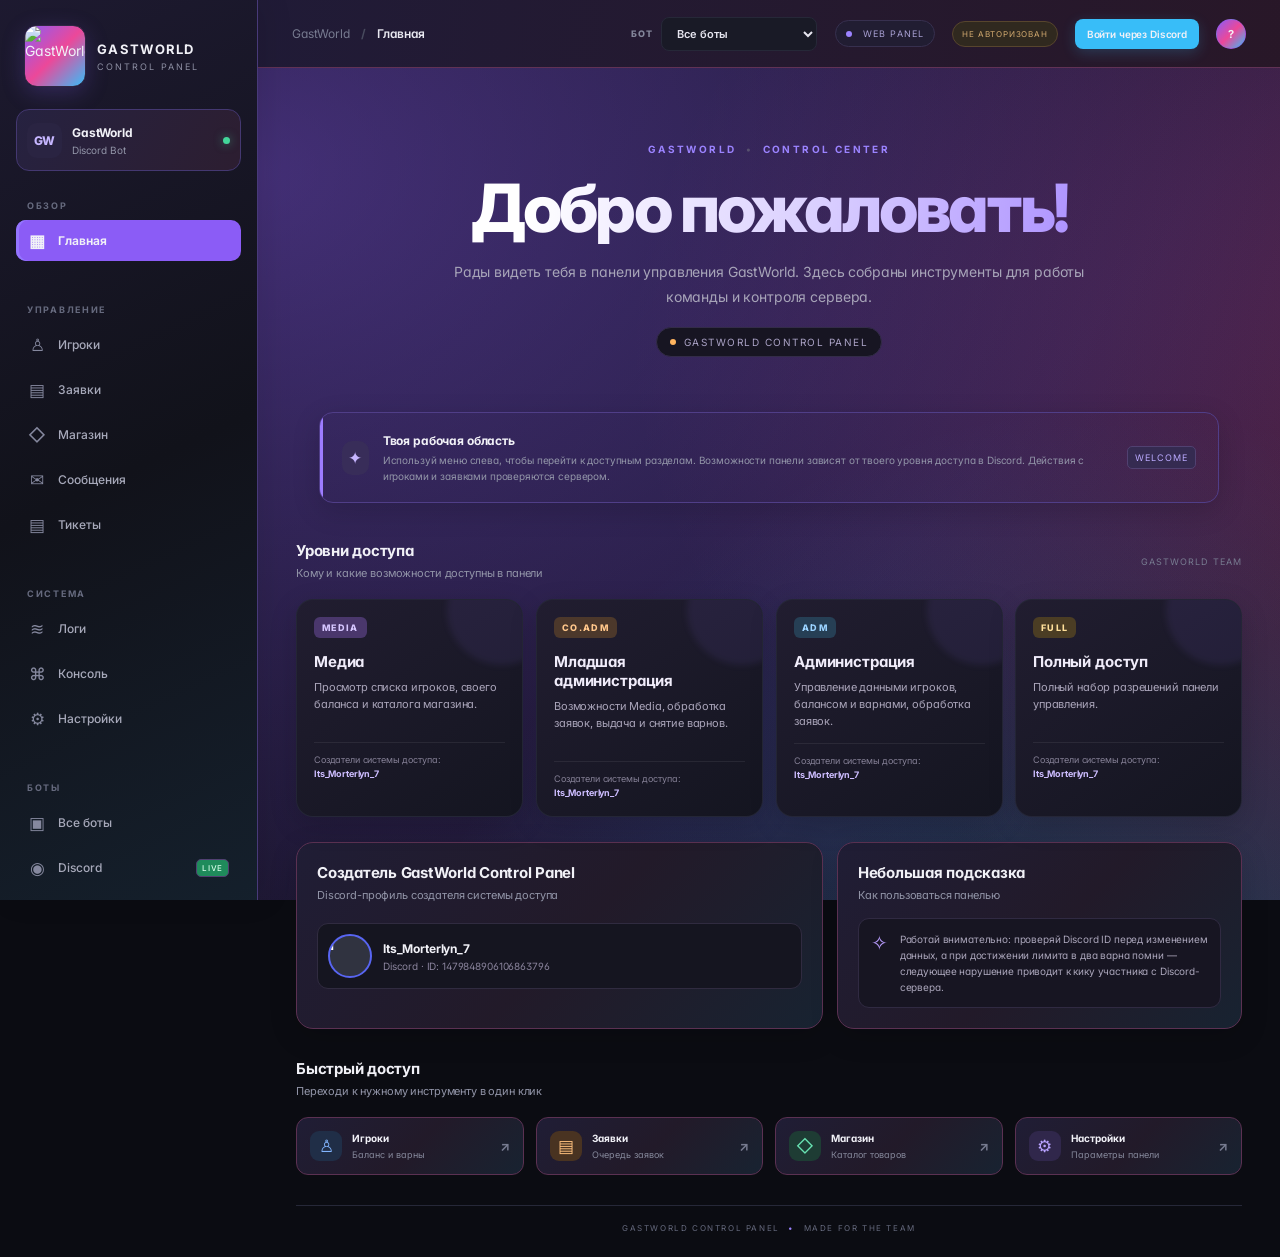
==== dashboard/index.html @ 813b2322 "Refresh Discord provider switcher assets" ====
<!doctype html>
<html lang="ru">
<head>
  <meta charset="utf-8">
  <meta name="viewport" content="width=device-width, initial-scale=1">
  <meta name="theme-color" content="#0d0e14">
  <title>GastWorld Control Panel</title>
  <link rel="icon" type="image/svg+xml" href="/gastworld-logo.svg?v=20261122-gastworld-logo1">
  <link rel="stylesheet" href="style.css?v=20261126-discordbots2">
</head>
<body>
  <div class="app-shell">
    <aside class="sidebar" id="sidebar">
      <a class="brand" href="#" aria-label="GastWorld Control Panel">
        <span class="brand-mark"><img src="/gastworld-logo.svg?v=20261122-gastworld-logo1" alt="GastWorld"></span>
        <span><strong>GASTWORLD</strong><small>CONTROL PANEL</small></span>
      </a>
      <div class="server-card">
        <div class="server-avatar">GW</div>
        <div class="server-info"><strong>GastWorld</strong><span>Discord Bot</span></div>
        <span class="server-dot"></span>
      </div>
      <div class="nav-group" data-nav-group>
        <div class="nav-label">ОБЗОР</div>
        <nav class="nav-list" aria-label="Главная навигация">
          <button class="nav-item active" data-page="dashboard"><span class="nav-icon">▦</span>Главная</button>
        </nav>
      </div>
      <div class="nav-group" data-nav-group>
        <div class="nav-label">УПРАВЛЕНИЕ</div>
        <nav class="nav-list">
          <button class="nav-item" data-page="players"><span class="nav-icon">♙</span>Игроки</button>
          <button class="nav-item" data-page="requests"><span class="nav-icon">▤</span>Заявки</button>
          <button class="nav-item" data-page="shop"><span class="nav-icon">◇</span>Магазин</button>
          <button class="nav-item" data-page="messages"><span class="nav-icon">✉</span>Сообщения</button>
          <button class="nav-item" data-page="tickets"><span class="nav-icon">▤</span>Тикеты</button>
          <button class="nav-item" data-page="access" hidden><span class="nav-icon">♧</span>Доступ</button>
        </nav>
      </div>
      <div class="nav-group" data-nav-group>
        <div class="nav-label">СИСТЕМА</div>
        <nav class="nav-list">
          <button class="nav-item" data-page="logs"><span class="nav-icon">≋</span>Логи</button>
          <button class="nav-item" data-page="console"><span class="nav-icon">⌘</span>Консоль</button>
          <button class="nav-item" data-page="settings"><span class="nav-icon">⚙</span>Настройки</button>
        </nav>
      </div>
      <div class="nav-group" data-nav-group>
        <div class="nav-label">БОТЫ</div>
        <nav class="nav-list" aria-label="Переключение между ботами">
          <button class="nav-item" data-page="bots"><span class="nav-icon">▣</span>Все боты</button>
          <button class="nav-item" data-page="discord"><span class="nav-icon">◉</span>Discord <span class="nav-soon" style="background:#1f8b5b;color:#d8ffea">LIVE</span></button>
          <button class="nav-item" data-page="ticketBot"><span class="nav-icon">🎫</span>Ticket Bot <span class="nav-soon">V2</span></button>
        </nav>
      </div>
      <div class="nav-group" data-nav-group>
        <div class="nav-label">АДМИНИСТРИРОВАНИЕ</div>
        <nav class="nav-list">
          <button class="nav-item" data-page="allowedGuilds" hidden><span class="nav-icon">◎</span>Разрешённые серверы <span class="nav-soon">FULL</span></button>
        </nav>
      </div>
      <div class="nav-group" data-nav-group>
        <div class="nav-label">ИНФОРМАЦИЯ</div>
        <nav class="nav-list" aria-label="Документы проекта">
        <a class="nav-item nav-item-link" href="/terms"><span class="nav-icon">§</span>Условия использования</a>
        <a class="nav-item nav-item-link" href="/privacy"><span class="nav-icon">◈</span>Конфиденциальность</a>
        </nav>
      </div>
      <div class="sidebar-bottom">
        <div class="connection-line"><span class="pulse"></span><span>Проверка подключения…</span></div>
        <div class="user-card" title="Открыть мой профиль"><div class="user-avatar" id="sideAvatar">?</div><div class="user-card-info"><strong id="sideUserName">Гость</strong><small id="sideUserAccess">Вход не выполнен</small></div><span class="more" aria-hidden="true">···</span></div>
      </div>
    </aside>

    <main class="main-area">
      <header class="topbar">
        <button class="icon-button menu-button" id="menuButton" aria-label="Открыть меню">☰</button>
        <div class="breadcrumbs"><span>GastWorld</span><b>/</b><strong id="breadcrumb">Главная</strong></div>
        <label class="bot-quick-switch" id="botQuickSwitcherWrap" hidden><span>БОТ</span><select id="botQuickSwitcher" aria-label="Переключить бота"><option value="bots">Все боты</option><option value="discord">GastWorld Bot</option><option value="ticketBot">Ticket Bot</option></select></label>
        <div class="top-actions"><span class="environment"><i></i> WEB PANEL</span><span id="authBadge" class="auth-badge">НЕ АВТОРИЗОВАН</span><a class="login-button" id="loginButton" href="/auth/login">Войти через Discord</a><button class="icon-button" id="logoutButton" title="Выйти" hidden>↪</button><div class="top-avatar" id="topAvatar">?</div></div>
      </header>

      <section class="page-content" id="pageContent">
        <div id="dashboardBody">
        <div class="page-heading">
          <div><div class="eyebrow">GASTWORLD <span>•</span> CONTROL CENTER</div><h1>Добро пожаловать!</h1><p>Рады видеть тебя в панели управления GastWorld. Здесь собраны инструменты для работы команды и контроля сервера.</p></div>
          <div class="heading-date"><span class="live-dot"></span> GASTWORLD CONTROL PANEL</div>
        </div>
        <div class="notice welcome-notice">
          <div class="notice-icon">✦</div>
          <div><strong>Твоя рабочая область</strong><p>Используй меню слева, чтобы перейти к доступным разделам. Возможности панели зависят от твоего уровня доступа в Discord. Действия с игроками и заявками проверяются сервером.</p></div>
          <span class="notice-tag">WELCOME</span>
        </div>
        <div class="section-title"><div><h2>Уровни доступа</h2><p>Кому и какие возможности доступны в панели</p></div><span class="muted-label">GASTWORLD TEAM</span></div>
        <div class="access-info-grid">
          <article class="access-info-card access-media"><span class="access-level">MEDIA</span><h3>Медиа</h3><p>Просмотр списка игроков, своего баланса и каталога магазина.</p><small>Создатели системы доступа: <b>Its_Morterlyn_7</b></small></article>
          <article class="access-info-card access-coadm"><span class="access-level">CO.ADM</span><h3>Младшая администрация</h3><p>Возможности Media, обработка заявок, выдача и снятие варнов.</p><small>Создатели системы доступа: <b>Its_Morterlyn_7</b></small></article>
          <article class="access-info-card access-adm"><span class="access-level">ADM</span><h3>Администрация</h3><p>Управление данными игроков, балансом и варнами, обработка заявок.</p><small>Создатели системы доступа: <b>Its_Morterlyn_7</b></small></article>
          <article class="access-info-card access-full"><span class="access-level">FULL</span><h3>Полный доступ</h3><p>Полный набор разрешений панели управления.</p><small>Создатели системы доступа: <b>Its_Morterlyn_7</b></small></article>
        </div>
        <div class="content-grid welcome-bottom-grid">
          <section class="panel"><div class="panel-heading"><div><h2>Создатель GastWorld Control Panel</h2><p>Discord-профиль создателя системы доступа</p></div></div><div class="creator-list"><div class="creator-entry" id="creatorProfile"><span class="creator-avatar creator-discord-avatar" id="creatorAvatar" aria-label="Аватар Discord">I</span><div><strong id="creatorName">Its_Morterlyn_7</strong><small id="creatorMeta">Discord · ID: 1479848906106863796</small></div></div></div></section>
          <section class="panel"><div class="panel-heading"><div><h2>Небольшая подсказка</h2><p>Как пользоваться панелью</p></div></div><div class="welcome-tip"><span>✧</span><p>Работай внимательно: проверяй Discord ID перед изменением данных, а при достижении лимита в два варна помни — следующее нарушение приводит к кику участника с Discord-сервера.</p></div></section>
        </div>
        <div class="quick-title section-title"><div><h2>Быстрый доступ</h2><p>Переходи к нужному инструменту в один клик</p></div></div>
        <div class="quick-grid">
          <button class="quick-card" data-go="players"><span class="quick-icon blue">♙</span><span><strong>Игроки</strong><small>Баланс и варны</small></span><b>↗</b></button>
          <button class="quick-card" data-go="requests"><span class="quick-icon orange">▤</span><span><strong>Заявки</strong><small>Очередь заявок</small></span><b>↗</b></button>
          <button class="quick-card" data-go="shop"><span class="quick-icon green">◇</span><span><strong>Магазин</strong><small>Каталог товаров</small></span><b>↗</b></button>
          <button class="quick-card" data-go="settings"><span class="quick-icon purple">⚙</span><span><strong>Настройки</strong><small>Параметры панели</small></span><b>↗</b></button>
        </div>
        <footer>GASTWORLD CONTROL PANEL <span>•</span> MADE FOR THE TEAM</footer>
        </div>
      </section>
    </main>
  </div>
  <div class="mobile-overlay" id="overlay"></div>
  <script src="/ticketbot.js?v=20261126-discordbots2"></script>
  <script src="/app.js?v=20261126-discordbots2"></script>
</body>
</html>
---- dashboard/style.css ----
@import url('https://fonts.googleapis.com/css2?family=Inter:wght@400;500;600;700;800&display=swap');
:root{color-scheme:dark;--bg:#0d0e14;--side:#11121a;--panel:#151722;--panel2:#191b28;--line:#262838;--text:#f1f1f7;--muted:#9295a8;--purple:#9475ff;--purple2:#6d51d8;--green:#43d69a;--orange:#ffb45f;--blue:#6ca9ff}
*{box-sizing:border-box}body{margin:0;background:var(--bg);color:var(--text);font-family:Inter,system-ui,sans-serif;font-size:14px}.app-shell{min-height:100vh}.sidebar{width:258px;position:fixed;inset:0 auto 0 0;background:var(--side);border-right:1px solid var(--line);padding:25px 16px 16px;display:flex;flex-direction:column;z-index:20}.brand{display:flex;align-items:center;gap:11px;color:inherit;text-decoration:none;padding:0 8px 25px}.brand-mark{width:62px;height:62px;flex:0 0 62px;border-radius:13px;overflow:hidden;background:#050509;display:block;box-shadow:0 6px 22px #7655db44;border:1px solid #302744}.brand-mark img{display:block;width:100%;height:100%;object-fit:contain}.brand strong{display:block;font-size:13px;letter-spacing:1.3px}.brand small{display:block;font-size:9px;letter-spacing:2px;color:#8d8fa3;margin-top:4px}.server-card{height:62px;border:1px solid var(--line);background:#171925;border-radius:12px;display:flex;align-items:center;padding:10px;gap:10px;margin-bottom:25px}.server-avatar{width:35px;height:35px;border-radius:10px;background:#2a2442;color:#c6b6ff;display:grid;place-items:center;font-weight:800;font-size:12px}.server-info{display:flex;flex:1;flex-direction:column;gap:4px}.server-info strong{font-size:12px}.server-info span,.user-card small{font-size:10px;color:var(--muted)}.server-dot,.live-dot,.pulse{width:7px;height:7px;border-radius:50%;background:var(--green);box-shadow:0 0 10px #43d69a88}.nav-label{font-size:9px;font-weight:700;letter-spacing:1.5px;color:#666a7e;padding:0 11px 9px;margin-top:4px}.nav-list{display:grid;gap:4px;margin-bottom:22px}.nav-item{height:40px;border:0;background:transparent;color:#a7a9ba;border-radius:9px;text-align:left;padding:0 12px;display:flex;align-items:center;gap:12px;font:500 12px Inter;cursor:pointer;transition:.18s}.nav-item:hover{background:#1b1d2a;color:#fff}.nav-item.active{background:linear-gradient(90deg,#352b59,#252039);color:#c7baff;box-shadow:inset 2px 0 #a68aff}.nav-icon{font-size:17px;width:18px;text-align:center;color:#85889e}.nav-item.active .nav-icon{color:#b7a4ff}.sidebar-bottom{margin-top:auto}.connection-line{border-top:1px solid var(--line);padding:15px 7px;display:flex;align-items:center;gap:9px;color:#888b9e;font-size:10px}.pulse{width:6px;height:6px;background:var(--orange);box-shadow:0 0 9px #ffb45f88}.user-card{border:1px solid var(--line);border-radius:11px;padding:10px;display:flex;align-items:center;gap:9px}.user-avatar,.top-avatar{width:31px;height:31px;border-radius:50%;background:linear-gradient(135deg,#7156c9,#30324c);display:grid;place-items:center;font-weight:700;color:white}.user-card>div:nth-child(2){display:grid;gap:4px;flex:1}.user-card strong{font-size:10px}.more{color:#85889e;font-size:19px}.main-area{margin-left:258px;min-height:100vh}.topbar{height:68px;border-bottom:1px solid var(--line);display:flex;align-items:center;justify-content:space-between;padding:0 34px;background:#10111a;position:sticky;top:0;z-index:10}.breadcrumbs{display:flex;align-items:center;gap:11px;color:#777b90;font-size:11px}.breadcrumbs b{color:#484b5e}.breadcrumbs strong{color:#e9e9f1;font-weight:600}.top-actions{display:flex;align-items:center;gap:17px}.environment{font-size:9px;letter-spacing:1.2px;color:#a8a0d3;border:1px solid #37304f;background:#211d32;border-radius:20px;padding:7px 10px}.environment i{display:inline-block;width:6px;height:6px;background:#9c83ff;border-radius:50%;margin-right:6px}.icon-button{border:0;background:transparent;color:#9b9db0;font-size:18px;cursor:pointer}.top-avatar{width:30px;height:30px;font-size:11px}.menu-button{display:none}.page-content{max-width:1500px;margin:auto;padding:36px 38px 24px}.page-heading{display:flex;justify-content:space-between;align-items:flex-end;margin-bottom:25px}.eyebrow{font-size:9px;letter-spacing:1.8px;color:#9b83ff;font-weight:700;margin-bottom:11px}.eyebrow span{color:#57516e;padding:0 5px}h1{font-size:27px;letter-spacing:-.8px;margin:0 0 8px;font-weight:700}p{margin:0;color:var(--muted);line-height:1.6}.page-heading p{font-size:12px}.heading-date{font-size:10px;color:#a0a2b2;display:flex;align-items:center;gap:8px;padding-bottom:4px}.live-dot{width:6px;height:6px;background:var(--orange);box-shadow:none}.notice{border:1px solid #40365f;background:linear-gradient(100deg,#211c34,#191827);border-radius:12px;padding:16px 18px;display:flex;align-items:center;gap:14px;margin-bottom:30px;position:relative;overflow:hidden}.notice:before{content:"";position:absolute;left:0;top:0;bottom:0;width:3px;background:#9d7cff}.notice-icon{width:34px;height:34px;border-radius:10px;background:#382d59;color:#c6b5ff;display:grid;place-items:center;font-size:17px}.notice strong{font-size:12px}.notice p{font-size:10px;margin-top:4px}.notice-tag{margin-left:auto;color:#bbaaff;background:#352b51;border:1px solid #514171;border-radius:5px;padding:5px 7px;font-size:9px;letter-spacing:1px}.section-title{display:flex;align-items:center;justify-content:space-between;margin-bottom:14px}.section-title h2,.panel-heading h2{font-size:14px;margin:0 0 5px}.section-title p,.panel-heading p{font-size:10px}.muted-label{font-size:9px;color:#777b90;letter-spacing:1px}.stats-grid{display:grid;grid-template-columns:repeat(4,minmax(0,1fr));gap:14px;margin-bottom:25px}.stat-card,.panel,.quick-card{border:1px solid var(--line);background:var(--panel);border-radius:12px}.stat-card{padding:17px 17px 14px;min-height:126px}.stat-top{display:flex;justify-content:space-between;align-items:center;color:#a3a5b6;font-size:10px}.stat-icon,.quick-icon{width:30px;height:30px;border-radius:9px;display:grid;place-items:center;font-size:17px}.purple{background:#30274b;color:#b8a2ff}.blue{background:#202e47;color:#82b5ff}.orange{background:#493321;color:#ffc17e}.green{background:#1e3c34;color:#68e2b2}.stat-value{font-size:27px;font-weight:700;letter-spacing:-1px;margin:9px 0 7px}.stat-foot{display:flex;justify-content:space-between;color:#777b8f;font-size:9px}.status-wait{color:#d3a76f}.content-grid{display:grid;grid-template-columns:1.3fr 1fr;gap:14px}.panel{padding:18px}.panel-heading{display:flex;align-items:flex-start;justify-content:space-between}.text-button{border:0;background:transparent;color:#aa95ff;font:500 10px Inter;cursor:pointer}.empty-state{min-height:190px;display:flex;align-items:center;justify-content:center;flex-direction:column;text-align:center;padding:20px}.empty-icon{width:43px;height:43px;border:1px solid #34364a;background:#1c1e2b;border-radius:13px;display:grid;place-items:center;color:#a994ff;font-size:23px;margin-bottom:12px}.empty-state strong{font-size:11px;margin-bottom:6px}.empty-state p{max-width:260px;font-size:10px}.system-row{display:flex;align-items:center;gap:10px;padding:13px 0;border-bottom:1px solid #252737}.system-row:last-child{border-bottom:0}.system-symbol{width:29px;height:29px;display:grid;place-items:center;background:#222436;color:#aaa0d9;border-radius:8px;font-size:15px}.system-row>div{display:grid;gap:4px;flex:1}.system-row strong{font-size:10px}.system-row small{font-size:9px;color:#85889c}.pill{font-size:8px;padding:5px 7px;border-radius:20px}.pill.pending{background:#302a25;color:#d6b17d}.quick-title{margin-top:27px}.quick-grid{display:grid;grid-template-columns:repeat(4,minmax(0,1fr));gap:12px}.quick-card{display:flex;align-items:center;gap:10px;padding:13px;text-align:left;color:inherit;cursor:pointer;transition:.18s}.quick-card:hover{border-color:#65528f;transform:translateY(-2px)}.quick-icon{flex:0 0 32px}.quick-card span:nth-child(2){display:grid;gap:5px;flex:1}.quick-card strong{font-size:10px}.quick-card small{font-size:9px;color:#85889b}.quick-card>b{color:#777b90;font-size:13px}footer{border-top:1px solid var(--line);margin-top:30px;padding-top:17px;color:#65697d;font-size:8px;letter-spacing:1.3px}footer span{color:#9b83ff;padding:0 5px}.mobile-overlay{display:none}
@media(max-width:1100px){.stats-grid{grid-template-columns:repeat(2,minmax(0,1fr))}.quick-grid{grid-template-columns:repeat(2,minmax(0,1fr))}.page-content{padding:30px 25px}.content-grid{grid-template-columns:1fr}}
@media(max-width:700px){.sidebar{transform:translateX(-100%);transition:transform .22s ease;width:270px}.sidebar.open{transform:translateX(0)}.mobile-overlay.show{display:block;position:fixed;inset:0;background:#0009;z-index:15}.main-area{margin-left:0}.topbar{height:58px;padding:0 16px;gap:12px}.menu-button{display:block}.breadcrumbs{margin-right:auto}.environment{display:none}.page-content{padding:25px 16px}.page-heading{display:block}.heading-date{margin-top:15px}.notice{align-items:flex-start}.notice-tag{display:none}h1{font-size:23px}.stats-grid{gap:9px}.stat-card{padding:13px;min-height:118px}.stat-value{font-size:24px}.stat-foot{font-size:8px;gap:5px}.quick-grid{gap:9px}.quick-card{padding:10px;gap:8px}.quick-card small{font-size:8px}.quick-card>b{display:none}.panel{padding:14px}.top-actions{gap:9px}}

.auth-badge{font-size:8px;letter-spacing:.8px;color:#d1a96f;background:#30291f;border:1px solid #57452d;border-radius:20px;padding:7px 9px;white-space:nowrap}.auth-badge.authenticated{color:#70dfb0;background:#1b342c;border-color:#285542}.login-button{display:inline-flex;align-items:center;justify-content:center;padding:9px 12px;border-radius:8px;background:#6650b5;color:#fff;text-decoration:none;font:600 10px Inter;white-space:nowrap;transition:.18s}.login-button:hover{background:#8068d5}.login-button[hidden],.icon-button[hidden]{display:none}
@media(max-width:700px){.auth-badge{display:none}.login-button{font-size:9px;padding:8px 9px}.top-actions{gap:7px}}

/* Premium cards for Players and Shop */
.coming-page{animation:pageEnter .42s cubic-bezier(.2,.75,.25,1) both}
@keyframes pageEnter{from{opacity:0;transform:translateY(12px)}to{opacity:1;transform:translateY(0)}}
@keyframes cardEnter{from{opacity:0;transform:translateY(9px) scale(.985)}to{opacity:1;transform:translateY(0) scale(1)}}
@keyframes softGlow{0%,100%{box-shadow:0 0 0 rgba(142,103,255,0)}50%{box-shadow:0 0 24px rgba(142,103,255,.13)}}
.panel-search{width:100%;max-width:430px;margin:18px 0 20px;padding:13px 16px;border:1px solid #343047;border-radius:12px;background:#11121d;color:var(--text);outline:none;transition:.2s}
.panel-search:focus{border-color:#9271ff;box-shadow:0 0 0 3px #9271ff20}
.panel-heading{align-items:center;margin-bottom:14px}
.panel-heading h2{font-size:20px;letter-spacing:-.4px}
.panel-heading p{font-size:11px}
.player-grid{display:grid;grid-template-columns:repeat(auto-fit,minmax(285px,1fr));gap:14px}
.player-card,.shop-card{position:relative;overflow:hidden;border:1px solid #302b45;border-radius:16px;background:linear-gradient(145deg,#1b1929,#13141f 72%);padding:17px;animation:cardEnter .38s both;transition:transform .22s,border-color .22s,box-shadow .22s}
.player-card:hover,.shop-card:hover{transform:translateY(-4px);border-color:#8063d5;box-shadow:0 12px 34px #0005,0 0 22px #815bdf18}
.player-card:before,.shop-card:before{content:"";position:absolute;inset:0 auto 0 0;width:2px;background:linear-gradient(180deg,#a68aff,transparent);opacity:.65}
.player-card-top{display:flex;align-items:center;gap:12px}
.player-avatar{width:43px;height:43px;display:grid;place-items:center;border-radius:13px;background:linear-gradient(145deg,#513b8a,#27213c);color:#d4c5ff;font-size:20px;box-shadow:inset 0 0 18px #b39aff18}
.player-identity{display:grid;gap:5px;min-width:0;flex:1}
.player-identity strong{font-size:13px}
.player-identity span,.permission-note{font-size:10px;color:var(--muted)}
.player-state{font-size:9px;color:#6ce1b0;background:#1c3a31;border:1px solid #285342;border-radius:20px;padding:5px 8px}
.player-metrics{display:grid;grid-template-columns:1fr 1fr;gap:9px;margin:17px 0 14px}
.player-metric{border:1px solid #2d2b40;background:#11121d;border-radius:11px;padding:10px 11px;display:grid;gap:7px}
.player-metric>span{font-size:10px;color:#aaa0c9}
.player-metric>strong{font-size:14px}
.balance-metric>strong{color:#c8b6ff}.warn-metric>strong{color:#ff9c9c}
.warn-progress{display:flex;gap:4px}.warn-progress i{height:4px;flex:1;border-radius:8px;background:#343342}.warn-progress i.filled{background:linear-gradient(90deg,#ff647c,#d83d68);box-shadow:0 0 9px #ed547044}
.player-actions{display:flex;gap:8px;align-items:center}
.action-button{flex:1;border-radius:9px;padding:9px 10px;font:600 10px Inter;cursor:pointer;transition:.18s}
.primary-action{border:1px solid #7555ce;background:linear-gradient(110deg,#6845c6,#5035a0);color:white}
.secondary-action{border:1px solid #393448;background:#211e2c;color:#c7bce7}
.action-button:hover:not(:disabled){filter:brightness(1.2);transform:translateY(-1px)}
.action-button:disabled{opacity:.4;cursor:not-allowed;filter:grayscale(.45)}
.permission-note{padding:8px 0}
.shop-result{width:100%}.shop-filters{display:flex;flex-wrap:wrap;gap:8px;margin:18px 0}
.shop-filter{border:1px solid #343047;background:#171622;color:#aaa4bf;border-radius:22px;padding:9px 14px;font:500 10px Inter;cursor:pointer;transition:.2s}
.shop-filter:hover,.shop-filter.active{background:linear-gradient(110deg,#6543c2,#49318f);border-color:#8b6be5;color:#fff;box-shadow:0 5px 18px #6846c733}
.shop-grid{display:grid;grid-template-columns:repeat(auto-fill,minmax(205px,1fr));gap:14px}
.shop-card{min-height:225px;padding:18px;display:flex;flex-direction:column;align-items:flex-start}
.shop-item-icon{width:48px;height:48px;border-radius:14px;display:grid;place-items:center;font-size:25px;margin-bottom:15px;box-shadow:inset 0 0 18px #ffffff0a}
.kit-icon{background:#30264b;color:#c6aaff}.donate-icon{background:#49351d;color:#ffc56d}.case-icon{background:#263b4d;color:#83c7ff}.service-icon{background:#263b32;color:#78dfac}
.shop-category{position:absolute;right:15px;top:17px;font-size:9px;color:#b7a8e8;background:#302742;border:1px solid #47375f;padding:5px 8px;border-radius:20px}
.shop-card h3{font-size:14px;margin:0 0 7px;line-height:1.35}
.shop-description{font-size:10px;min-height:30px}
.shop-price{margin-top:auto;padding-top:17px;font-size:17px;font-weight:700;color:#d4c5ff}
.shop-price>span{color:#a889ff}.shop-price small{font-size:9px;font-weight:500;color:#858096}
#refreshPlayers,#refreshShop{border:1px solid #41365f;border-radius:9px;padding:9px 13px;background:#211b32}
#refreshPlayers:hover,#refreshShop:hover{background:#302449}
@media(max-width:700px){.player-grid{grid-template-columns:1fr}.shop-grid{grid-template-columns:repeat(2,minmax(0,1fr))}.shop-card{padding:13px;min-height:210px}.shop-card h3{font-size:12px}.player-actions{flex-wrap:wrap}}
@media(prefers-reduced-motion:reduce){.coming-page,.player-card,.shop-card{animation:none!important;transition:none!important}}

/* Discord-style active member list */
.discord-member-list{display:flex;flex-direction:column;gap:5px;border:1px solid #282638;background:#11121b;border-radius:14px;padding:7px}
.discord-member-row{min-height:72px;display:flex;align-items:center;gap:13px;padding:10px 13px;border-radius:10px;border:1px solid transparent;transition:background .18s,border-color .18s;animation:cardEnter .3s both}
.discord-member-row:hover{background:#201d2d;border-color:#39304f}
.discord-member-avatar{width:42px;height:42px;flex:0 0 42px;border-radius:50%;display:grid;place-items:center;overflow:hidden;background:linear-gradient(140deg,#8061ce,#35254e);font-size:16px;font-weight:700;color:#fff}
.discord-member-avatar img{width:100%;height:100%;object-fit:cover}
.discord-member-identity{display:flex;flex-direction:column;gap:5px;min-width:0;flex:1}
.discord-member-identity strong{font-size:12px;white-space:nowrap;overflow:hidden;text-overflow:ellipsis}
.discord-member-identity span{font-size:9px;color:#777b90;white-space:nowrap;overflow:hidden;text-overflow:ellipsis}
.discord-member-balance,.discord-member-warns{min-width:92px;display:flex;flex-direction:column;gap:5px}
.discord-member-balance small,.discord-member-warns small{font-size:8px;letter-spacing:1px;color:#77758e}
.discord-member-balance strong{font-size:12px;color:#c5b2ff}
.discord-member-warns strong{font-size:11px;color:#ff9da9}
.discord-warn-bars{display:flex;gap:3px}.discord-warn-bars i{width:16px;height:3px;border-radius:5px;background:#373342}.discord-warn-bars i.on{background:#ef5878;box-shadow:0 0 7px #ef587855}
.discord-member-actions{display:flex;gap:5px;min-width:82px;justify-content:flex-end}
.member-action{height:29px;min-width:31px;padding:0 9px;border-radius:8px;border:1px solid #49386d;background:#29203e;color:#cbbaff;font:600 9px Inter;cursor:pointer;transition:.18s}
.member-action.give-warn{background:#4b327f;border-color:#7653bd;color:#fff}
.member-action.remove-warn{background:#24222e;border-color:#3c394a;color:#c3bdcf}
.member-action:hover:not(:disabled){filter:brightness(1.25);transform:translateY(-1px)}
.member-action:disabled{opacity:.3;cursor:not-allowed}
.players-result{width:100%}
.shop-grid{grid-template-columns:repeat(auto-fill,minmax(220px,1fr))}
.shop-card{min-height:310px;padding:15px}
.shop-art{height:142px;width:100%;position:relative;overflow:hidden;border-radius:12px;margin-bottom:15px;display:grid;place-items:center;background:radial-gradient(circle at 50% 45%,#564080 0%,#28203f 42%,#171522 78%)}
.shop-art:before,.shop-art:after{content:"";position:absolute;border:1px solid #ffffff14;border-radius:50%;width:115px;height:115px;transform:rotate(-25deg) scaleX(1.4)}
.shop-art:after{width:80px;height:80px;transform:rotate(35deg) scaleX(1.6)}
.art-donate{background:radial-gradient(circle at 50% 48%,#80602b 0%,#3d2c27 42%,#171522 82%)}
.art-case{background:radial-gradient(circle at 50% 48%,#35628a 0%,#222c48 45%,#171522 82%)}
.art-service{background:radial-gradient(circle at 50% 48%,#32694e 0%,#233c35 45%,#171522 82%)}
.shop-art-glow{position:absolute;width:90px;height:90px;border-radius:50%;background:#a77cff55;filter:blur(24px);animation:softGlow 3s ease-in-out infinite}
.art-donate .shop-art-glow{background:#ffbf5c66}.art-case .shop-art-glow{background:#5cc8ff66}.art-service .shop-art-glow{background:#65e4a066}
.shop-art-emoji{position:relative;z-index:1;font-size:62px;filter:drop-shadow(0 10px 12px #0009);transform:translateY(-2px);transition:transform .25s}
.shop-card:hover .shop-art-emoji{transform:translateY(-7px) scale(1.1)}
.shop-card h3{font-size:14px;margin:0 0 6px}
.shop-description{min-height:28px;font-size:10px}
.shop-card-footer{margin-top:auto;padding-top:13px;border-top:1px solid #302b40;width:100%}
.shop-price{padding-top:0}
@media(max-width:700px){.discord-member-row{gap:8px;padding:9px 7px}.discord-member-avatar{width:35px;height:35px;flex-basis:35px}.discord-member-balance,.discord-member-warns{min-width:58px}.discord-member-balance strong{font-size:10px}.discord-member-identity strong{font-size:10px}.discord-member-actions{min-width:52px}.member-action{padding:0 6px}.shop-grid{grid-template-columns:repeat(2,minmax(0,1fr))}.shop-art{height:105px}.shop-art-emoji{font-size:48px}}

/* Welcome dashboard and access guide */
.welcome-notice{margin-bottom:28px}
.access-info-grid{display:grid;grid-template-columns:repeat(4,minmax(0,1fr));gap:13px;margin:16px 0 25px}
.access-info-card{position:relative;overflow:hidden;min-height:188px;padding:17px;border-radius:15px;border:1px solid #332d48;background:linear-gradient(145deg,#211d30,#141520);transition:transform .22s,border-color .22s,box-shadow .22s;animation:cardEnter .4s both}
.access-info-card:hover{transform:translateY(-4px);border-color:#8265d4;box-shadow:0 12px 30px #0004,0 0 22px #8864e51a}
.access-info-card:after{content:"";position:absolute;right:-35px;top:-45px;width:110px;height:110px;border-radius:50%;background:#9271ff16;filter:blur(3px)}
.access-level{display:inline-block;font-size:9px;letter-spacing:1.3px;font-weight:800;padding:5px 8px;border-radius:6px;background:#4a376c;color:#d6c6ff}
.access-coadm .access-level{background:#4c382b;color:#ffc78b}.access-adm .access-level{background:#263f55;color:#9bd3ff}.access-full .access-level{background:#4b3d24;color:#ffe09a}
.access-info-card h3{font-size:15px;margin:14px 0 8px;color:#f0ecfa}
.access-info-card p{font-size:11px;line-height:1.55;color:#aaa5ba;min-height:50px;margin:0 0 13px}
.access-info-card small{display:block;border-top:1px solid #ffffff12;padding-top:10px;font-size:9px;line-height:1.5;color:#858096}
.access-info-card small b{color:#cdbdff;font-weight:700}
.welcome-bottom-grid{margin:0 0 25px}
.creator-list{display:grid;gap:12px;padding:5px 0}
.creator-entry{display:flex;align-items:center;gap:11px;padding:10px;border:1px solid #302b40;background:#151520;border-radius:11px}
.creator-avatar{width:37px;height:37px;border-radius:50%;display:grid;place-items:center;background:linear-gradient(140deg,#7754bd,#35264f);color:white;font-weight:800}
.creator-entry div{display:grid;gap:4px}.creator-entry strong{font-size:11px}.creator-entry small{font-size:9px;color:#89839b}
.welcome-tip{display:flex;gap:12px;align-items:flex-start;padding:12px;border-radius:11px;background:#171522;border:1px solid #302a42}
.welcome-tip>span{font-size:20px;color:#b99cff}.welcome-tip p{font-size:10px;line-height:1.6;color:#aaa5ba;margin:0}
@media(max-width:1050px){.access-info-grid{grid-template-columns:repeat(2,minmax(0,1fr))}}
@media(max-width:600px){.access-info-grid{grid-template-columns:1fr}.access-info-card{min-height:0}.access-info-card p{min-height:0}.welcome-bottom-grid{grid-template-columns:1fr}}


/* Centered welcome hero + unified typography */
html,body,button,input,textarea,select{font-family:'Inter',Arial,sans-serif}
#dashboardBody{width:100%;max-width:1160px;margin:0 auto}
#dashboardBody>.page-heading{
  min-height:290px;
  display:flex;
  flex-direction:column;
  align-items:center;
  justify-content:center;
  text-align:center;
  gap:18px;
  margin:0 auto 20px;
  padding:34px 24px 28px;
}
#dashboardBody>.page-heading>div:first-child{max-width:850px}
#dashboardBody>.page-heading .eyebrow{font-size:10px;letter-spacing:2.4px;margin-bottom:18px}
#dashboardBody>.page-heading h1{
  font-family:'Inter',Arial,sans-serif;
  font-size:clamp(42px,5.2vw,68px);
  line-height:1.08;
  letter-spacing:-2.8px;
  font-weight:800;
  margin:0 0 16px;
  background:linear-gradient(100deg,#fff 15%,#d9ceff 58%,#a88bff 100%);
  -webkit-background-clip:text;
  background-clip:text;
  color:transparent;
  text-wrap:balance;
}
#dashboardBody>.page-heading p{
  max-width:680px;
  margin:0 auto;
  font-size:14px;
  line-height:1.75;
  color:#a7a4b8;
  font-weight:400;
}
#dashboardBody>.page-heading .heading-date{
  justify-content:center;
  font-size:10px;
  letter-spacing:1.5px;
  color:#aaa2c5;
  padding:8px 13px;
  border:1px solid #332c48;
  border-radius:30px;
  background:#171522;
}
#dashboardBody>.welcome-notice{
  max-width:900px;
  margin:0 auto 38px;
  padding:18px 22px;
  border-radius:14px;
}
#dashboardBody>.section-title{max-width:100%;margin-bottom:16px}
#dashboardBody .access-info-grid{margin-top:0}
#dashboardBody .quick-title{margin-top:30px}
#dashboardBody footer{text-align:center;letter-spacing:1.6px}
#dashboardBody .section-title h2,
#dashboardBody .panel-heading h2{font-family:'Inter',Arial,sans-serif;font-weight:700;letter-spacing:-.25px}
#dashboardBody .access-info-card h3,
#dashboardBody .creator-entry strong,
#dashboardBody .notice strong{font-family:'Inter',Arial,sans-serif;font-weight:700}
@media(max-width:700px){
  #dashboardBody>.page-heading{min-height:245px;padding:25px 8px 20px;gap:14px}
  #dashboardBody>.page-heading h1{font-size:clamp(36px,10vw,48px);letter-spacing:-1.8px}
  #dashboardBody>.page-heading p{font-size:12px;max-width:440px}
  #dashboardBody>.page-heading .eyebrow{font-size:9px}
  #dashboardBody>.welcome-notice{margin-bottom:28px;padding:15px}
}


/* Neon GastWorld shop */
.shop-catalog{display:block}.shop-hero{position:relative;display:flex;align-items:center;justify-content:space-between;min-height:190px;overflow:hidden;padding:28px 34px;margin-bottom:24px;border:1px solid #563d91;border-radius:20px;background:radial-gradient(ellipse at 78% 50%,#5726a9 0,transparent 38%),linear-gradient(110deg,#21123f,#130f25 58%,#29134b);box-shadow:0 16px 45px #0004}.shop-hero:after{content:"";position:absolute;inset:0;background:linear-gradient(90deg,transparent,#9b63ff0d);pointer-events:none}.shop-hero-copy{position:relative;z-index:1}.shop-kicker{font-size:9px;letter-spacing:2px;color:#c3a8ff;font-weight:800}.shop-hero h2{font-size:clamp(28px,4vw,42px);margin:9px 0 5px;letter-spacing:-1.5px}.shop-hero p{font-size:12px;color:#d0c4e8}.shop-hero-note{display:inline-block;margin-top:16px;color:#d9c8ff;font-size:10px}.shop-hero-art{position:relative;width:190px;height:130px;display:grid;place-items:center}.hero-crown{font-size:88px;filter:drop-shadow(0 0 22px #a66aff);transform:rotate(-9deg)}.hero-orbit{position:absolute;color:#e3caff;font-size:24px;text-shadow:0 0 15px #b18aff}.orbit-one{left:10px;top:14px}.orbit-two{right:12px;bottom:10px}.shop-toolbar{display:flex;align-items:center;justify-content:space-between;gap:14px;margin-bottom:18px;flex-wrap:wrap}.shop-filters{display:flex;gap:7px;flex-wrap:wrap}.shop-filter{border:1px solid #343047;border-radius:999px;background:#171522;color:#a9a1bb;padding:9px 14px;font:600 10px Inter;cursor:pointer;transition:.2s}.shop-filter:hover,.shop-filter.active{color:#fff;border-color:#9465f4;background:linear-gradient(110deg,#6b32ca,#43227f);box-shadow:0 5px 18px #7d42e933}.shop-search{width:min(100%,240px);border:1px solid #343047;border-radius:10px;background:#11121d;color:#fff;padding:11px 13px;outline:none;font:11px Inter}.shop-search:focus{border-color:#9465f4;box-shadow:0 0 0 3px #9465f422}.shop-grid{display:grid;grid-template-columns:repeat(auto-fill,minmax(170px,1fr));gap:14px}.shop-product-card{position:relative;overflow:hidden;display:flex;flex-direction:column;align-items:center;text-align:center;padding:15px 13px 13px;border:1px solid #39304f;border-radius:16px;background:linear-gradient(155deg,#1b1930,#11121e 75%);animation:cardEnter .35s both;transition:transform .2s,border-color .2s,box-shadow .2s}.shop-product-card:hover{transform:translateY(-5px);border-color:#9867f5;box-shadow:0 12px 30px #0006,0 0 22px #8e52ff22}.shop-product-visual{position:relative;width:100%;height:105px;display:grid;place-items:center;overflow:hidden;border-radius:11px;background:radial-gradient(ellipse at center,#42306d 0,transparent 70%),linear-gradient(135deg,#201b38,#151522)}.shop-product-visual.type-kit{background:radial-gradient(ellipse at center,#233b78 0,transparent 70%),#151827}.shop-product-visual.type-донат{background:radial-gradient(ellipse at center,#55336f 0,transparent 70%),#191526}.shop-product-visual.type-кейс{background:radial-gradient(ellipse at center,#66431e 0,transparent 70%),#1c1820}.shop-product-visual.type-услуга{background:radial-gradient(ellipse at center,#24514b 0,transparent 70%),#151d21}.shop-product-glow{position:absolute;width:90px;height:90px;border-radius:50%;background:#a36aff33;filter:blur(20px)}.shop-product-icon{position:relative;font-size:57px;filter:drop-shadow(0 8px 12px #0009);transition:transform .2s}.shop-product-card:hover .shop-product-icon{transform:scale(1.13) rotate(-5deg)}.shop-category{display:inline-flex;margin:11px 0 7px;padding:4px 9px;border-radius:999px;background:#32254d;color:#cdb9ff;font-size:9px;font-weight:700}.shop-product-card h3{min-height:34px;margin:0 0 8px;font-size:12px;line-height:1.4;overflow-wrap:anywhere}.shop-price{margin:0 0 12px;font-size:17px;font-weight:800;letter-spacing:.2px}.shop-price>span{color:#c18aff}.shop-price small{font-size:9px;color:#aaa2bd;font-weight:500}.shop-buy-button{width:100%;border:1px solid #a66aff;border-radius:9px;padding:10px 12px;background:linear-gradient(100deg,#8b35ee,#6822c7);color:#fff;font:700 11px Inter;cursor:pointer;box-shadow:0 5px 15px #792de944;transition:.18s}.shop-buy-button:hover{filter:brightness(1.16);transform:translateY(-1px)}.shop-empty{grid-column:1/-1;padding:35px;text-align:center;color:#aaa2bd;border:1px dashed #49405f;border-radius:14px}.shop-modal{position:fixed;inset:0;z-index:100;display:grid;place-items:center;padding:20px;background:#080710d9;backdrop-filter:blur(8px)}.shop-modal-card{position:relative;width:min(100%,380px);display:flex;flex-direction:column;align-items:center;text-align:center;padding:28px;border:1px solid #7252ad;border-radius:20px;background:linear-gradient(145deg,#211a35,#11121d);box-shadow:0 20px 70px #0009}.shop-modal-close{position:absolute;right:13px;top:10px;border:0;background:transparent;color:#aaa;font-size:25px;cursor:pointer}.shop-modal-icon{font-size:58px;margin:5px 0}.shop-modal-card h2{margin:5px 0;font-size:21px}.shop-modal-price{font-size:19px;color:#d5b7ff;font-weight:800}.shop-modal-note{font-size:11px;margin:12px 0 20px}.shop-modal-card .shop-buy-button{max-width:180px}.shop-loading{padding:45px;text-align:center;color:#aaa}.shop-loading:before{content:"✦";display:block;margin-bottom:10px;color:#b58aff;font-size:25px;animation:softGlow 1.3s infinite}
@media(max-width:650px){.shop-hero{min-height:155px;padding:22px}.shop-hero-art{width:95px;height:100px}.hero-crown{font-size:55px}.shop-toolbar{align-items:stretch}.shop-search{width:100%;max-width:none}.shop-grid{grid-template-columns:repeat(2,minmax(0,1fr));gap:9px}.shop-product-card{padding:10px 9px}.shop-product-visual{height:82px}.shop-product-icon{font-size:43px}.shop-product-card h3{font-size:10px}.shop-price{font-size:14px}.shop-filter{padding:8px 10px;font-size:9px}}


/* In-site moderation dialog */
.warn-modal{position:fixed;inset:0;z-index:200;display:grid;place-items:center;padding:18px;background:#070610d9;backdrop-filter:blur(9px);animation:pageEnter .18s ease-out}
.warn-modal-card{position:relative;width:min(100%,440px);padding:27px;border:1px solid #654c91;border-radius:18px;background:linear-gradient(145deg,#211b32,#11121d 78%);box-shadow:0 24px 80px #000b}
.warn-modal-close{position:absolute;right:14px;top:10px;border:0;background:transparent;color:#aaa;font-size:25px;cursor:pointer}
.warn-modal-eyebrow{font-size:9px;font-weight:800;letter-spacing:2px;color:#b99aff}
.warn-modal-card h2{margin:12px 0 7px;font-size:21px;color:#f5f0ff}
.warn-modal-description{font-size:11px;line-height:1.6;color:#a9a2ba;margin:0 0 19px}
.warn-modal-label{display:grid;gap:8px;font-size:11px;font-weight:700;color:#d9d0ed}
.warn-modal-reason{width:100%;box-sizing:border-box;resize:vertical;min-height:105px;padding:12px;border:1px solid #403752;border-radius:10px;background:#10101a;color:#f4efff;font:12px Inter;outline:none}
.warn-modal-reason:focus{border-color:#9871ed;box-shadow:0 0 0 3px #9871ed22}
.warn-modal-footer{display:flex;justify-content:flex-end;gap:9px;margin-top:18px}
.warn-modal-cancel,.warn-modal-submit{border:1px solid #403750;border-radius:9px;padding:10px 15px;background:#211d2b;color:#c9c0d9;font:700 11px Inter;cursor:pointer}
.warn-modal-submit{border-color:#7654c2;background:linear-gradient(110deg,#7046c8,#4e3292);color:white}
.warn-modal-submit.danger{border-color:#a94d6b;background:linear-gradient(110deg,#a83f60,#722b4a)}
.warn-modal-submit:disabled{opacity:.55;cursor:wait}
.warn-modal-error{margin:12px 0 0;color:#ff9eae;font-size:11px}
.panel-toast{position:fixed;z-index:220;right:22px;bottom:22px;padding:13px 17px;border:1px solid #397b61;border-radius:11px;background:#142b24;color:#a8f0d0;font:600 12px Inter;box-shadow:0 12px 35px #0007;animation:pageEnter .2s ease-out}


/* GastWorld applications center */
.requests-view{width:100%}.requests-workspace{display:grid;gap:18px}
.requests-hero{position:relative;display:flex;align-items:center;justify-content:space-between;min-height:150px;overflow:hidden;padding:26px 30px;border:1px solid #514078;border-radius:18px;background:radial-gradient(ellipse at 82% 45%,#6336a844,transparent 38%),linear-gradient(115deg,#211632,#151321 68%,#25183a);box-shadow:0 14px 38px #0004}
.requests-hero:after{content:"";position:absolute;width:230px;height:230px;right:40px;top:-130px;border:1px solid #b89aff22;border-radius:50%;box-shadow:0 0 0 24px #b89aff08,0 0 0 50px #b89aff06}
.requests-hero-copy{position:relative;z-index:1}.requests-kicker{font-size:9px;letter-spacing:2px;color:#c5a9ff;font-weight:800}
.requests-hero h2{margin:10px 0 5px;font-size:clamp(24px,3vw,34px);letter-spacing:-1px;color:#f8f4ff}
.requests-hero p{margin:0;color:#aaa1bc;font-size:12px}.requests-hero-symbol{position:relative;z-index:1;display:grid;place-items:center;width:82px;height:82px;border:1px solid #9c77d855;border-radius:22px;background:linear-gradient(145deg,#6845a855,#251b3d);color:#d7c1ff;font-size:38px;transform:rotate(7deg);box-shadow:0 0 34px #9258ff22}
.requests-stats{display:grid;grid-template-columns:repeat(3,minmax(0,1fr));gap:12px}
.requests-stat{display:grid;gap:5px;padding:15px 17px;border:1px solid #302b40;border-radius:13px;background:linear-gradient(145deg,#1b1928,#13131e)}
.requests-stat span{font-size:9px;letter-spacing:1.2px;color:#938ba6;font-weight:800}.requests-stat strong{font-size:25px;color:#f0eaff}.requests-stat small{font-size:10px;color:#8f899e}
.requests-toolbar{display:flex;align-items:center;justify-content:space-between;gap:14px;flex-wrap:wrap;padding:4px 1px}
.requests-toolbar>div:first-child{display:grid;gap:5px}.requests-toolbar>div:first-child strong{font-size:15px;color:#eee8fa}.requests-toolbar>div:first-child span{font-size:10px;color:#8e879e}
.requests-search{width:min(100%,260px);box-sizing:border-box;padding:11px 13px;border:1px solid #39334b;border-radius:10px;background:#11111b;color:#f5efff;outline:none;font:11px Inter}
.requests-search:focus{border-color:#9469d7;box-shadow:0 0 0 3px #9469d722}
.request-list{display:grid;grid-template-columns:repeat(2,minmax(0,1fr));gap:14px}
.request-card{min-width:0;display:flex;flex-direction:column;gap:15px;padding:17px;border:1px solid #393249;border-radius:15px;background:linear-gradient(150deg,#1c1929,#12131e 78%);box-shadow:0 8px 24px #0002;animation:cardEnter .3s both;transition:transform .2s,border-color .2s,box-shadow .2s}
.request-card:hover{transform:translateY(-3px);border-color:#795ca7;box-shadow:0 13px 30px #0005,0 0 20px #8755d511}
.request-card-top{display:flex;align-items:center;justify-content:space-between;gap:8px}
.request-type{display:inline-flex;align-items:center;gap:6px;padding:6px 10px;border-radius:999px;font-size:9px;font-weight:800}
.request-type.join{color:#c8b1ff;background:#392958;border:1px solid #62458a}.request-type.points{color:#a9e8d2;background:#1d3b36;border:1px solid #35675b}.request-type.other{color:#c9c0dc;background:#302c3d}
.request-number{font-size:10px;color:#756d84;font-weight:700;letter-spacing:1px}
.request-user{display:flex;align-items:center;gap:11px}.request-user-avatar{width:37px;height:37px;display:grid;place-items:center;border:1px solid #574273;border-radius:12px;background:linear-gradient(145deg,#49316c,#242036);color:#d8c4ff;font-size:17px}
.request-user>div{display:grid;gap:4px;min-width:0}.request-user strong{font-size:11px;color:#eee8f8}.request-user small{font-size:9px;color:#8e879f;overflow-wrap:anywhere}
.request-payload{display:grid;grid-template-columns:repeat(2,minmax(0,1fr));gap:8px}
.request-field{min-width:0;padding:10px;border:1px solid #302b3d;border-radius:9px;background:#11111a}
.request-field small{display:block;margin-bottom:5px;font-size:9px;color:#8f879f;text-transform:capitalize}.request-field strong{display:block;color:#dcd5e9;font-size:10px;line-height:1.5;overflow-wrap:anywhere;white-space:pre-wrap}
.request-message{grid-column:1/-1;margin:0;padding:12px;border-radius:9px;background:#11111a;color:#b9b1c8;font-size:11px;line-height:1.6;overflow-wrap:anywhere}
.request-meta{display:flex;justify-content:space-between;gap:8px;flex-wrap:wrap;padding-top:12px;border-top:1px solid #302b3d;color:#817a91;font-size:9px}
.requests-empty{grid-column:1/-1;display:grid;justify-items:center;gap:9px;padding:42px 18px;border:1px dashed #48405b;border-radius:15px;background:#151420;text-align:center}
.requests-empty>span{color:#b99aff;font-size:26px}.requests-empty strong{color:#e9e1f6;font-size:13px}.requests-empty p{margin:0;color:#8f879f;font-size:10px}
.requests-loading{padding:45px;text-align:center;color:#a89bbd}.requests-loading:before{content:"✦";display:block;margin-bottom:10px;color:#b99aff;font-size:24px;animation:softGlow 1.3s infinite}
#refreshRequests:disabled{opacity:.6;cursor:wait}
@media(max-width:760px){.request-list{grid-template-columns:1fr}.requests-stats{grid-template-columns:1fr}.requests-hero{padding:21px}.requests-hero-symbol{width:60px;height:60px;font-size:29px}.requests-toolbar{align-items:stretch}.requests-search{width:100%;max-width:none}}
@media(max-width:420px){.request-card{padding:13px}.request-payload{grid-template-columns:1fr}.requests-hero-symbol{display:none}}


.request-card-actions{display:flex;justify-content:flex-end;align-items:center;flex-wrap:wrap;gap:8px;padding-top:8px}
.request-approve-button,.request-reject-button{display:inline-flex;align-items:center;justify-content:center;gap:6px;min-height:36px;box-sizing:border-box;border-radius:9px;padding:9px 14px;font:700 11px Inter, sans-serif;letter-spacing:.1px;cursor:pointer;transition:background .18s,border-color .18s,transform .18s,box-shadow .18s}
.request-approve-button{border:1px solid #438d6d;background:linear-gradient(135deg,#286b53,#1d4d3e);color:#d5ffea}
.request-approve-button:hover{transform:translateY(-1px);filter:brightness(1.12);box-shadow:0 5px 15px #2b9b6b2b}
.request-reject-button{border:1px solid #a84b60;background:linear-gradient(135deg,#8f344a,#682638);color:#ffe8ed}
.request-reject-button:hover{transform:translateY(-1px);background:linear-gradient(135deg,#a94059,#7c293e);border-color:#d66a80;box-shadow:0 5px 15px #c43c5a35}
.request-approve-button:disabled,.request-reject-button:disabled{opacity:.55;cursor:wait;transform:none;box-shadow:none}
#rejectActionModal .action-modal-confirm{border-color:#a84b60;background:linear-gradient(110deg,#96394f,#70283d);color:#ffe8ed}
#rejectActionModal .action-modal-confirm:hover{border-color:#d66a80;background:linear-gradient(110deg,#aa4059,#812d43);box-shadow:0 5px 16px #c43c5a35}

/* Branded confirmation dialog for application approval */
.action-modal{position:fixed;inset:0;z-index:230;display:grid;place-items:center;padding:18px;background:#070610df;backdrop-filter:blur(10px);animation:pageEnter .18s ease-out}
.action-modal-card{position:relative;width:min(100%,430px);box-sizing:border-box;padding:30px;border:1px solid #70549d;border-radius:20px;background:radial-gradient(ellipse at 50% 0%,#7045a52b,transparent 55%),linear-gradient(145deg,#211a35,#11121d 78%);box-shadow:0 25px 90px #000c;text-align:center}
.action-modal-close{position:absolute;right:14px;top:10px;border:0;background:transparent;color:#aaa;font-size:25px;cursor:pointer}
.action-modal-icon{display:grid;place-items:center;width:54px;height:54px;margin:0 auto 14px;border:1px solid #936bc966;border-radius:17px;background:#6845a833;color:#ddc9ff;font-size:27px;box-shadow:0 0 35px #9258ff22}
.action-modal-eyebrow{font-size:9px;font-weight:800;letter-spacing:1.8px;color:#c2a4ff}
.action-modal-card h2{margin:11px 0 7px;color:#f5f0ff;font-size:22px}
.action-modal-description{margin:0;color:#aaa2bb;font-size:11px;overflow-wrap:anywhere}
.action-modal-note{margin:18px 0 0;padding:13px;border:1px solid #3d354e;border-radius:11px;background:#11111b;color:#c7bfd5;font-size:11px;line-height:1.65;text-align:left}
.action-modal-note.error{border-color:#8e4659;color:#ffb0bd;background:#291720}
.action-modal-footer{display:flex;justify-content:center;gap:10px;margin-top:20px}
.action-modal-cancel,.action-modal-confirm{min-width:115px;padding:11px 16px;border:1px solid #403750;border-radius:10px;background:#211d2b;color:#d2cadd;font:700 11px Inter;cursor:pointer}
.action-modal-confirm{border-color:#4d9878;background:linear-gradient(110deg,#286b53,#1d4d3e);color:#e0fff0}
.action-modal-confirm:disabled,.action-modal-cancel:disabled{opacity:.55;cursor:wait}
@media(max-width:420px){.action-modal-card{padding:24px 18px}}


/* Red destructive action in the reject-application confirmation dialog */
#rejectActionModal .action-modal-confirm{
  border:1px solid #c6536b !important;
  background:linear-gradient(135deg,#a93650,#74263d) !important;
  color:#fff0f3 !important;
  box-shadow:0 4px 14px #c43c5a26;
}
#rejectActionModal .action-modal-confirm:hover{
  border-color:#ed8295 !important;
  background:linear-gradient(135deg,#c04460,#8d2d47) !important;
  box-shadow:0 6px 18px #c43c5a40;
}
#rejectActionModal .action-modal-confirm:disabled{
  opacity:.55 !important;
}


/* Legal pages — matching GastWorld Control Panel */
.nav-item-link{text-decoration:none}
.nav-item-link:focus-visible{outline:2px solid #a58aff;outline-offset:2px}
.legal-page{min-height:100vh;background:radial-gradient(ellipse at 78% 0%,#30244d55,transparent 34%),var(--bg);color:var(--text);font-family:Inter,system-ui,sans-serif;padding:34px 22px 60px}
.legal-wrap{width:min(980px,100%);margin:0 auto}
.legal-top{display:flex;align-items:center;justify-content:space-between;gap:16px;margin-bottom:34px}
.legal-brand{display:flex;align-items:center;gap:11px;color:var(--text);text-decoration:none;font-size:12px;font-weight:800;letter-spacing:1.2px}
.legal-brand-mark{width:38px;height:38px;border-radius:12px;display:grid;place-items:center;background:linear-gradient(145deg,#a58aff,#6245c5);box-shadow:0 8px 24px #7655db44;font-size:19px}
.legal-back{color:#c8baff;text-decoration:none;border:1px solid #40365f;background:#211c34;padding:10px 14px;border-radius:10px;font-size:11px;font-weight:600;transition:.18s}
.legal-back:hover{background:#30264a;border-color:#725ab4;transform:translateY(-1px)}
.legal-hero{position:relative;overflow:hidden;border:1px solid #40365f;border-radius:22px;background:linear-gradient(120deg,#211c34,#171824 72%);padding:34px 36px;margin-bottom:22px;box-shadow:0 18px 55px #0003}
.legal-hero:after{content:"";position:absolute;width:240px;height:240px;border-radius:50%;right:-65px;top:-115px;background:radial-gradient(circle,#a58aff35,transparent 68%);pointer-events:none}
.legal-kicker{display:inline-flex;align-items:center;gap:8px;color:#bbaaff;font-size:9px;font-weight:800;letter-spacing:1.8px;margin-bottom:15px}
.legal-kicker:before{content:"";width:6px;height:6px;border-radius:50%;background:#9b83ff;box-shadow:0 0 12px #9b83ff}
.legal-hero h1{font-size:clamp(27px,4vw,39px);letter-spacing:-1.2px;margin:0 0 10px;line-height:1.12}
.legal-hero p{max-width:660px;color:#a7a5bb;font-size:12px;line-height:1.8}
.legal-meta{display:flex;align-items:center;gap:9px;margin-top:20px;color:#85879c;font-size:10px}
.legal-meta span{border:1px solid #373047;background:#211d2d;padding:6px 9px;border-radius:7px;color:#c0b3e8}
.legal-tabs{display:flex;gap:9px;margin:0 0 20px;flex-wrap:wrap}
.legal-tab{display:inline-flex;align-items:center;gap:9px;text-decoration:none;color:#a9a8bb;background:#151722;border:1px solid #292b3d;border-radius:11px;padding:12px 15px;font-size:11px;font-weight:600;transition:.18s}
.legal-tab:hover{border-color:#65528f;color:#fff;transform:translateY(-1px)}
.legal-tab.active{background:linear-gradient(100deg,#352b59,#252039);border-color:#514171;color:#d5caff;box-shadow:inset 0 0 0 1px #9d7cff18}
.legal-document{border:1px solid var(--line);border-radius:18px;background:linear-gradient(145deg,#171925,#13151e);padding:30px 34px;box-shadow:0 14px 40px #0002}
.legal-intro{border:1px solid #37304f;background:#201c30;border-radius:12px;padding:17px 19px;color:#c3bdd8;font-size:12px;line-height:1.8;margin-bottom:24px}
.legal-section{padding:20px 0;border-bottom:1px solid #292b3b;scroll-margin-top:20px}
.legal-section:first-of-type{padding-top:0}
.legal-section:last-child{border-bottom:0;padding-bottom:0}
.legal-section h2{display:flex;align-items:center;gap:11px;color:#e9e5f8;font-size:15px;letter-spacing:-.2px;margin:0 0 9px}
.legal-section h2 span{width:27px;height:27px;flex:0 0 27px;display:grid;place-items:center;border-radius:8px;background:#30274b;color:#bbaaff;font-size:10px}
.legal-section p,.legal-section li{color:#9fa1b3;font-size:12px;line-height:1.85}
.legal-section ul{padding-left:20px;margin:10px 0 0}
.legal-section li{padding:3px 0}
.legal-footer{display:flex;align-items:center;justify-content:space-between;gap:14px;margin-top:18px;padding:17px 3px;color:#77798d;font-size:9px;letter-spacing:1px}
.legal-footer a{color:#bbaaff;text-decoration:none;letter-spacing:0;font-size:10px}
.legal-footer a:hover{text-decoration:underline}
@media(max-width:640px){.legal-page{padding:20px 14px 38px}.legal-top{margin-bottom:22px}.legal-hero{padding:25px 21px;border-radius:17px}.legal-document{padding:22px 18px}.legal-tabs{display:grid;grid-template-columns:1fr 1fr}.legal-tab{justify-content:center;padding:11px 8px;font-size:10px}.legal-footer{align-items:flex-start;flex-direction:column}}


/* Shared dashboard sidebar on legal document pages */
.legal-page{padding:0}
.legal-main-area{min-height:100vh;padding:34px 22px 60px}
.legal-wrap{width:min(980px,100%);margin:0 auto}
.legal-menu-button{display:none}
.legal-sidebar .nav-item-link{text-decoration:none}
@media(max-width:700px){
  .legal-main-area{margin-left:0;padding:20px 14px 38px}
  .legal-menu-button{display:inline-flex;align-items:center;justify-content:center}
  .legal-top{justify-content:flex-start}
  .legal-top .legal-brand{margin-right:auto}
}

/* Prevent browser link underlines in the legal-page sidebar */
.legal-sidebar a.nav-item,
.legal-sidebar a.nav-item:link,
.legal-sidebar a.nav-item:visited,
.legal-sidebar a.nav-item:hover,
.legal-sidebar a.nav-item:active,
.legal-sidebar a.nav-item:focus {
  text-decoration: none !important;
}
.legal-sidebar a.nav-item * {
  text-decoration: none !important;
}


/* Messages composer layout */
.messages-workspace{width:100%}.messages-compose{display:grid;grid-template-columns:minmax(0,1.15fr) minmax(260px,.85fr);gap:18px;align-items:start}
.messages-form,.messages-preview-wrap{min-width:0;padding:18px;border:1px solid #332d48;border-radius:15px;background:#171622}
.messages-form{display:grid;gap:14px}.messages-label{display:grid;gap:7px;color:#dcd5e9;font-size:11px;font-weight:700}.messages-label>span{font-size:9px;font-weight:400;color:#8f879f}
.messages-control{width:100%;min-width:0;border:1px solid #39334d;border-radius:9px;background:#10111a;color:#f1edf8;padding:11px 12px;font:11px Inter,Arial,sans-serif;outline:none;resize:vertical}
.messages-control:focus{border-color:#8b6bd6}.messages-section-caption{padding-top:7px;border-top:1px solid #302b40;color:#c9b8ff;font-size:9px;font-weight:800;letter-spacing:1.4px}
.messages-color-row{display:flex;align-items:center;gap:10px}.messages-color-row input{width:38px;height:30px}.messages-form-footer{display:flex;align-items:center;justify-content:space-between;gap:12px;flex-wrap:wrap;padding-top:8px;border-top:1px solid #302b40}
.messages-status{font-size:10px;color:#9b91ae}.messages-status.success{color:#67dca8}.messages-status.error{color:#ff8798}
.messages-send-button{border:1px solid #9b72ed;border-radius:9px;padding:11px 15px;background:#762bd5;color:#fff;font-weight:700;cursor:pointer}.messages-send-button:disabled{opacity:.6}
.messages-preview-heading{margin:2px 0 13px;color:#8f879f;font-size:9px;font-weight:800;letter-spacing:1.4px}
.discord-preview{display:flex;gap:10px;padding:13px;border-radius:10px;background:#313338;color:#dbdee1;min-height:90px}.discord-preview-avatar{width:34px;height:34px;display:grid;place-items:center;border-radius:50%;background:#6245a5;font-weight:800;color:#fff}
.discord-preview-body{min-width:0;flex:1;font-size:12px}.discord-preview-content{margin:6px 0;font-size:11px;white-space:pre-wrap;overflow-wrap:anywhere}
.discord-embed-preview{margin-top:9px;padding:11px 12px;border-left:4px solid #8b6bd6;border-radius:4px;background:#2b2d31;white-space:pre-wrap;overflow-wrap:anywhere}
.discord-embed-title{font-weight:700;font-size:12px}.discord-embed-description{margin-top:7px;font-size:11px;line-height:1.5}
@media(max-width:850px){.messages-compose{grid-template-columns:1fr}}


/* ===== GASTWORLD MESSAGES — premium composer refresh ===== */
#messagesResult{margin-top:22px}
#messagesResult .messages-compose{
  display:grid!important;grid-template-columns:minmax(0,1.08fr) minmax(320px,.92fr)!important;
  gap:22px!important;align-items:stretch!important
}
#messagesResult .messages-form,
#messagesResult .messages-preview-wrap{
  box-sizing:border-box;min-width:0;padding:25px!important;border:1px solid #302b43!important;
  border-radius:19px!important;background:linear-gradient(155deg,#1b1a29 0%,#151622 62%,#13141e 100%)!important;
  box-shadow:0 18px 48px #0003,inset 0 1px #ffffff08!important
}
#messagesResult .messages-form{display:flex!important;flex-direction:column!important;gap:17px!important}
#messagesResult .messages-label{display:flex!important;flex-direction:column!important;gap:8px!important;color:#e9e4f5!important;font-size:12px!important;font-weight:650!important;letter-spacing:.1px}
#messagesResult .messages-label>span{color:#85839b!important;font-size:10px!important;font-weight:450!important}
#messagesResult .messages-control{
  display:block;box-sizing:border-box;width:100%!important;min-height:44px;padding:12px 14px!important;
  border:1px solid #39354d!important;border-radius:11px!important;background:#10111b!important;
  color:#f3efff!important;font:500 12px/1.55 Inter,system-ui,sans-serif!important;
  outline:none!important;box-shadow:inset 0 2px 5px #0003!important;transition:border-color .18s,box-shadow .18s,background .18s
}
#messagesResult textarea.messages-control{min-height:112px;resize:vertical}
#messagesResult #messageContent{min-height:130px}
#messagesResult .messages-control::placeholder{color:#66657c!important}
#messagesResult .messages-control:focus{border-color:#9b7aff!important;background:#131321!important;box-shadow:0 0 0 3px #9874ff22,0 0 24px #7955d311!important}
#messagesResult select.messages-control{appearance:none;padding-right:42px!important;cursor:pointer;background-image:linear-gradient(45deg,transparent 50%,#b9a8ef 50%),linear-gradient(135deg,#b9a8ef 50%,transparent 50%)!important;background-position:calc(100% - 18px) 19px,calc(100% - 13px) 19px!important;background-size:5px 5px,5px 5px!important;background-repeat:no-repeat!important}
#messagesResult .messages-section-caption{
  display:flex;align-items:center;justify-content:space-between;margin-top:5px;padding:16px 0 0!important;
  border-top:1px solid #302b40!important;color:#c9b8ff!important;font-size:10px!important;font-weight:800!important;letter-spacing:1.5px!important
}
#messagesResult .messages-section-caption:after{content:"НАСТРОЙКА ВНЕШНЕГО ВИДА";color:#77728d;font-size:8px;letter-spacing:1px;font-weight:600}
#messagesResult .messages-color-row{display:flex!important;align-items:center!important;gap:12px!important}
#messagesResult .messages-color-row input{width:48px!important;height:38px!important;padding:3px!important;border:1px solid #49405f!important;border-radius:10px!important;background:#10111b!important;cursor:pointer}
#messagesResult .messages-color-row code{padding:7px 10px;border:1px solid #39334d;border-radius:8px;background:#11121c;color:#cfc4ed;font-size:11px}
#messagesResult .messages-form-footer{display:flex!important;align-items:center!important;justify-content:space-between!important;gap:14px!important;flex-wrap:wrap!important;margin-top:5px;padding-top:18px!important;border-top:1px solid #302b40!important}
#messagesResult .messages-status{max-width:260px;color:#9691a8!important;font-size:10px!important;line-height:1.6!important}
#messagesResult .messages-status.success{color:#62e0a9!important}
#messagesResult .messages-status.error{color:#ff899c!important}
#messagesResult .messages-send-button{
  display:inline-flex;align-items:center;justify-content:center;gap:9px;min-height:45px;padding:0 19px!important;
  border:1px solid #a78aff!important;border-radius:11px!important;background:linear-gradient(110deg,#9869f5,#7139d4 58%,#5b32b5)!important;
  color:#fff!important;font:750 11px Inter,system-ui,sans-serif!important;letter-spacing:.15px;
  box-shadow:0 8px 22px #7139d455,inset 0 1px #ffffff35!important;cursor:pointer;transition:transform .18s,filter .18s,box-shadow .18s
}
#messagesResult .messages-send-button:before{content:"➤";font-size:12px}
#messagesResult .messages-send-button:hover:not(:disabled){transform:translateY(-2px);filter:brightness(1.1);box-shadow:0 12px 28px #7139d477!important}
#messagesResult .messages-send-button:active:not(:disabled){transform:translateY(0)}
#messagesResult .messages-send-button:disabled{opacity:.6;cursor:wait}
#messagesResult .messages-preview-wrap{position:relative;overflow:hidden;background:radial-gradient(ellipse at 90% 0%,#7652c51b,transparent 45%),linear-gradient(155deg,#1b1a29,#141520)!important}
#messagesResult .messages-preview-heading{display:flex;align-items:center;gap:9px;margin:0 0 19px!important;color:#b9a9e8!important;font-size:10px!important;font-weight:800!important;letter-spacing:1.6px!important}
#messagesResult .messages-preview-heading:before{content:"";width:7px;height:7px;border-radius:50%;background:#9c7bff;box-shadow:0 0 12px #9c7bff}
#messagesResult .discord-preview{box-sizing:border-box;display:flex!important;align-items:flex-start!important;gap:12px!important;min-height:130px!important;padding:17px!important;border:1px solid #45414c!important;border-radius:12px!important;background:#313338!important;color:#dbdee1!important;box-shadow:0 10px 28px #0003!important}
#messagesResult .discord-preview-avatar{width:40px!important;height:40px!important;flex:0 0 40px;display:grid;place-items:center;border:2px solid #ffffff18;border-radius:50%!important;background:linear-gradient(145deg,#9875f4,#4b3284)!important;color:#fff!important;font-size:16px;font-weight:850;box-shadow:0 4px 12px #0004}
#messagesResult .discord-preview-avatar img{display:block;width:100%;height:100%;border-radius:50%;object-fit:cover}
#messagesResult .discord-preview-body{min-width:0;flex:1;color:#dbdee1!important;font:400 13px/1.55 Inter,system-ui,sans-serif!important}
#messagesResult .discord-preview-body>strong{color:#fff!important;font-size:13px!important;font-weight:750!important}
#messagesResult .discord-preview-body>strong small{margin-left:6px;padding:3px 5px;border-radius:4px;background:#5865f2!important;color:white!important;font-size:8px!important;font-weight:800;letter-spacing:.4px}
#messagesResult .discord-preview-content{margin:9px 0!important;color:#dbdee1!important;font-size:12px!important;line-height:1.6!important;white-space:pre-wrap;overflow-wrap:anywhere}
#messagesResult .discord-embed-preview{margin-top:13px!important;padding:15px 16px!important;border:1px solid #ffffff0b!important;border-left:4px solid #8b6bd6!important;border-radius:5px 10px 10px 5px!important;background:#2b2d31!important;white-space:pre-wrap;overflow-wrap:anywhere;box-shadow:0 5px 15px #0002}
#messagesResult .discord-embed-title{color:#fff!important;font-size:13px!important;font-weight:750!important;line-height:1.5}
#messagesResult .discord-embed-description{margin-top:8px!important;color:#dbdee1!important;font-size:12px!important;line-height:1.65!important}
#messagesResult .messages-preview-note{margin:14px 2px 0!important;color:#77788d!important;font-size:10px!important;line-height:1.6!important}
#messagesResult .messages-preview-note:before{content:"ⓘ ";color:#a88aff}
#messagesResult .empty-state{border:1px solid #302b43;border-radius:15px;background:#171622;color:#aaa3bd;padding:28px}
@media(max-width:900px){#messagesResult .messages-compose{grid-template-columns:1fr!important}}
@media(max-width:600px){#messagesResult .messages-form,#messagesResult .messages-preview-wrap{padding:17px!important}#messagesResult .messages-form-footer{align-items:stretch!important}#messagesResult .messages-send-button{width:100%}}


/* Sender and destination details in the message preview */
#messagesResult .messages-preview-meta{display:flex;align-items:center;gap:12px;flex-wrap:wrap;margin:-5px 0 15px;padding:12px 14px;border:1px solid #39334d;border-radius:11px;background:#11121dcc}
#messagesResult .messages-meta-item{display:flex;flex-direction:column;gap:5px;min-width:0}
#messagesResult .messages-meta-item small{color:#827b9b;font-size:8px;font-weight:800;letter-spacing:1.2px}
#messagesResult .messages-meta-item strong{color:#e9e3f8;font-size:11px;font-weight:750;overflow-wrap:anywhere}
#messagesResult .messages-meta-item em{margin-left:5px;padding:3px 5px;border-radius:4px;background:#5865f2;color:white;font-size:8px;font-style:normal}
#messagesResult .messages-meta-arrow{color:#8d79c5;font-size:15px}
#messagesResult .discord-embed-preview{transition:background-color .16s,border-color .16s,box-shadow .16s}


/* Image attachment picker and attribution footer */
#messagesResult .messages-file-input{padding:9px 11px!important;cursor:pointer;color:#bdb4d4!important}
#messagesResult .messages-file-input::file-selector-button{margin-right:12px;padding:8px 12px;border:1px solid #6d55a7;border-radius:8px;background:#28213c;color:#e7dcff;font:650 10px Inter,system-ui,sans-serif;cursor:pointer}
#messagesResult .messages-image-preview{display:flex;align-items:center;gap:12px;padding:10px;border:1px solid #39334d;border-radius:11px;background:#11121b}
#messagesResult .messages-image-preview[hidden],#messagesResult .discord-image-preview[hidden]{display:none!important}
#messagesResult .messages-image-preview img{width:76px;height:64px;object-fit:cover;border-radius:8px}
#messagesResult .messages-image-preview button{padding:8px 11px;border:1px solid #654b83;border-radius:8px;background:#211b30;color:#d9c9fa;font-size:10px;cursor:pointer}
#messagesResult .discord-image-preview{margin:0 0 12px 52px;max-width:min(460px,calc(100% - 52px))}
#messagesResult .discord-image-preview img{display:block;max-width:100%;max-height:260px;object-fit:contain;border-radius:9px;border:1px solid #ffffff12}
#messagesResult .discord-attribution-preview{margin:0 0 0 52px;padding:10px 12px;border-left:2px solid #8b6bd6;border-radius:0 7px 7px 0;background:#11121b;color:#aaa3bd;font-size:10px;line-height:1.6}


/* Match Discord Embed: selected color is ONLY the left accent stripe */
#messagesResult .discord-embed-preview{
  border:0!important;
  border-left:4px solid var(--embed-preview-color,#8b6bd6)!important;
  border-radius:5px 10px 10px 5px!important;
  background:#2b2d31!important;
  box-shadow:none!important;
}


/* Incoming Discord player messages */
#messagesResult .messages-incoming{margin-top:20px;padding:22px;border:1px solid #302a43;border-radius:18px;background:linear-gradient(145deg,#171622,#12131c)}
#messagesResult .messages-incoming-head{display:flex;align-items:center;justify-content:space-between;gap:14px;margin-bottom:16px}
#messagesResult .messages-incoming-head h3{margin:0;color:#f2edff;font-size:16px;font-weight:750}
#messagesResult .messages-incoming-head p{margin:5px 0 0;color:#8e88a5;font-size:11px}
#messagesResult .messages-incoming-feed{display:flex;flex-direction:column;gap:10px;max-height:620px;overflow:auto;padding-right:4px}
#messagesResult .incoming-message{padding:14px 16px;border:1px solid #302c40;border-radius:12px;background:#171822}
#messagesResult .incoming-message-head{display:flex;align-items:center;justify-content:space-between;gap:12px}
#messagesResult .incoming-message-head strong{color:#cbb6ff;font-size:12px;font-weight:750}
#messagesResult .incoming-message-head time{color:#77738b;font-size:10px;white-space:nowrap}
#messagesResult .incoming-message-content{margin:9px 0 0;color:#e5e1ef;font-size:12px;line-height:1.65;white-space:pre-wrap;overflow-wrap:anywhere}
#messagesResult .incoming-message-attachment{display:inline-block;margin:9px 8px 0 0;color:#b99aff;font-size:11px;text-decoration:none}
#messagesResult .incoming-message-image{display:block;max-width:min(360px,100%);max-height:260px;object-fit:contain;margin-top:10px;border-radius:9px;border:1px solid #343044}
#messagesResult .incoming-message-embed{margin-top:10px;padding:10px 12px;border-left:3px solid #8b6bd6;border-radius:6px;background:#20212a;color:#c9c4d5;font-size:11px}
#messagesResult .incoming-message-embed p{margin:5px 0 0;white-space:pre-wrap}


/* Discord-like incoming message cards, avatars and reply/forward context */
#messagesResult .incoming-message{display:flex;align-items:flex-start;gap:12px;padding:15px 16px;border:1px solid #2b2d3d;border-radius:13px;background:linear-gradient(135deg,#1c1d29,#171822);transition:border-color .18s,background .18s}
#messagesResult .incoming-message:hover{border-color:#51416f;background:linear-gradient(135deg,#222131,#191a25)}
#messagesResult .incoming-message-avatar{width:40px;height:40px;flex:0 0 40px;display:flex;align-items:center;justify-content:center;overflow:hidden;border-radius:50%;background:linear-gradient(145deg,#9b79ff,#5532a8);color:white;font-size:15px;font-weight:800;box-shadow:0 3px 12px #0004}
#messagesResult .incoming-message-avatar img{width:100%;height:100%;object-fit:cover}
#messagesResult .incoming-message-main{min-width:0;flex:1}
#messagesResult .incoming-message-head{display:flex;align-items:center;justify-content:space-between;gap:12px;margin:0}
#messagesResult .incoming-message-identity{display:flex;align-items:center;flex-wrap:wrap;gap:8px;min-width:0}
#messagesResult .incoming-message-head strong{color:#f0eaff;font-size:12px;font-weight:750}
#messagesResult .incoming-message-channel{padding:3px 7px;border-radius:5px;background:#29243a;color:#bda3ff;font-size:9px;font-weight:700}
#messagesResult .incoming-message-head time{color:#77758b;font-size:10px;white-space:nowrap}
#messagesResult .incoming-message-context{display:flex;align-items:center;gap:5px;min-width:0;margin:0 0 9px 0;padding:7px 10px;border-left:2px solid #8b6bd6;border-radius:0 7px 7px 0;background:#22202d;color:#aaa4bd;font-size:10px;overflow:hidden}
#messagesResult .incoming-context-icon{flex:0 0 auto;color:#b99aff;font-size:14px;font-weight:800}
#messagesResult .incoming-message-context strong{color:#d6c8f4;font-weight:700;white-space:nowrap}
#messagesResult .incoming-context-excerpt{min-width:0;color:#89849b;overflow:hidden;text-overflow:ellipsis;white-space:nowrap}
#messagesResult .incoming-message-forward{border-left-color:#49a8a0;background:#1d292b}
#messagesResult .incoming-message-forward .incoming-context-icon{color:#70c8bc}
#messagesResult .incoming-message-content{margin:8px 0 0;color:#e5e1ef;font-size:12px;line-height:1.65;white-space:pre-wrap;overflow-wrap:anywhere}


/* GastWorld log center */
.logs-toolbar{display:flex;align-items:center;justify-content:space-between;gap:16px;flex-wrap:wrap;margin:20px 0 14px}
.logs-tabs{display:flex;gap:7px;padding:5px;border:1px solid #2b2d3d;border-radius:12px;background:#11121b}
.logs-tab{border:0;border-radius:8px;padding:10px 14px;background:transparent;color:#9893aa;font:inherit;font-size:12px;font-weight:700;cursor:pointer;transition:.18s}
.logs-tab:hover{color:#e9e2ff;background:#242033}
.logs-tab.active{color:#fff;background:linear-gradient(135deg,#8055e8,#5b35b6);box-shadow:0 4px 14px #6036b944}
.logs-filters{display:flex;gap:9px;align-items:center;flex:1;justify-content:flex-end;min-width:240px}
.logs-filters .panel-search{margin:0;max-width:310px;min-width:160px}
.logs-select{min-height:42px;padding:0 34px 0 12px;border:1px solid #343247;border-radius:10px;background:#171823;color:#e9e4f5;font:inherit;font-size:11px;outline:none}
.logs-select:focus,.logs-filters .panel-search:focus{border-color:#9872f2;box-shadow:0 0 0 3px #9872f222}
.logs-summary{margin:8px 2px 12px;color:#858097;font-size:10px}
.logs-list{display:flex;flex-direction:column;gap:8px;max-height:calc(100vh - 310px);min-height:220px;overflow:auto;padding:2px 5px 4px 1px}
.log-entry{display:flex;align-items:flex-start;gap:11px;padding:12px 14px;border:1px solid #2b2d3c;border-radius:11px;background:linear-gradient(120deg,#1a1b27,#161720);transition:border-color .16s,background .16s}
.log-entry:hover{border-color:#51416e;background:#1e1d2b}
.log-level{flex:0 0 76px;text-align:center;padding:5px 7px;border-radius:6px;background:#252b3a;color:#9eb5e9;font-size:9px;font-weight:800;letter-spacing:.5px}
.log-error{border-left:3px solid #ed5d70}.log-error .log-level{background:#3a2029;color:#ff8290}
.log-warning{border-left:3px solid #dca84d}.log-warning .log-level{background:#382e20;color:#f0c16f}
.log-audit{border-left:3px solid #8b6bd6}.log-audit .log-level{background:#302443;color:#c2a6ff}
.log-entry-body{flex:1;min-width:0}
.log-entry-head{display:flex;align-items:center;justify-content:space-between;gap:12px;margin-bottom:6px;color:#77758b;font-size:9px}
.log-entry-head time{color:#aaa2bd;font-variant-numeric:tabular-nums}
.log-entry-message{margin:0;color:#ded9e9;font:11px/1.6 ui-monospace,SFMono-Regular,Consolas,monospace;white-space:pre-wrap;overflow-wrap:anywhere}
@media(max-width:720px){.logs-toolbar{align-items:stretch}.logs-tabs{width:100%}.logs-tab{flex:1;padding:9px 7px}.logs-filters{min-width:0;justify-content:stretch}.logs-filters .panel-search{max-width:none;flex:1}.logs-select{max-width:145px}.log-entry{gap:7px;padding:10px}.log-level{flex-basis:62px;font-size:8px}.log-entry-head{align-items:flex-start;flex-direction:column;gap:3px}}

/* Log folder browser and file viewer */
.logs-browser-toolbar{display:flex;align-items:center;justify-content:space-between;gap:14px;flex-wrap:wrap;margin:20px 0 12px}
.logs-folder-path{display:flex;align-items:center;gap:9px;padding:10px 13px;border:1px solid #302d43;border-radius:10px;background:#171823;color:#aaa3bb;font-size:11px}
.logs-folder-path strong{color:#d7c8ff}.logs-folder-path .muted{color:#625d72}.folder-icon{color:#a987ff;font-size:15px}
.logs-browser-toolbar .panel-search{margin:0;max-width:290px}
.logs-file-grid{display:grid;grid-template-columns:repeat(auto-fill,minmax(260px,1fr));gap:10px;max-height:calc(100vh - 300px);overflow:auto;padding:2px 4px 6px 1px}
.log-file-card{display:flex;align-items:center;gap:12px;min-width:0;padding:15px;border:1px solid #2b2d3d;border-radius:12px;background:linear-gradient(135deg,#1b1c29,#151620);color:#eee9f8;text-align:left;cursor:pointer;transition:.18s}
.log-file-card:hover{transform:translateY(-2px);border-color:#8b68d5;background:linear-gradient(135deg,#242035,#191a27);box-shadow:0 8px 24px #0003}
.log-file-icon{display:grid;place-items:center;flex:0 0 40px;height:40px;border:1px solid #49376d;border-radius:10px;background:#302344;color:#b99aff;font-size:20px}
.log-file-details{display:flex;flex-direction:column;gap:5px;min-width:0;flex:1}
.log-file-details strong{overflow:hidden;text-overflow:ellipsis;white-space:nowrap;font-size:12px}
.log-file-details small{color:#858097;font-size:9px}
.log-file-arrow{color:#9b80d8;font-size:23px}
.log-viewer{display:flex;flex-direction:column;gap:12px;min-height:260px}
.log-viewer-top{display:flex;align-items:center;gap:14px;flex-wrap:wrap;padding:12px;border:1px solid #302d43;border-radius:12px;background:#171823}
.log-back-button{padding:9px 12px;border:1px solid #41365a;border-radius:9px;background:#272136;color:#cbb8ff;font:inherit;font-size:10px;font-weight:700;cursor:pointer}
.log-back-button:hover{background:#382b51}
.log-viewer-title{display:flex;flex-direction:column;gap:4px;min-width:0}
.log-viewer-title strong{color:#eee9f8;font-size:12px;overflow-wrap:anywhere}
.log-viewer-title small,.log-viewer-count{color:#858097;font-size:9px}
.log-viewer-tools{display:flex;align-items:center;justify-content:space-between;gap:12px;flex-wrap:wrap}
.log-viewer-tools .panel-search{margin:0;max-width:330px}
.log-file-content{max-height:calc(100vh - 360px);min-height:240px;overflow:auto;margin:0;padding:10px 0;border:1px solid #2b2d3d;border-radius:11px;background:#101119;color:#ddd8e9;font:11px/1.65 ui-monospace,SFMono-Regular,Consolas,monospace}
.log-file-line{display:flex;gap:14px;padding:0 12px;min-height:20px}
.log-file-line:hover{background:#ffffff08}
.log-line-number{flex:0 0 44px;color:#615d70;text-align:right;user-select:none}
.log-line-text{white-space:pre-wrap;overflow-wrap:anywhere;min-width:0}
@media(max-width:720px){.logs-browser-toolbar .panel-search{max-width:none;width:100%}.logs-file-grid{grid-template-columns:1fr}.log-viewer-tools .panel-search{max-width:none;width:100%}.log-file-content{max-height:65vh}}

/* Message file attachments */
.messages-attachments-preview{display:grid;grid-template-columns:repeat(auto-fit,minmax(190px,1fr));gap:8px;margin-top:10px}
.messages-attachment-item{display:flex;align-items:center;gap:9px;min-width:0;padding:10px;border:1px solid #343247;border-radius:10px;background:#1a1b27}
.messages-attachment-icon{display:grid;place-items:center;flex:0 0 34px;height:34px;border-radius:9px;background:#302344;color:#b99aff;font-size:17px}
.messages-attachment-info{display:flex;flex-direction:column;gap:3px;min-width:0;flex:1}
.messages-attachment-info strong{overflow:hidden;text-overflow:ellipsis;white-space:nowrap;color:#e9e4f5;font-size:10px}
.messages-attachment-info small{color:#8e899f;font-size:9px}
.messages-attachment-remove{border:0;background:transparent;color:#a9a1b9;font-size:19px;cursor:pointer}
.messages-attachment-remove:hover{color:#ff8290}

/* Make the opened log viewer use the full width of the logs area */
.logs-file-grid.log-viewer-mode{display:block;width:100%;max-width:none;max-height:none;overflow:visible;padding:0}
.logs-file-grid.log-viewer-mode>.log-viewer{display:flex;width:100%;max-width:none;min-width:0}
.logs-file-grid.log-viewer-mode .log-file-content{display:block;width:100%;box-sizing:border-box;min-height:420px;max-height:calc(100vh - 300px)}

/* GastWorld console control center */
.console-workspace{display:flex;flex-direction:column;gap:16px;margin-top:18px}
.console-workspace-inner{display:flex;flex-direction:column;gap:16px;min-width:0}
.console-status-grid{display:grid;grid-template-columns:repeat(4,minmax(0,1fr));gap:10px}
.console-status-card{display:flex;flex-direction:column;gap:9px;min-width:0;padding:15px 16px;border:1px solid #302d43;border-radius:12px;background:linear-gradient(135deg,#1b1c29,#151620)}
.console-status-card small{color:#817b96;font-size:9px;font-weight:800;letter-spacing:.8px}
.console-status-card strong{overflow-wrap:anywhere;color:#eee9f8;font-size:13px}
.console-status-card strong.online{color:#65d69a}.console-status-card strong.offline{color:#ff7e8a}
.console-controls{padding:16px;border:1px solid #302d43;border-radius:13px;background:#171823}
.console-section-heading{display:flex;align-items:center;justify-content:space-between;gap:12px;margin-bottom:12px}
.console-section-heading h3{margin:0;color:#eee9f8;font-size:14px}
.console-section-heading span{color:#8e88a5;font-size:10px}
.console-action-card{display:flex;align-items:center;justify-content:space-between;gap:16px;padding:13px 0;border-top:1px solid #2a2938}
.console-action-copy{display:flex;flex-direction:column;gap:5px;min-width:0}
.console-action-copy strong{color:#e7e0f4;font-size:11px}
.console-action-copy small{color:#89839c;font-size:10px;line-height:1.5}
.console-action-button,.console-tool-button{flex:0 0 auto;padding:9px 12px;border:1px solid #4b3a70;border-radius:8px;background:#2b2240;color:#d5c5ff;font:inherit;font-size:10px;font-weight:750;cursor:pointer;transition:.18s}
.console-action-button:hover,.console-tool-button:hover{border-color:#9a78e8;background:#392b55}
.console-action-button:disabled{opacity:.4;cursor:not-allowed}
.console-terminal{overflow:hidden;border:1px solid #343044;border-radius:13px;background:#0c0d12;box-shadow:0 12px 35px #0003}
.console-terminal-top{display:flex;align-items:center;justify-content:space-between;gap:12px;padding:12px 14px;border-bottom:1px solid #292735;background:#171720}
.console-terminal-title,.console-terminal-tools{display:flex;align-items:center;gap:9px}
.console-terminal-title i{width:8px;height:8px;border-radius:50%;background:#e05d70;box-shadow:0 0 10px #e05d7066}
.console-terminal-title i.online{background:#4dcc88;box-shadow:0 0 10px #4dcc8866}
.console-terminal-title strong{color:#e8e3f1;font-size:11px}
.console-terminal-output{display:block;box-sizing:border-box;width:100%;height:390px;max-height:60vh;overflow:auto;margin:0;padding:14px 16px;background:#0b0c11;color:#c9c5d3;font:11px/1.75 ui-monospace,SFMono-Regular,Consolas,monospace;white-space:pre-wrap;overflow-wrap:anywhere}
.console-terminal-line{display:inline}
.console-terminal-foot{padding:9px 14px;border-top:1px solid #252431;color:#777187;font-size:9px}
.console-error{padding:14px;border:1px solid #693541;border-radius:10px;background:#2a1820;color:#ff9aa5;font-size:11px}
@media(max-width:820px){.console-status-grid{grid-template-columns:repeat(2,minmax(0,1fr))}}
@media(max-width:560px){.console-status-grid{grid-template-columns:1fr 1fr}.console-action-card{align-items:flex-start;flex-direction:column}.console-action-button{width:100%}.console-terminal-output{height:320px}.console-terminal-top{align-items:flex-start;flex-direction:column}.console-terminal-tools{width:100%;justify-content:flex-end}}

/* Interactive host terminal */
.console-terminal-output{height:480px;max-height:65vh;overflow-y:auto;display:flex;flex-direction:column;gap:3px;color:#c9c5d3}
.console-output-system{color:#b89aff;font-weight:800}
.console-output-muted{color:#777487}
.console-output-command{color:#f0eaff;margin-top:7px}
.console-output-success{color:#8cddb0;white-space:pre-wrap;overflow-wrap:anywhere}
.console-output-error{color:#ff8996;white-space:pre-wrap;overflow-wrap:anywhere}
.console-command-form{display:flex;align-items:center;gap:10px;padding:12px 14px;border-top:1px solid #292735;background:#11121a}
.console-command-prompt{flex:0 0 auto;color:#9c83d6;font:700 11px ui-monospace,SFMono-Regular,Consolas,monospace}
.console-command-input{flex:1;min-width:0;padding:10px 12px;border:1px solid #393448;border-radius:8px;outline:none;background:#0b0c11;color:#eee9f8;font:12px ui-monospace,SFMono-Regular,Consolas,monospace}
.console-command-input:focus{border-color:#8968ca;box-shadow:0 0 0 2px #8968ca22}
.console-command-input:disabled{opacity:.45}
.console-restart-row{display:flex;align-items:center;justify-content:space-between;gap:12px;padding:11px 14px;border-top:1px solid #292735;background:#15151f}
.console-restart-row small{color:#8e88a5;font-size:10px;line-height:1.5}
.console-restart-button{padding:9px 13px;border:1px solid #7b3947;border-radius:8px;background:#351b25;color:#ffabb6;font:inherit;font-size:10px;font-weight:800;cursor:pointer}
.console-restart-button:hover{background:#49222f;border-color:#bd566b}
.console-restart-button:disabled{opacity:.45;cursor:not-allowed}
@media(max-width:560px){.console-command-form{flex-wrap:wrap}.console-command-prompt{width:100%}.console-command-form .console-action-button{width:auto}.console-restart-row{align-items:flex-start;flex-direction:column}.console-restart-button{width:100%}}


/* Красная кнопка подтверждения перезапуска бота */
#consoleRestartModal .action-modal-confirm{border:1px solid #c6536b;background:linear-gradient(135deg,#a93650,#74263d);color:#fff0f3;box-shadow:0 4px 14px #c43c5a26}
#consoleRestartModal .action-modal-confirm:hover{border-color:#ed8295;background:linear-gradient(135deg,#c04460,#8d2d47);box-shadow:0 6px 18px #c43c5a40}
#consoleRestartModal .action-modal-confirm:disabled{opacity:.55;cursor:wait}


.console-output-live{color:#aeb7c9;white-space:pre-wrap;overflow-wrap:anywhere}


/* Console mode switch: Linux shell vs GastWorld application input */
.console-mode-tabs{display:flex;align-items:center;gap:7px;padding:8px;border:1px solid #302d43;border-bottom:0;border-radius:12px 12px 0 0;background:#141520}
.console-mode-tab{padding:10px 16px;border:1px solid transparent;border-radius:8px;background:transparent;color:#9690a8;font:inherit;font-size:11px;font-weight:800;cursor:pointer;transition:.18s}
.console-mode-tab:hover{color:#eee9f8;background:#211e30}
.console-mode-tab.active{border-color:#55417f;background:#2b2240;color:#e4d7ff;box-shadow:inset 0 0 0 1px #392d55}
.console-mode-pane{display:flex;flex-direction:column;gap:12px;min-width:0;padding:12px;border:1px solid #302d43;border-top:0;background:#151620}
.console-mode-pane[hidden]{display:none!important}
.console-mode-pane .console-terminal-output{min-height:320px}
.console-app-output{border-color:#3b3155}
@media(max-width:640px){.console-mode-tabs{gap:4px}.console-mode-tab{flex:1;padding:10px 7px;font-size:10px}.console-mode-pane{padding:8px}.console-mode-pane .console-terminal-output{min-height:260px}}


/* GastWorld settings center */
.settings-workspace{display:flex;flex-direction:column;gap:14px;margin-top:18px;min-width:0}
.settings-intro{padding:17px 18px;border:1px solid #3a3151;border-radius:12px;background:linear-gradient(120deg,#211d30,#171823)}
.settings-intro strong{display:block;color:#eee8fb;font-size:13px}
.settings-intro p{margin:7px 0 0;color:#9992aa;font-size:10px;line-height:1.65}
.settings-status-grid{display:grid;grid-template-columns:repeat(4,minmax(0,1fr));gap:10px}
.settings-status-card{display:flex;flex-direction:column;gap:9px;min-width:0;padding:14px;border:1px solid #302d43;border-radius:11px;background:linear-gradient(140deg,#1b1c29,#151620)}
.settings-status-head{display:flex;align-items:center;justify-content:space-between;gap:7px}
.settings-status-head strong{min-width:0;color:#e9e3f4;font-size:11px}
.settings-status-card>small{color:#827c91;font-size:9px;line-height:1.5}
.settings-status-pill{flex:0 0 auto;padding:4px 7px;border-radius:6px;font-size:8px;font-weight:800}
.settings-status-pill.is-ready{background:#1c382d;color:#79d8a6}
.settings-status-pill.is-missing{background:#3a2c20;color:#e9bd75}
.settings-panel{padding:16px;border:1px solid #302d43;border-radius:12px;background:#171823;min-width:0}
.settings-panel-heading{display:flex;align-items:center;justify-content:space-between;gap:12px;margin-bottom:13px}
.settings-panel-heading h3{margin:0;color:#eee9f8;font-size:13px}
.settings-muted{color:#827c91;font-size:9px}
.settings-info-grid{display:grid;grid-template-columns:repeat(3,minmax(0,1fr));gap:9px}
.settings-info-item{display:flex;flex-direction:column;gap:6px;padding:11px;border:1px solid #2c2b3a;border-radius:9px;background:#14151e;min-width:0}
.settings-info-item small{color:#827c91;font-size:9px}
.settings-info-item strong{color:#e6e0ef;font-size:10px;overflow-wrap:anywhere}
.settings-role-list,.settings-channel-list{display:flex;flex-direction:column;gap:7px;max-height:390px;overflow:auto}
.settings-role-row{display:flex;align-items:center;justify-content:space-between;gap:12px;padding:10px 12px;border:1px solid #2c2b3a;border-radius:9px;background:#14151e}
.settings-role-copy{display:flex;flex-direction:column;gap:4px;min-width:0}
.settings-role-copy strong{color:#e9e3f4;font-size:10px;overflow-wrap:anywhere}
.settings-role-copy small{color:#777286;font-size:8px}
.settings-access-level{flex:0 0 auto;padding:5px 8px;border-radius:6px;background:#282638;color:#aaa3bb;font-size:9px;font-weight:800}
.settings-access-level.level-full{background:#482a37;color:#ff9caf}
.settings-access-level.level-adm{background:#3c2d4d;color:#c5a1ff}
.settings-access-level.level-co_adm{background:#25394b;color:#8fc8f5}
.settings-access-level.level-media{background:#243b32;color:#8bd7ad}
.settings-channel-row{display:flex;align-items:center;gap:9px;padding:8px 10px;border-bottom:1px solid #282735;color:#cfc9dc}
.settings-channel-row:last-child{border-bottom:0}
.settings-channel-hash{color:#9275ce;font-weight:800}
.settings-channel-row strong{flex:1;min-width:0;font-size:10px;overflow-wrap:anywhere}
.settings-channel-row small{color:#777286;font:9px ui-monospace,SFMono-Regular,Consolas,monospace}
.settings-empty{padding:14px;color:#89839a;font-size:10px}
.settings-security-note{padding:12px 14px;border:1px solid #3b344c;border-radius:10px;background:#191824;color:#aaa2bb;font-size:9px;line-height:1.65}
@media(max-width:900px){.settings-status-grid{grid-template-columns:repeat(2,minmax(0,1fr))}}
@media(max-width:560px){.settings-status-grid{grid-template-columns:1fr 1fr}.settings-info-grid{grid-template-columns:1fr}.settings-panel{padding:12px}.settings-role-row{align-items:flex-start;flex-direction:column}.settings-channel-row{align-items:flex-start;flex-wrap:wrap}.settings-channel-row small{width:100%;padding-left:18px}}


/* Personal and live settings */
.settings-edit-grid{display:grid;grid-template-columns:repeat(2,minmax(0,1fr));gap:13px}
.settings-field{display:flex;flex-direction:column;gap:7px;min-width:0;color:#aaa3b8;font-size:10px}
.settings-field-label{color:#e4deed;font-size:10px;font-weight:750}
.settings-field>small{color:#827c91;font-size:9px;line-height:1.5}
.settings-select,.settings-textarea{width:100%;box-sizing:border-box;padding:10px 11px;border:1px solid #393448;border-radius:8px;outline:none;background:#11121b;color:#eee9f8;font:inherit;font-size:11px}
.settings-select:focus,.settings-textarea:focus{border-color:#8d6bd1;box-shadow:0 0 0 2px #8d6bd122}
.settings-textarea{resize:vertical;min-height:76px}
.settings-switch-label{display:flex;align-items:center;gap:9px;min-height:38px;color:#d8d2e4;font-size:10px}
.settings-switch-label input{width:16px;height:16px;accent-color:#9a78e8}
.settings-save-status{display:block;margin-top:12px;color:#8e88a5;font-size:9px;line-height:1.5}
.settings-admin-actions{display:flex;align-items:center;gap:12px;flex-wrap:wrap;margin-top:14px}
.wg-global-announcement{margin:0 24px 12px;padding:11px 15px;border:1px solid #58417e;border-radius:9px;background:#261e39;color:#e7dcff;font-size:11px;line-height:1.55;white-space:pre-wrap;overflow-wrap:anywhere}
.wg-global-announcement[hidden]{display:none}
:root[data-accent="purple"]{--wg-accent:#9874df;--wg-accent-soft:#302442}
:root[data-accent="blue"]{--wg-accent:#64a9ed;--wg-accent-soft:#1d3044}
:root[data-accent="green"]{--wg-accent:#63c995;--wg-accent-soft:#1d3b30}
:root[data-accent="red"]{--wg-accent:#e77b8b;--wg-accent-soft:#42252e}
.nav-item.active,.quick-card:hover,.console-mode-tab.active{border-color:var(--wg-accent,#9874df)}
.nav-item.active{box-shadow:inset 3px 0 var(--wg-accent,#9874df)}
.settings-status-pill.is-ready{color:var(--wg-accent,#79d8a6)}
body.wg-compact .panel{padding-top:12px;padding-bottom:12px}
body.wg-compact .settings-role-row,body.wg-compact .settings-channel-row{padding-top:6px;padding-bottom:6px}
body.wg-compact .nav-item{padding-top:8px;padding-bottom:8px}
:root[data-theme="light"] body{background:#eef0f6;color:#252334}
:root[data-theme="light"] .main-area{background:#eef0f6}
:root[data-theme="light"] .topbar,:root[data-theme="light"] .panel,:root[data-theme="light"] .settings-panel,:root[data-theme="light"] .settings-status-card{background:#fff;border-color:#d9dbe6;color:#292638}
:root[data-theme="light"] .sidebar{background:#f8f8fc;border-color:#d9dbe6}
:root[data-theme="light"] .brand strong,:root[data-theme="light"] .server-info strong,:root[data-theme="light"] .nav-item,:root[data-theme="light"] .panel-heading h2,:root[data-theme="light"] .settings-panel-heading h3,:root[data-theme="light"] .settings-status-head strong,:root[data-theme="light"] .settings-field-label{color:#292638}
:root[data-theme="light"] .nav-label,:root[data-theme="light"] .settings-muted,:root[data-theme="light"] .settings-status-card>small,:root[data-theme="light"] .settings-field>small{color:#777488}
:root[data-theme="light"] .settings-intro{background:#f1edfa;border-color:#d8cdec}
:root[data-theme="light"] .settings-intro strong,:root[data-theme="light"] .settings-intro p{color:#39314b}
:root[data-theme="light"] .settings-info-item,:root[data-theme="light"] .settings-role-row{background:#f7f7fb;border-color:#e0e1e9}
:root[data-theme="light"] .settings-info-item strong,:root[data-theme="light"] .settings-role-copy strong{color:#292638}
:root[data-theme="light"] .settings-select,:root[data-theme="light"] .settings-textarea{background:#fff;color:#292638;border-color:#d5d6e1}
:root[data-theme="light"] .settings-switch-label{color:#39364a}
:root[data-theme="light"] .wg-global-announcement{background:#f1edfa;color:#45375e;border-color:#cbb9e9}
@media(max-width:640px){.settings-edit-grid{grid-template-columns:1fr}.wg-global-announcement{margin-left:12px;margin-right:12px}}


/* Editable Discord role access mapping */
.settings-role-editor{max-height:560px}
.settings-role-edit-row{display:grid;grid-template-columns:minmax(0,1fr) minmax(150px,220px);align-items:center}
.settings-role-select{max-width:220px}
@media(max-width:560px){.settings-role-edit-row{grid-template-columns:1fr}.settings-role-select{max-width:none;width:100%}}


/* Settings refresh — premium control center */
.settings-workspace{gap:18px;margin-top:20px}
.settings-hero{position:relative;isolation:isolate;display:flex;align-items:center;gap:18px;overflow:hidden;padding:24px 26px;border:1px solid #51406f;border-radius:18px;background:radial-gradient(ellipse at 88% 12%,#6646a944,transparent 42%),linear-gradient(118deg,#28203c 0%,#1b1b2b 54%,#171823 100%);box-shadow:0 14px 38px #08071055}
.settings-hero:after{content:"";position:absolute;z-index:-1;width:190px;height:190px;right:4%;top:-112px;border:1px solid #a88be733;border-radius:50%;box-shadow:0 0 0 22px #a88be70a,0 0 0 46px #a88be707}
.settings-hero-icon{display:grid;place-items:center;flex:0 0 58px;width:58px;height:58px;border:1px solid #a98ce766;border-radius:17px;background:linear-gradient(145deg,#a47be944,#61428b44);color:#e5d4ff;font-size:27px;box-shadow:inset 0 1px #ffffff20,0 8px 24px #0003}
.settings-hero-copy{min-width:0}
.settings-hero-copy>span{display:block;margin-bottom:5px;color:#b59adf;font-size:9px;font-weight:850;letter-spacing:2px}
.settings-hero-copy>strong{display:block;color:#fff;font-size:22px;letter-spacing:-.5px}
.settings-hero-copy p{margin:6px 0 0;color:#b8b0c8;font-size:11px;line-height:1.6}
.settings-panel{position:relative;overflow:hidden;padding:20px;border:1px solid #39344d;border-radius:15px;background:linear-gradient(145deg,#1d1d2b,#171823 72%);box-shadow:0 9px 26px #07070d22;transition:border-color .2s,transform .2s}
.settings-panel:hover{border-color:#594a75}
.settings-panel-heading{margin-bottom:17px;padding-bottom:13px;border-bottom:1px solid #ffffff0c}
.settings-panel-heading h3{font-size:14px;letter-spacing:-.2px}
.settings-muted{font-size:10px}
.settings-edit-grid{gap:16px}
.settings-field{gap:9px;font-size:11px}
.settings-field-label{font-size:11px}
.settings-field>small{font-size:10px}
.settings-select,.settings-textarea{min-height:42px;padding:11px 13px;border-color:#403951;border-radius:10px;background:#11121c;font-size:12px;transition:border-color .18s,box-shadow .18s}
.settings-select:hover,.settings-textarea:hover{border-color:#655184}
.settings-switch-label{min-height:42px;padding:0 12px;border:1px solid #393448;border-radius:10px;background:#14141f;font-size:11px}
.settings-save-status{font-size:10px}
.settings-admin-actions{margin-top:17px}
.settings-intro{padding:19px 20px;border-radius:14px;background:linear-gradient(110deg,#28213a,#1c1c2a)}
.settings-intro strong{font-size:13px}
.settings-intro p{font-size:10px}
.settings-status-grid{gap:12px}
.settings-status-card{padding:15px;border-radius:12px;box-shadow:inset 0 1px #ffffff08}
.settings-status-head strong{font-size:11px}
.settings-status-card>small{font-size:10px}
.settings-info-grid{gap:11px}
.settings-info-item{padding:14px;border-radius:11px}
.settings-info-item small{font-size:10px}
.settings-info-item strong{font-size:11px}
.settings-role-row{padding:12px 14px;border-radius:11px;transition:background .18s,border-color .18s}
.settings-role-row:hover{background:#1c1b29;border-color:#514267}
.settings-role-copy strong{font-size:11px}
.settings-role-copy small{font-size:9px}
.settings-security-note{font-size:10px}
:root[data-theme="light"] .settings-hero{background:linear-gradient(120deg,#eee7fb,#f8f7fc);border-color:#d8c9ef;box-shadow:0 10px 28px #5e4b8010}
:root[data-theme="light"] .settings-hero-copy>strong{color:#29243a}
:root[data-theme="light"] .settings-hero-copy p{color:#6d657d}
:root[data-theme="light"] .settings-hero-copy>span{color:#7756a8}
:root[data-theme="light"] .settings-panel{background:linear-gradient(145deg,#fff,#f8f8fc);box-shadow:0 8px 22px #27213a0a}
:root[data-theme="light"] .settings-panel-heading{border-color:#e8e5ef}
:root[data-theme="light"] .settings-switch-label{background:#fafaff;border-color:#dedce8;color:#39364a}
:root[data-theme="light"] .settings-role-row:hover{background:#f0edf7;border-color:#d8c9ef}

/* Admin-only Discord member directory */
.access-workspace{display:flex;flex-direction:column;gap:15px;margin-top:16px;min-width:0}
.access-toolbar{display:grid;grid-template-columns:minmax(0,1.6fr) minmax(220px,.8fr);gap:12px;padding:15px;border:1px solid #343047;border-radius:13px;background:linear-gradient(130deg,#1d1c2b,#171823)}
.access-search-wrap{position:relative;display:flex;align-items:center;min-width:0}
.access-search-wrap>span{position:absolute;left:13px;color:#9b83c5;font-size:20px;pointer-events:none}
.access-search{width:100%;min-width:0;padding-left:39px!important}
.access-filter-wrap{display:flex;flex-direction:column;gap:6px;color:#aaa3b8;font-size:10px}
.access-role-filter{min-width:0}
.access-summary{display:grid;grid-template-columns:repeat(2,minmax(0,1fr));gap:11px}
.access-summary-card{display:flex;flex-direction:column;gap:4px;padding:14px 16px;border:1px solid #37324a;border-radius:12px;background:linear-gradient(135deg,#211d31,#191a26)}
.access-summary-card strong{color:#eee7fb;font-size:22px;letter-spacing:-.5px}
.access-summary-card span{color:#8f899f;font-size:10px}
.access-result-head{display:flex;align-items:center;justify-content:space-between;gap:12px;padding:0 2px}
.access-result-head strong{color:#eee9f8;font-size:13px}
.access-result-count{color:#a997ca;font-size:10px;font-weight:750}
.access-member-list{display:flex;flex-direction:column;gap:8px;max-height:calc(100vh - 350px);min-height:180px;overflow:auto;padding-right:3px}
.access-member-card{display:grid;grid-template-columns:minmax(220px,.75fr) minmax(0,1.25fr);align-items:center;gap:15px;padding:12px 14px;border:1px solid #302d40;border-radius:12px;background:linear-gradient(115deg,#1b1c28,#171821);transition:border-color .16s,background .16s}
.access-member-card:hover{border-color:#594875;background:linear-gradient(115deg,#211d30,#191a26)}
.access-member-identity{display:flex;align-items:center;gap:11px;min-width:0}
.access-member-avatar{display:grid;place-items:center;flex:0 0 40px;width:40px;height:40px;overflow:hidden;border:1px solid #6e568c66;border-radius:50%;background:#302543;color:#e6d7ff;font-size:14px;font-weight:800}
.access-member-avatar img{width:100%;height:100%;object-fit:cover}
.access-member-names{display:flex;flex-wrap:wrap;align-items:center;gap:4px 7px;min-width:0}
.access-member-names strong{width:100%;overflow:hidden;color:#eee9f8;font-size:11px;text-overflow:ellipsis;white-space:nowrap}
.access-member-names>span{overflow:hidden;color:#817b90;font:9px ui-monospace,SFMono-Regular,Consolas,monospace;text-overflow:ellipsis;white-space:nowrap}
.access-bot-tag{padding:2px 5px;border-radius:4px;background:#2c3045;color:#aeb8ff;font-size:8px;font-style:normal;font-weight:850;letter-spacing:.5px}
.access-member-roles{display:flex;flex-wrap:wrap;gap:6px;min-width:0}
.access-role-chip{display:inline-flex;align-items:center;max-width:100%;padding:5px 8px;overflow:hidden;border:1px solid color-mix(in srgb,var(--role-color,#6f5a8e) 48%,transparent);border-radius:7px;background:color-mix(in srgb,var(--role-color,#6f5a8e) 13%,#171823);color:var(--role-color,#c3b1df);font-size:9px;font-weight:700;text-overflow:ellipsis;white-space:nowrap}
.access-no-roles{color:#777286;font-size:9px;font-style:italic}
:root[data-theme="light"] .access-toolbar,:root[data-theme="light"] .access-summary-card,:root[data-theme="light"] .access-member-card{background:#fff;border-color:#e0ddea}
:root[data-theme="light"] .access-result-head strong,:root[data-theme="light"] .access-member-names strong{color:#292638}
:root[data-theme="light"] .access-member-avatar{background:#eee8f8;color:#654a8c}
:root[data-theme="light"] .access-role-chip{background:color-mix(in srgb,var(--role-color,#6f5a8e) 10%,#fff)}
:root[data-theme="light"] .access-summary-card strong{color:#302940}
@media(max-width:760px){.access-toolbar{grid-template-columns:1fr}.access-member-card{grid-template-columns:1fr;gap:9px}.access-member-list{max-height:none}.settings-hero{padding:18px}.settings-hero-copy>strong{font-size:19px}}
@media(max-width:480px){.access-summary{grid-template-columns:1fr 1fr}.settings-hero-icon{flex-basis:46px;width:46px;height:46px;border-radius:13px}.settings-hero-copy p{font-size:10px}}


/* Role assignment — polished member actions and confirmation dialog */
.access-member-card{grid-template-columns:minmax(210px,.72fr) minmax(0,1.35fr) auto}
.access-member-actions{display:flex;justify-content:flex-end;align-items:center}
.access-assign-role-button{display:inline-flex;align-items:center;justify-content:center;gap:6px;min-height:34px;padding:0 12px;border:1px solid #7655a7;border-radius:9px;background:linear-gradient(135deg,#7250a3,#4d3474);box-shadow:0 5px 14px #0002,inset 0 1px #ffffff22;color:#fff;font-size:10px;font-weight:800;white-space:nowrap;cursor:pointer;transition:transform .16s,box-shadow .16s,filter .16s}
.access-assign-role-button:hover:not(:disabled){transform:translateY(-1px);box-shadow:0 8px 18px #08050f66;filter:brightness(1.12)}
.access-assign-role-button:disabled{opacity:.38;cursor:not-allowed;filter:saturate(.5)}
.access-role-modal-backdrop{position:fixed;z-index:1200;inset:0;display:grid;place-items:center;padding:20px;background:#080711c9;backdrop-filter:blur(9px);animation:accessFadeIn .16s ease-out}
.access-role-modal{position:relative;width:min(100%,460px);padding:27px;border:1px solid #55436f;border-radius:20px;background:radial-gradient(ellipse at 92% 0%,#704ca633,transparent 42%),linear-gradient(150deg,#242033,#171821 72%);box-shadow:0 28px 90px #0009, inset 0 1px #ffffff0d;animation:accessModalIn .2s ease-out}
.access-role-modal-close{position:absolute;right:15px;top:13px;width:32px;height:32px;border:1px solid #ffffff16;border-radius:9px;background:#ffffff08;color:#b9b0c8;font-size:22px;cursor:pointer}
.access-role-modal-close:hover{background:#ffffff14;color:#fff}
.access-role-modal-emblem{display:grid;place-items:center;width:48px;height:48px;margin-bottom:17px;border:1px solid #a786dd66;border-radius:15px;background:linear-gradient(145deg,#8a62c544,#49336666);box-shadow:0 8px 24px #0003;color:#e5d5ff;font-size:22px}
.access-role-modal-eyebrow{margin-bottom:7px;color:#b69bdf;font-size:9px;font-weight:850;letter-spacing:1.6px}
.access-role-modal h2{margin:0;color:#f7f2ff;font-size:22px;letter-spacing:-.5px}
.access-role-modal-description{margin:8px 0 22px;color:#aaa2b8;font-size:11px;line-height:1.65}
.access-role-modal-field{display:flex;flex-direction:column;gap:8px}
.access-role-modal-field>span{color:#a79db7;font-size:9px;font-weight:850;letter-spacing:1px}
.access-role-modal-select{width:100%;min-height:46px;padding:0 13px;border:1px solid #4b405f;border-radius:11px;outline:none;background:#11121c;color:#f1ebfa;font-size:12px;transition:border-color .18s,box-shadow .18s}
.access-role-modal-select:focus{border-color:#9b76ce;box-shadow:0 0 0 3px #8b63bd22}
.access-role-modal-preview{display:flex;align-items:center;gap:9px;min-height:39px;margin-top:10px;padding:9px 11px;border:1px solid #ffffff0e;border-radius:10px;background:#ffffff05;color:#aaa2b8;font-size:10px;line-height:1.5}
.access-role-modal-preview i{flex:0 0 9px;width:9px;height:9px;border-radius:50%;background:#79628f;box-shadow:0 0 0 4px #ffffff0a}
.access-role-modal-notice{margin-top:14px;padding:11px 12px;border:1px solid #66518a55;border-radius:10px;background:#7754a51a;color:#bcb0d0;font-size:10px;line-height:1.55}
.access-role-modal-notice.is-error{border-color:#a94b5c77;background:#9d34451c;color:#ffb5bd}
.access-role-modal-footer{display:flex;justify-content:flex-end;gap:9px;margin-top:21px}
.access-role-modal-cancel,.access-role-modal-confirm{min-height:39px;padding:0 15px;border-radius:10px;font-size:10px;font-weight:800;cursor:pointer;transition:filter .15s,transform .15s}
.access-role-modal-cancel{border:1px solid #ffffff1c;background:#ffffff08;color:#c8c0d3}
.access-role-modal-confirm{border:1px solid #8965b9;background:linear-gradient(135deg,#8a62c2,#5c3d8b);box-shadow:0 6px 16px #0003;color:#fff}
.access-role-modal-confirm:hover:not(:disabled){transform:translateY(-1px);filter:brightness(1.12)}
.access-role-modal-confirm:disabled{opacity:.45;cursor:not-allowed}
@keyframes accessFadeIn{from{opacity:0}to{opacity:1}}
@keyframes accessModalIn{from{opacity:0;transform:translateY(9px) scale(.985)}to{opacity:1;transform:translateY(0) scale(1)}}
:root[data-theme="light"] .access-role-modal{border-color:#d8c9ef;background:radial-gradient(ellipse at 92% 0%,#9a78cb1c,transparent 42%),linear-gradient(150deg,#fff,#f5f2fa);box-shadow:0 24px 80px #2c214333}
:root[data-theme="light"] .access-role-modal h2{color:#292338}
:root[data-theme="light"] .access-role-modal-description{color:#716a7e}
:root[data-theme="light"] .access-role-modal-select{border-color:#ded5ec;background:#fff;color:#30283b}
:root[data-theme="light"] .access-role-modal-preview{border-color:#e8e2ef;background:#faf9fc;color:#777083}
:root[data-theme="light"] .access-role-modal-notice{background:#f1ebf9;border-color:#ded1ef;color:#6f5a8b}
:root[data-theme="light"] .access-role-modal-cancel{border-color:#ded9e7;background:#fff;color:#554e63}
:root[data-theme="light"] .access-assign-role-button{box-shadow:0 4px 12px #4a2b6c1c}
@media(max-width:900px){.access-member-card{grid-template-columns:minmax(0,1fr) minmax(0,1.2fr)}.access-member-actions{grid-column:1/-1;justify-content:flex-end}}
@media(max-width:760px){.access-member-card{grid-template-columns:1fr}.access-member-actions{grid-column:auto;justify-content:flex-start}.access-assign-role-button{width:100%}.access-role-modal{padding:23px 19px}}


/* Three-color personal palette with animated theme flow */
:root{--wg-palette-1:#8b5cf6;--wg-palette-2:#ec4899;--wg-palette-3:#38bdf8;--wg-palette-ink:#fff}
@keyframes wgPaletteFlow{0%{background-position:0% 50%}50%{background-position:100% 50%}100%{background-position:0% 50%}}
.nav-item.active,.console-mode-tab.active,.quick-card:hover{
  background-image:linear-gradient(110deg,var(--wg-palette-1),var(--wg-palette-2),var(--wg-palette-3),var(--wg-palette-1));
  background-size:300% 300%;animation:wgPaletteFlow 10s ease infinite;color:var(--wg-palette-ink);
}
.nav-item.active .nav-icon{color:var(--wg-palette-ink)}
.settings-hero,.access-assign-role-button,.primary-action{
  background-image:linear-gradient(115deg,var(--wg-palette-1),var(--wg-palette-2),var(--wg-palette-3),var(--wg-palette-1));
  background-size:300% 300%;animation:wgPaletteFlow 12s ease infinite;color:var(--wg-palette-ink);
}
.settings-hero-copy>strong,.settings-hero-copy p,.settings-hero-copy>span,.settings-hero-icon{color:var(--wg-palette-ink)}
.wg-palette-editor{display:grid;grid-template-columns:repeat(3,minmax(0,1fr));gap:9px}
.wg-palette-swatch{display:flex;align-items:center;gap:8px;min-width:0;padding:8px;border:1px solid var(--line);border-radius:10px;background:var(--panel2);color:var(--text);font-size:10px}
.wg-palette-swatch input{width:34px;height:30px;flex:0 0 34px;padding:2px;border:1px solid #ffffff35;border-radius:7px;background:transparent;cursor:pointer}
.wg-palette-preview{grid-column:1/-1;min-height:48px;display:flex;align-items:center;justify-content:center;border-radius:10px;border:1px solid #ffffff22;background:linear-gradient(110deg,var(--preview-a,#8b5cf6),var(--preview-b,#ec4899),var(--preview-c,#38bdf8));background-size:250% 250%;animation:wgPaletteFlow 8s ease infinite;color:var(--wg-palette-ink);font-size:9px;font-weight:850;letter-spacing:1.6px}
.nav-group[hidden]{display:none!important}
@media(max-width:560px){.wg-palette-editor{grid-template-columns:1fr}.wg-palette-preview{grid-column:auto}}
@media(prefers-reduced-motion:reduce){.nav-item.active,.console-mode-tab.active,.quick-card:hover,.settings-hero,.access-assign-role-button,.primary-action,.wg-palette-preview{animation:none;background-position:50% 50%}}


/* Ensure browser hidden attribute wins over component display rules */
.nav-item[hidden],
.nav-group[hidden]{
  display:none!important;
}


/* Personal palette: Discord-like solid button colors + softly tinted surfaces */
:root{
  --wg-palette-soft-1:color-mix(in srgb,var(--wg-palette-1) 13%,var(--panel));
  --wg-palette-soft-2:color-mix(in srgb,var(--wg-palette-2) 13%,var(--panel));
  --wg-palette-soft-3:color-mix(in srgb,var(--wg-palette-3) 13%,var(--panel));
}
.settings-hero{
  background:
    radial-gradient(ellipse at 88% 12%,color-mix(in srgb,var(--wg-palette-3) 42%,transparent),transparent 42%),
    linear-gradient(115deg,color-mix(in srgb,var(--wg-palette-1) 34%,#11121a),color-mix(in srgb,var(--wg-palette-2) 30%,#11121a),color-mix(in srgb,var(--wg-palette-3) 32%,#11121a));
  background-size:220% 220%;animation:wgPaletteFlow 14s ease infinite;
}
.panel,.stat-card,.settings-panel,.console-controls,.console-status-card,.logs-tabs,.messages-composer,.shop-toolbar{
  border-color:color-mix(in srgb,var(--wg-palette-1) 24%,var(--line));
}
.panel,.stat-card,.settings-panel,.console-controls{
  background-image:linear-gradient(135deg,var(--wg-palette-soft-1),transparent 62%);
}
.player-card,.shop-card,.quick-card,.log-file-card{
  border-color:color-mix(in srgb,var(--wg-palette-2) 24%,var(--line));
  background-image:linear-gradient(135deg,var(--wg-palette-soft-2),var(--panel) 72%);
}
.nav-item.active,.console-mode-tab.active,.quick-card:hover{
  background:var(--wg-palette-1);
  background-image:none;background-size:auto;animation:none;
  border-color:var(--wg-palette-1);color:var(--wg-palette-ink-1);
}
.nav-item.active .nav-icon{color:var(--wg-palette-ink-1)}
/* Buttons use individual palette swatches instead of one moving gradient */
.primary-action,.access-assign-role-button,.console-action-button,#refreshPlayers,#refreshShop{
  background:var(--wg-palette-1);background-image:none;border-color:var(--wg-palette-1);
  color:var(--wg-palette-ink-1);box-shadow:0 4px 14px color-mix(in srgb,var(--wg-palette-1) 24%,transparent);
}
.secondary-action,.console-tool-button,.logs-tab.active,.log-back-button{
  background:var(--wg-palette-2);background-image:none;border-color:var(--wg-palette-2);
  color:var(--wg-palette-ink-2);box-shadow:0 4px 14px color-mix(in srgb,var(--wg-palette-2) 20%,transparent);
}
.shop-filter.active,.member-action.give-warn,.login-button{
  background:var(--wg-palette-3);background-image:none;border-color:var(--wg-palette-3);
  color:var(--wg-palette-ink-3);box-shadow:0 4px 14px color-mix(in srgb,var(--wg-palette-3) 20%,transparent);
}
.text-button,.settings-status-pill.is-ready,.shop-price>span{color:var(--wg-palette-2)}
.action-button:hover:not(:disabled),.access-assign-role-button:hover:not(:disabled),
.console-action-button:hover,.console-tool-button:hover,.shop-filter:hover{
  filter:brightness(1.12);transform:translateY(-1px);
}
:root[data-theme="light"] .panel,:root[data-theme="light"] .stat-card,:root[data-theme="light"] .settings-panel,:root[data-theme="light"] .console-controls{
  background-image:linear-gradient(135deg,color-mix(in srgb,var(--wg-palette-1) 7%,white),white 70%);
}
@media(prefers-reduced-motion:reduce){.settings-hero{animation:none}}


/* Full-app personal palette: page canvas, sidebar, topbar and all content surfaces */
body{
  background-color:var(--wg-bg-tint,#0d0e14)!important;
  background-image:
    radial-gradient(ellipse at 12% 8%,var(--wg-surface-glow-1),transparent 42%),
    radial-gradient(ellipse at 86% 24%,var(--wg-surface-glow-2),transparent 39%),
    radial-gradient(ellipse at 55% 100%,var(--wg-surface-glow-3),transparent 46%),
    linear-gradient(125deg,#0d0e14 0%,var(--wg-bg-tint,#0d0e14) 48%,#0d0e14 100%)!important;
  background-size:160% 160%;animation:wgPaletteFlow 24s ease infinite;
}
.app-shell,.main-area{
  background:transparent!important;
}
.main-area{
  background-image:
    radial-gradient(ellipse at 10% 0%,var(--wg-surface-glow-1),transparent 45%),
    radial-gradient(ellipse at 92% 35%,var(--wg-surface-glow-2),transparent 43%),
    radial-gradient(ellipse at 55% 100%,var(--wg-surface-glow-3),transparent 48%)!important;
  background-size:180% 180%;animation:wgPaletteFlow 28s ease infinite;
}
.sidebar{
  background:
    linear-gradient(155deg,color-mix(in srgb,var(--wg-palette-1) 10%,#11121a),var(--wg-side-tint,#11121a) 52%,color-mix(in srgb,var(--wg-palette-3) 8%,#11121a))!important;
  border-right-color:color-mix(in srgb,var(--wg-palette-1) 34%,var(--line))!important;
}
.topbar{
  background:linear-gradient(100deg,color-mix(in srgb,var(--wg-palette-1) 13%,#10111a),color-mix(in srgb,var(--wg-palette-2) 11%,#10111a),color-mix(in srgb,var(--wg-palette-3) 12%,#10111a))!important;
  background-size:200% 200%!important;animation:wgPaletteFlow 20s ease infinite;
  border-bottom-color:color-mix(in srgb,var(--wg-palette-2) 30%,var(--line))!important;
}
.server-card,.user-card{
  background:linear-gradient(120deg,color-mix(in srgb,var(--wg-palette-1) 13%,#171925),color-mix(in srgb,var(--wg-palette-2) 10%,#171925))!important;
  border-color:color-mix(in srgb,var(--wg-palette-1) 30%,var(--line))!important;
}
.notice{
  background:
    radial-gradient(ellipse at 92% 0%,var(--wg-surface-glow-3),transparent 45%),
    linear-gradient(110deg,color-mix(in srgb,var(--wg-palette-1) 20%,#191827),color-mix(in srgb,var(--wg-palette-2) 15%,#191827),color-mix(in srgb,var(--wg-palette-3) 12%,#191827))!important;
  border-color:color-mix(in srgb,var(--wg-palette-1) 42%,var(--line))!important;
}
.stat-card,.panel,.quick-card,.settings-panel,.settings-workspace>section{
  background:
    linear-gradient(135deg,color-mix(in srgb,var(--wg-palette-1) 9%,var(--panel)),color-mix(in srgb,var(--wg-palette-2) 6%,var(--panel)) 52%,color-mix(in srgb,var(--wg-palette-3) 7%,var(--panel)))!important;
  border-color:color-mix(in srgb,var(--wg-palette-2) 27%,var(--line))!important;
}
.quick-card:hover,.nav-item.active{
  background:var(--wg-palette-1)!important;
  color:var(--wg-palette-ink-1)!important;
  border-color:var(--wg-palette-1)!important;
}
.nav-item.active .nav-icon{color:var(--wg-palette-ink-1)!important}
.eyebrow,.section-title h2,.stat-value{ text-shadow:0 0 22px var(--wg-surface-glow-2)}
.brand-mark,.user-avatar,.top-avatar{
  background:linear-gradient(135deg,var(--wg-palette-1),var(--wg-palette-2),var(--wg-palette-3))!important;
  color:var(--wg-palette-ink-1)!important;
}
@media(prefers-reduced-motion:reduce){body,.main-area,.topbar{animation:none!important}}


/* Palette background layer: stays behind the whole app, independent of card backgrounds */
html,body{min-height:100%;background:#0b0c12!important}
body{position:relative;isolation:isolate;background:transparent!important}
body::before{
  content:"";
  position:fixed;
  inset:0;
  z-index:0;
  pointer-events:none;
  background:
    radial-gradient(ellipse at 12% 12%,color-mix(in srgb,var(--wg-palette-1,#8b5cf6) 42%,transparent),transparent 48%),
    radial-gradient(ellipse at 88% 24%,color-mix(in srgb,var(--wg-palette-2,#ec4899) 36%,transparent),transparent 46%),
    radial-gradient(ellipse at 54% 92%,color-mix(in srgb,var(--wg-palette-3,#38bdf8) 34%,transparent),transparent 49%),
    linear-gradient(130deg,#0b0c12 0%,color-mix(in srgb,var(--wg-palette-1,#8b5cf6) 13%,#0b0c12) 42%,color-mix(in srgb,var(--wg-palette-2,#ec4899) 11%,#0b0c12) 72%,#0b0c12 100%);
  background-size:160% 160%;
  animation:wgFullCanvasFlow 22s ease-in-out infinite alternate;
}
.app-shell{position:relative;z-index:1;background:transparent!important}
.main-area,.page-content{background-color:transparent!important}
@keyframes wgFullCanvasFlow{
  0%{background-position:0% 0%}
  50%{background-position:100% 45%}
  100%{background-position:25% 100%}
}
:root[data-theme="light"] body::before{
  background:
    radial-gradient(ellipse at 12% 12%,color-mix(in srgb,var(--wg-palette-1,#8b5cf6) 24%,transparent),transparent 48%),
    radial-gradient(ellipse at 88% 24%,color-mix(in srgb,var(--wg-palette-2,#ec4899) 21%,transparent),transparent 46%),
    radial-gradient(ellipse at 54% 92%,color-mix(in srgb,var(--wg-palette-3,#38bdf8) 20%,transparent),transparent 49%),
    linear-gradient(130deg,#f7f7fb 0%,color-mix(in srgb,var(--wg-palette-1,#8b5cf6) 8%,#f7f7fb) 48%,#f7f7fb 100%);
}
@media(prefers-reduced-motion:reduce){body::before{animation:none}}


/* Sidebar identity card and own Discord profile */
.user-card{min-width:0;cursor:pointer;transition:border-color .18s,background .18s,transform .18s}
.user-card:hover{border-color:color-mix(in srgb,var(--wg-palette-1,#8b5cf6) 55%,var(--line));background:color-mix(in srgb,var(--wg-palette-1,#8b5cf6) 10%,var(--panel));transform:translateY(-1px)}
.user-card:focus-visible{outline:2px solid var(--wg-palette-1,#8b5cf6);outline-offset:3px}
.user-card-info{min-width:0;flex:1;display:grid;gap:4px}
.user-card-info strong,.user-card-info small{display:block;min-width:0;max-width:100%;overflow:hidden;text-overflow:ellipsis;white-space:nowrap}
.user-card-info strong{font-size:10px;line-height:1.35}
.user-card-info small{font-size:10px;line-height:1.3}
.user-card .more{flex:0 0 auto;margin-left:auto;letter-spacing:1px}
.user-avatar{flex:0 0 31px;overflow:hidden}
.connection-line .pulse.is-online{background:var(--green);box-shadow:0 0 9px #43d69a88}
.connection-line .pulse.is-offline{background:#ff647c;box-shadow:0 0 9px #ff647c88}
.wg-profile-overlay{position:fixed;inset:0;z-index:1000;display:grid;place-items:center;padding:20px;background:#05060bd9;backdrop-filter:blur(12px);animation:wgProfileFade .18s ease}
.wg-profile-dialog{width:min(100%,440px);padding:22px;border:1px solid color-mix(in srgb,var(--wg-palette-1,#8b5cf6) 40%,var(--line));border-radius:22px;background:linear-gradient(145deg,color-mix(in srgb,var(--wg-palette-1,#8b5cf6) 12%,var(--panel)),color-mix(in srgb,var(--wg-palette-2,#ec4899) 8%,var(--panel)) 55%,var(--panel));box-shadow:0 28px 100px #0009;color:var(--text)}
.wg-profile-head{display:flex;align-items:center;gap:14px;padding-bottom:20px;border-bottom:1px solid var(--line)}
.wg-profile-avatar{width:66px;height:66px;flex:0 0 66px;border-radius:50%;display:grid;place-items:center;overflow:hidden;background:linear-gradient(135deg,var(--wg-palette-1,#8b5cf6),var(--wg-palette-2,#ec4899),var(--wg-palette-3,#38bdf8));font-size:25px;font-weight:800;color:var(--wg-palette-ink-1,#fff)}
.wg-profile-avatar img{width:100%;height:100%;object-fit:cover}
.wg-profile-identity{min-width:0;flex:1;display:grid;gap:5px}
.wg-profile-identity strong{font-size:17px;overflow-wrap:anywhere}
.wg-profile-identity span{font-size:12px;color:var(--muted)}
.wg-profile-close{width:34px;height:34px;border:0;border-radius:10px;background:var(--panel2);color:var(--text);font-size:23px;cursor:pointer}
.wg-profile-details{display:grid;gap:9px;padding:18px 0}
.wg-profile-detail{display:flex;justify-content:space-between;align-items:center;gap:16px;padding:11px 12px;border:1px solid var(--line);border-radius:12px;background:color-mix(in srgb,var(--panel2) 75%,transparent)}
.wg-profile-detail span,.wg-profile-roles>span{font-size:11px;color:var(--muted)}
.wg-profile-detail strong{font-size:11px;text-align:right;overflow-wrap:anywhere}
.wg-profile-detail strong.copyable{cursor:pointer}
.wg-profile-roles{display:grid;gap:10px}
.wg-profile-role-list{display:flex;flex-wrap:wrap;gap:7px}
.wg-profile-role-list span{padding:7px 10px;border:1px solid color-mix(in srgb,var(--wg-palette-1,#8b5cf6) 28%,var(--line));border-radius:999px;background:color-mix(in srgb,var(--wg-palette-1,#8b5cf6) 12%,var(--panel));font-size:10px}
.wg-profile-footer{display:flex;align-items:center;justify-content:space-between;gap:12px;margin-top:20px}
.wg-profile-footer>span{font-size:10px;color:var(--muted)}
.wg-profile-done{border:0;border-radius:10px;padding:10px 17px;background:var(--wg-palette-1,#8b5cf6);color:var(--wg-palette-ink-1,#fff);font-weight:700;cursor:pointer}
@keyframes wgProfileFade{from{opacity:0;transform:translateY(5px)}to{opacity:1;transform:translateY(0)}}
@media(max-width:520px){.wg-profile-dialog{padding:17px;border-radius:18px}.wg-profile-footer{align-items:flex-start;flex-direction:column}.wg-profile-done{width:100%}}


/* Real Discord avatar in both identity locations */
.user-avatar img,.top-avatar img{display:block;width:100%;height:100%;object-fit:cover;border-radius:inherit}
.user-avatar,.top-avatar{overflow:hidden;flex:0 0 31px}
.top-avatar{cursor:pointer;transition:transform .18s,box-shadow .18s}
.top-avatar:hover{transform:scale(1.08);box-shadow:0 0 0 3px color-mix(in srgb,var(--wg-palette-1,#8b5cf6) 45%,transparent)}
.top-avatar:focus-visible{outline:2px solid var(--wg-palette-1,#8b5cf6);outline-offset:3px}
.top-avatar img{border-radius:50%}
.user-avatar img{border-radius:50%}
.user-avatar.avatar-fallback,.top-avatar.avatar-fallback{font-size:12px}

/* Real Discord avatar thumbnails in both profile entry points */
.user-avatar img,.top-avatar img{display:block;width:100%;height:100%;border-radius:inherit;object-fit:cover}
.top-avatar{overflow:hidden;cursor:pointer;flex:0 0 30px;padding:0;border:1px solid color-mix(in srgb,var(--wg-palette-1,#8b5cf6) 45%,transparent);transition:transform .18s,border-color .18s,box-shadow .18s}
.top-avatar:hover{transform:scale(1.08);border-color:var(--wg-palette-1,#8b5cf6);box-shadow:0 0 0 3px color-mix(in srgb,var(--wg-palette-1,#8b5cf6) 18%,transparent)}
.top-avatar:focus-visible{outline:2px solid var(--wg-palette-1,#8b5cf6);outline-offset:3px}

.shop-modal-balance{margin:12px 0;padding:12px 14px;border:1px solid color-mix(in srgb,var(--wg-palette-1,#8b5cf6) 35%,var(--line));border-radius:12px;background:color-mix(in srgb,var(--wg-palette-1,#8b5cf6) 10%,var(--panel));font-weight:800;font-size:13px;text-align:center}
.shop-modal-status{min-height:18px;margin:8px 0;color:var(--muted);font-size:12px;text-align:center}
.shop-modal-cancel{width:100%;margin-top:8px;padding:11px 16px;border:1px solid var(--line);border-radius:11px;background:var(--panel2);color:var(--text);font-weight:700;cursor:pointer}
.shop-buy-button:disabled,.shop-modal-cancel:disabled{opacity:.55;cursor:not-allowed}

/* Shop purchase modal: keep the category chip clear of the close control */
.shop-modal-card{padding:30px 28px 28px}
.shop-modal-close{z-index:4;right:14px;top:12px;width:34px;height:34px;display:grid;place-items:center;border:1px solid #ffffff20;border-radius:10px;background:#11121dcc;color:#fff;font-size:26px;line-height:1}
.shop-modal .shop-category{position:absolute;z-index:2;top:28px;right:58px;max-width:calc(100% - 112px);white-space:nowrap;overflow:hidden;text-overflow:ellipsis}
.shop-modal-icon{margin-top:18px}
.shop-nick-label{display:flex;flex-direction:column;gap:8px;width:100%;margin:8px 0 12px;text-align:left;color:#e9e3f4;font-size:12px;font-weight:800}
.shop-nick-input{width:100%;box-sizing:border-box;padding:13px 14px;border:1px solid #7252ad;border-radius:11px;background:#10111c;color:#fff;font:600 14px inherit;outline:none;transition:border-color .18s,box-shadow .18s}
.shop-nick-input::placeholder{color:#858397}
.shop-nick-input:focus{border-color:#b78aff;box-shadow:0 0 0 3px #8b5cf633}
.shop-modal-note{margin:8px 0 14px}
@media(max-width:480px){.shop-modal{padding:12px}.shop-modal-card{padding:28px 18px 20px}.shop-modal .shop-category{top:22px;right:54px}}


/* Legal document visibility safeguard */
.legal-wrap>article.legal-document{
  display:block!important;visibility:visible!important;opacity:1!important;
  position:relative!important;width:100%;height:auto!important;min-height:240px;
  overflow:visible!important;color:var(--text,#f3f2fa)!important;
}
.legal-document>.legal-intro,.legal-document>.legal-section{
  display:block!important;visibility:visible!important;opacity:1!important;
  height:auto!important;overflow:visible!important;
}
.legal-document>.legal-section h2{display:flex!important}


/* GastWorld product-design refinement: restrained surfaces, consistent rhythm and accessible states */
:root{
  --wg-radius-sm:9px;
  --wg-radius-md:13px;
  --wg-radius-lg:17px;
  --wg-shadow:0 8px 28px rgba(0,0,0,.16);
  --wg-border:color-mix(in srgb,var(--line) 86%,transparent);
}
html{scroll-behavior:smooth}
body{font-feature-settings:"ss01" on,"cv11" on;letter-spacing:-.01em}
button,input,select,textarea{font:inherit}
button,a,input,select,textarea{-webkit-tap-highlight-color:transparent}
:where(button,a,input,select,textarea,[tabindex]):focus-visible{
  outline:2px solid var(--purple);
  outline-offset:3px;
}
.sidebar{
  border-right:1px solid var(--wg-border);
  box-shadow:8px 0 28px rgba(0,0,0,.08);
}
.brand{padding-bottom:22px}
.server-card,.user-card{border-color:var(--wg-border);border-radius:var(--wg-radius-md)}
.nav-group{margin-bottom:17px}
.nav-label{font-size:9px;letter-spacing:1.7px}
.nav-item{min-height:41px;border-radius:10px;transition:background .16s ease,color .16s ease,transform .16s ease}
.nav-item:hover{transform:translateX(2px)}
.nav-item.active{box-shadow:inset 3px 0 var(--purple);font-weight:650}
.main-area{min-width:0}
.topbar{
  backdrop-filter:blur(16px);
  background:color-mix(in srgb,var(--side) 90%,transparent);
  border-bottom:1px solid var(--wg-border);
}
.breadcrumbs{font-size:12px}
.page-content{padding-top:34px}
.page-heading{margin-bottom:28px;gap:20px}
.page-heading h1{font-size:clamp(25px,2.2vw,32px);letter-spacing:-1.15px;line-height:1.16}
.page-heading p{max-width:720px;font-size:13px;line-height:1.7}
.eyebrow{font-size:10px;letter-spacing:1.9px}
.notice,.panel,.stat-card,.access-info-card,.shop-card,.player-card,.settings-card,.request-card{
  box-shadow:var(--wg-shadow);
  border-color:var(--wg-border);
}
.notice{border-radius:var(--wg-radius-lg);background:color-mix(in srgb,var(--panel) 92%,var(--purple) 8%)}
.section-title{margin-top:28px}
.section-title h2,.panel-heading h2{font-size:15px;letter-spacing:-.25px}
.section-title p,.panel-heading p{font-size:11px}
.panel{border-radius:var(--wg-radius-lg);background:var(--panel);padding:20px}
.stat-card{border-radius:var(--wg-radius-lg);background:var(--panel);transition:transform .18s ease,border-color .18s ease}
.stat-card:hover{transform:translateY(-2px);border-color:color-mix(in srgb,var(--purple) 42%,var(--line))}
.shop-card,.player-card,.access-info-card{border-radius:var(--wg-radius-lg)}
.shop-card{background:var(--panel)}
.shop-card:hover,.player-card:hover,.access-info-card:hover{transform:translateY(-2px);box-shadow:0 12px 28px rgba(0,0,0,.2)}
:where(.primary-button,.btn-primary,.shop-buy-button,.action-button){
  border-radius:10px;
  font-weight:650;
  transition:filter .16s ease,transform .16s ease,box-shadow .16s ease;
}
:where(.primary-button,.btn-primary,.shop-buy-button,.action-button):hover:not(:disabled){
  filter:brightness(1.08);
  transform:translateY(-1px);
}
:where(button:disabled,.disabled){cursor:not-allowed!important;filter:saturate(.55);opacity:.58}
:where(input,select,textarea){border-radius:10px}
:where(.table-wrap,.data-table-wrap){border:1px solid var(--wg-border);border-radius:var(--wg-radius-md);overflow:auto}
:where(table){border-collapse:separate;border-spacing:0}
::selection{background:color-mix(in srgb,var(--purple) 38%,transparent);color:var(--text)}
@media(max-width:900px){
  .page-content{padding:24px 20px}
  .topbar{padding-inline:20px}
}
@media(max-width:600px){
  .page-content{padding:20px 14px}
  .page-heading{align-items:flex-start;flex-direction:column}
  .page-heading h1{font-size:25px}
  .panel{padding:15px}
}
@media(prefers-reduced-motion:reduce){
  *,*::before,*::after{scroll-behavior:auto!important;animation-duration:.01ms!important;animation-iteration-count:1!important;transition-duration:.01ms!important}
}


/* Keep the complete sidebar reachable on short and narrow screens */
.sidebar{
  overflow-y:auto;
  overflow-x:hidden;
  overscroll-behavior:contain;
  scrollbar-width:thin;
  scrollbar-color:color-mix(in srgb,var(--wg-palette-1,#8b5cf6) 55%,transparent) transparent;
}
.sidebar::-webkit-scrollbar{width:5px}
.sidebar::-webkit-scrollbar-track{background:transparent}
.sidebar::-webkit-scrollbar-thumb{
  background:color-mix(in srgb,var(--wg-palette-1,#8b5cf6) 48%,transparent);
  border-radius:8px;
}
.sidebar>*{flex-shrink:0}
.sidebar-bottom{margin-top:auto;padding-top:10px}
@media(max-width:700px){
  .sidebar{
    height:100dvh;
    max-height:100dvh;
    padding-bottom:max(16px,env(safe-area-inset-bottom));
    -webkit-overflow-scrolling:touch;
  }
}


/* Support ticket management */
.tickets-list{display:grid;gap:12px;margin-top:18px}
.ticket-card{padding:17px;border:1px solid var(--line);border-radius:13px;background:var(--panel);display:grid;gap:10px}
.ticket-card-head{display:flex;align-items:center;justify-content:space-between;gap:12px}
.ticket-card-head strong{font-size:13px}
.ticket-status,.ticket-status.open,.ticket-status.closed,.ticket-status.resolved{font-size:9px;padding:5px 9px;border-radius:20px;background:var(--surface-2,var(--panel));color:var(--text);border:1px solid var(--line);white-space:nowrap}
.ticket-toolbar{display:flex;align-items:center;justify-content:space-between;gap:16px;margin-top:16px;padding:15px 17px;border:1px solid var(--line);border-radius:12px;background:var(--surface-1,var(--panel))}
.ticket-toolbar strong{font-size:12px;color:var(--text)}
.ticket-toolbar p{margin:5px 0 0;color:var(--muted);font-size:10px;line-height:1.5}
.ticket-acceptance-state[data-state="closed"]{text-decoration:underline;text-decoration-color:var(--muted);text-underline-offset:4px}
.ticket-meta{font-size:10px;color:var(--muted)}
.ticket-description{font-size:11px;white-space:pre-wrap;overflow-wrap:anywhere}
.ticket-actions{display:flex;align-items:center;gap:8px;flex-wrap:wrap}
.ticket-open-link,.ticket-action-button{border:1px solid var(--line);border-radius:8px;padding:8px 11px;font:600 10px Inter,system-ui,sans-serif;text-decoration:none;color:var(--text);background:var(--panel);cursor:pointer}
.ticket-action-button:hover,.ticket-open-link:hover{border-color:var(--text)}
.ticket-action-button:focus-visible,.ticket-open-link:focus-visible{outline:2px solid var(--text);outline-offset:2px}
@media(max-width:600px){.ticket-toolbar{align-items:stretch;flex-direction:column}.ticket-toolbar .ticket-action-button{width:100%}}
.ticket-action-button:disabled{opacity:.55;cursor:wait}


/* Media roster registration */
.panel-heading-actions{display:flex;align-items:center;gap:10px;flex-wrap:wrap}
.sheets-staff-manager{border:1px solid #3b3157;background:linear-gradient(145deg,#1b1929,#141520);border-radius:14px;padding:16px;margin:12px 0 18px}
.sheets-staff-head{display:flex;justify-content:space-between;align-items:center;gap:12px;margin-bottom:12px}
.sheets-staff-head strong{font-size:13px}
.sheets-staff-head p{font-size:10px;margin-top:4px}
.sheets-staff-list{display:grid;gap:10px}
.sheets-staff-card{border:1px solid #343047;background:#11121d;border-radius:12px;padding:13px;display:grid;gap:12px}
.sheets-staff-identity{display:grid;gap:4px}
.sheets-staff-identity strong{font-size:12px}
.sheets-staff-identity small{font-size:9px;color:var(--muted)}
.sheets-staff-fields{display:grid;grid-template-columns:repeat(2,minmax(0,1fr));gap:8px}
.sheets-staff-fields .panel-search{max-width:none;width:100%;margin:0;padding:10px 12px;font-size:11px}
.sheets-staff-card .member-action{justify-self:start;border:1px solid #58458b;background:#302449;color:#d4c5ff;border-radius:8px;padding:9px 13px;font:600 10px Inter;cursor:pointer}
.sheets-staff-card .member-action:disabled{opacity:.55;cursor:wait}
.sheets-staff-error{color:#ff929d;font-size:10px}
.sheets-staff-result{max-height:560px;overflow:auto}
@media(max-width:700px){.panel-heading-actions{width:100%;justify-content:flex-start}.sheets-staff-head{align-items:flex-start;flex-direction:column}.sheets-staff-fields{grid-template-columns:1fr}}

/* Discord bot workspace — release preview */
.nav-soon{margin-left:auto;font-size:8px;letter-spacing:.7px;color:#c7b4ff;background:#33264d;border:1px solid #514071;border-radius:5px;padding:3px 5px}
.bot-discord-preview{padding:22px!important;background:transparent!important;border:0!important;box-shadow:none!important}
.discord-preview-heading{display:flex;justify-content:space-between;align-items:flex-start;gap:18px;margin:0 0 18px}
.discord-preview-heading h1{font-size:25px;margin:7px 0}
.discord-preview-heading p{margin:0;color:var(--muted);font-size:12px}
.discord-release-badge{white-space:nowrap;padding:8px 11px;border:1px solid #57447d;background:#282039;color:#d5c5ff;border-radius:8px;font-size:9px;font-weight:800;letter-spacing:1px}
.discord-preview-shell{height:min(650px,68vh);min-height:430px;display:grid;grid-template-columns:66px 220px minmax(0,1fr);overflow:hidden;border:1px solid #303142;border-radius:15px;background:#171821;box-shadow:0 18px 55px #0003}
.discord-server-rail{background:#11121a;display:flex;align-items:center;flex-direction:column;padding:14px 8px;gap:12px}
.discord-server-logo,.discord-server-placeholder{width:42px;height:42px;border-radius:15px;display:grid;place-items:center;font-weight:900;color:#e8ddff;background:linear-gradient(145deg,#7957c9,#34264d);border:1px solid #7254a5}
.discord-server-separator{height:1px;width:28px;background:#363746}
.discord-server-placeholder{background:#242532;color:#9b9daf;border:1px dashed #55586a;font-size:22px}
.discord-server-rail small{writing-mode:vertical-rl;font-size:8px;letter-spacing:1px;color:#777b90}
.discord-channel-rail{background:#1d1e29;border-right:1px solid #303142;padding:15px 11px;display:flex;flex-direction:column;min-width:0}
.discord-workspace-title{display:grid;gap:4px;padding:0 4px 14px;border-bottom:1px solid #333544}
.discord-workspace-title strong{font-size:12px}.discord-workspace-title span{font-size:9px;color:#8d90a4}
.discord-preview-search{margin:13px 0 19px;padding:8px 9px;border-radius:7px;background:#14151e;color:#777b90;font-size:10px}
.discord-preview-section{font-size:8px;letter-spacing:1px;color:#777b90;margin:0 4px 8px}
.discord-channel-row{padding:9px 8px;border-radius:6px;color:#9b9daf;font-size:11px;margin-bottom:3px}
.discord-channel-row span{font-size:15px;margin-right:7px;color:#777b90}
.discord-channel-row.active{background:#343044;color:#e3d9ff}
.discord-preview-user{margin-top:auto;border-top:1px solid #353645;padding:12px 2px 0;display:flex;align-items:center;gap:8px}
.discord-bot-avatar{width:31px;height:31px;border-radius:50%;display:grid;place-items:center;background:#59418c;font-size:9px;font-weight:900}
.discord-preview-user>div:nth-child(2){display:grid;gap:4px;min-width:0}.discord-preview-user strong{font-size:10px}.discord-preview-user small{font-size:8px;color:#a98cff}
.discord-online-dot{width:7px;height:7px;border-radius:50%;background:#43d69a;margin-left:auto}
.discord-chat-preview{display:flex;flex-direction:column;min-width:0;background:#22232e}
.discord-chat-top{height:58px;flex-shrink:0;border-bottom:1px solid #363746;padding:0 18px;display:flex;align-items:center;justify-content:space-between;gap:12px}
.discord-chat-top>div{display:grid;gap:4px}.discord-chat-top strong{font-size:12px}.discord-chat-top small{font-size:9px;color:#85899d}
.discord-chat-lock{font-size:9px;color:#b5a4df;white-space:nowrap}
.discord-chat-empty{flex:1;display:flex;flex-direction:column;align-items:center;justify-content:center;text-align:center;padding:25px}
.discord-chat-mark{width:64px;height:64px;border-radius:20px;background:linear-gradient(145deg,#7555c7,#342449);display:grid;place-items:center;font-size:18px;font-weight:900;box-shadow:0 8px 30px #7254c744}
.discord-chat-empty h2{font-size:17px;margin:18px 0 8px}.discord-chat-empty p{max-width:470px;color:#999caf;font-size:11px;line-height:1.7;margin:0}
.discord-feature-chips{display:flex;justify-content:center;gap:7px;flex-wrap:wrap;margin-top:20px}
.discord-feature-chips span{border:1px solid #3c3d50;background:#292a38;color:#c4c5d3;padding:7px 9px;border-radius:7px;font-size:9px}
.discord-composer-preview{margin:0 16px 16px;border:1px solid #414253;border-radius:9px;background:#2b2c39;padding:12px;display:flex;align-items:center;justify-content:space-between;color:#85899d;font-size:10px}
.discord-composer-preview button{border:0;border-radius:6px;background:#514078;color:#fff;padding:7px 10px}
.discord-release-note{margin-top:13px;padding:14px 16px;border:1px solid #383346;border-radius:10px;background:#1b1924}
.discord-release-note strong{font-size:11px;color:#d6c7ff}.discord-release-note p{font-size:10px;color:#999caf;line-height:1.6;margin:6px 0 0}
@media(max-width:760px){.discord-preview-heading{flex-direction:column}.discord-preview-shell{grid-template-columns:48px 150px minmax(250px,1fr);overflow-x:auto}.discord-server-logo,.discord-server-placeholder{width:34px;height:34px}.discord-chat-top{padding:0 11px}.discord-chat-lock{display:none}.bot-discord-preview{padding:12px!important}}

/* Discord-like client preview */
.bot-discord-preview{padding:0!important;margin:-28px -34px -30px!important;width:calc(100% + 68px);max-width:none!important;min-height:calc(100vh - 72px);border:0!important;border-radius:0!important;background:#313338!important;overflow:hidden!important;box-shadow:none!important}
.dc-app{height:calc(100vh - 72px);min-height:580px;display:grid;grid-template-columns:72px 240px minmax(0,1fr);background:#313338;color:#dbdee1;font-family:"gg sans","Noto Sans",Arial,sans-serif;font-size:14px;overflow:hidden}
.dc-guildbar{background:#1e1f22;display:flex;align-items:center;flex-direction:column;gap:8px;padding:12px 0;overflow:auto}
.dc-guild-icon,.dc-guild-add{position:relative;width:48px;height:48px;flex:0 0 48px;border:0;border-radius:50%;background:#313338;color:#dbdee1;font-size:14px;font-weight:800;display:grid;place-items:center;cursor:default;transition:border-radius .15s,background .15s}
.dc-guild-icon.selected,.dc-guild-icon:hover{border-radius:16px;background:#5865f2;color:white}
.dc-guild-icon.selected:before{content:"";position:absolute;left:-12px;width:4px;height:34px;background:#fff;border-radius:0 4px 4px 0}
.dc-guild-icon.dc-home{background:#5865f2;border-radius:16px}.dc-guild-divider{height:2px;width:32px;background:#35363c;border-radius:3px;margin:1px 0 4px}
.dc-guild-add{font-size:27px;color:#23a559;background:#313338}.dc-guild-spacer{flex:1}.dc-guild-icon.dc-download{color:#23a559}.dc-guild-icon.dc-avatar{background:#493b65}
.dc-dm-sidebar{background:#2b2d31;display:flex;flex-direction:column;min-width:0;border-right:1px solid #26272b}
.dc-dm-search{height:48px;margin:0 10px;border-bottom:1px solid #242529;display:flex;align-items:center;justify-content:space-between;color:#949ba4;font-size:12px;gap:5px}
.dc-dm-search kbd,.dc-top-search kbd{font:10px inherit;color:#949ba4;background:#1e1f22;border-radius:4px;padding:3px 5px;white-space:nowrap}
.dc-dm-nav{padding:10px 8px 14px;border-bottom:1px solid #242529}.dc-dm-nav-item{height:42px;border-radius:5px;display:flex;align-items:center;gap:15px;padding:0 12px;color:#b5bac1;font-weight:600}.dc-dm-nav-item b{font-size:18px;color:#949ba4;width:18px;text-align:center}.dc-dm-nav-item.active{background:#404249;color:#fff}.dc-dm-nav-item.active b{color:#fff}
.dc-dm-section{display:flex;align-items:center;justify-content:space-between;padding:18px 16px 9px;color:#949ba4;font-size:10px;font-weight:800;letter-spacing:.5px}.dc-dm-section button{background:none;border:0;color:#b5bac1;font-size:18px}.dc-dm-empty{padding:12px 17px;color:#777d86;font-size:11px;line-height:1.5}
.dc-account{margin-top:auto;background:#232428;min-height:54px;display:flex;align-items:center;padding:7px;gap:8px}.dc-account-avatar,.dc-member-avatar{width:32px;height:32px;border-radius:50%;background:#514078;color:#fff;display:grid;place-items:center;font-size:10px;font-weight:800;position:relative;flex-shrink:0}.dc-account-avatar span,.dc-member-avatar span{position:absolute;width:11px;height:11px;right:-1px;bottom:-1px;border:2px solid #232428;background:#23a559;border-radius:50%}
.dc-account-name{display:grid;gap:2px;min-width:0;flex:1}.dc-account-name strong{font-size:11px;color:#f2f3f5}.dc-account-name small{font-size:9px;color:#23a559}.dc-account>button{border:0;background:none;color:#b5bac1;font-size:16px;padding:5px}
.dc-main{min-width:0;display:flex;flex-direction:column;background:#313338;position:relative}.dc-topbar{height:48px;flex-shrink:0;display:flex;align-items:center;justify-content:space-between;padding:0 16px;border-bottom:1px solid #26272b;box-shadow:0 1px 2px #0002;gap:10px}
.dc-topbar-title{display:flex;align-items:center;gap:9px;min-width:0}.dc-topbar-title strong{font-size:14px;color:#f2f3f5}.dc-hash{font-size:22px;color:#80848e;font-weight:400}.dc-topic{border-left:1px solid #4a4c54;margin-left:4px;padding-left:10px;color:#949ba4;font-size:11px;white-space:nowrap;overflow:hidden;text-overflow:ellipsis}
.dc-topbar-actions{display:flex;align-items:center;gap:15px}.dc-topbar-actions button{border:0;background:none;color:#b5bac1;font-size:17px;padding:2px}.dc-top-search{width:145px;height:25px;border-radius:4px;background:#1e1f22;color:#949ba4;display:flex;align-items:center;justify-content:space-between;padding:0 6px;font-size:10px}
.dc-channel-layout{display:grid;grid-template-columns:minmax(0,1fr) 220px;flex:1;min-height:0}.dc-chat{min-width:0;display:flex;flex-direction:column;min-height:0}.dc-chat-scroll{flex:1;overflow:auto;padding:0 16px 12px;display:flex;flex-direction:column}
.dc-channel-welcome{margin-top:auto;padding:25px 0 20px}.dc-channel-welcome-icon{width:66px;height:66px;border-radius:50%;background:#41434b;color:#dbdee1;display:grid;place-items:center;font-size:39px;font-weight:300;margin-bottom:18px}.dc-channel-welcome h1{font-size:27px;letter-spacing:-.5px;margin:0 0 8px;color:#f2f3f5}.dc-channel-welcome p{font-size:13px;color:#b5bac1;margin:0}.dc-channel-welcome p strong{color:#dbdee1}.dc-welcome-tag{display:inline-block;margin-top:13px;color:#949ba4;font-size:9px;font-weight:800;letter-spacing:1px}
.dc-day-divider{display:flex;align-items:center;gap:10px;margin:12px 0 10px;color:#949ba4;font-size:10px;font-weight:700}.dc-day-divider:before,.dc-day-divider:after{content:"";height:1px;background:#41434b;flex:1}
.dc-message{display:flex;gap:15px;padding:9px 16px 8px;margin:0 -16px}.dc-message:hover{background:#2e3035}.dc-message-avatar{width:40px;height:40px;border-radius:50%;background:#5865f2;display:grid;place-items:center;font-size:11px;font-weight:800;flex-shrink:0}.dc-message-avatar.bot{background:#59448b}
.dc-message-body{min-width:0}.dc-message-head{display:flex;align-items:center;gap:7px;flex-wrap:wrap;margin:1px 0 4px}.dc-message-head strong{font-size:13px;color:#f2f3f5}.dc-message-head time{font-size:10px;color:#949ba4}.dc-app-tag{font-size:8px;background:#5865f2;color:white;border-radius:3px;padding:2px 4px;font-weight:800}.dc-message-body p{margin:0;color:#dbdee1;font-size:12px;line-height:1.5;overflow-wrap:anywhere}.dc-chat-spacer{height:16px}
.dc-composer-wrap{padding:0 16px 16px}.dc-composer{height:44px;border-radius:8px;background:#383a40;display:flex;align-items:center;padding:0 12px;gap:12px;color:#949ba4;font-size:12px}.dc-composer-add{width:24px;height:24px;border-radius:50%;border:0;background:#b5bac1;color:#383a40;font-size:20px;line-height:1}.dc-composer>span{flex:1}.dc-composer-tools{display:flex;gap:13px;align-items:center}.dc-composer-tools button{border:0;background:none;color:#b5bac1;font-weight:700;font-size:14px;padding:2px}.dc-composer-tools button:nth-child(2){font-size:10px}.dc-composer-hint{text-align:center;color:#777d86;font-size:9px;padding-top:6px}
.dc-members{border-left:1px solid #26272b;padding:22px 12px;background:#313338;overflow:auto}.dc-members-title{font-size:10px;color:#949ba4;font-weight:800;letter-spacing:.4px;margin:0 0 12px 5px}.dc-member{display:flex;align-items:center;gap:10px;padding:6px;border-radius:5px}.dc-member-avatar{width:30px;height:30px}.dc-member-avatar span{border-color:#313338}.dc-member>div:last-child{display:grid;gap:3px}.dc-member strong{font-size:11px;color:#dbdee1}.dc-member small{font-size:9px;color:#949ba4}.dc-members-later{margin-top:24px}
.dc-release-ribbon{position:absolute;bottom:0;left:0;right:0;text-align:center;background:#202127ef;color:#aeb2bb;padding:7px;font-size:9px;letter-spacing:.2px;border-top:1px solid #3d3f47}.dc-release-ribbon span{color:#23a559}.dc-release-ribbon i{font-style:normal;padding:0 6px;color:#727783}
@media(max-width:1050px){.dc-app{grid-template-columns:64px 205px minmax(0,1fr)}.dc-channel-layout{grid-template-columns:minmax(0,1fr)}.dc-members{display:none}.dc-topic{display:none}}
@media(max-width:700px){.bot-discord-preview{margin:-20px -14px -24px!important;width:calc(100% + 28px);min-height:calc(100vh - 60px)}.dc-app{height:calc(100vh - 60px);min-height:520px;grid-template-columns:54px minmax(0,1fr)}.dc-dm-sidebar{display:none}.dc-guild-icon,.dc-guild-add{width:38px;height:38px;flex-basis:38px}.dc-guild-icon.selected:before{left:-8px}.dc-topbar{padding:0 10px}.dc-topbar-actions{gap:8px}.dc-top-search,.dc-topbar-actions button:nth-child(2),.dc-topbar-actions button:nth-child(4){display:none}.dc-channel-welcome h1{font-size:20px}.dc-chat-scroll{padding-inline:12px}.dc-message{margin-inline:-12px;padding-inline:12px}.dc-composer-wrap{padding-inline:10px}.dc-composer-tools{gap:7px}}

/* Live Discord DM workspace */
.dc-live-app{grid-template-columns:64px 250px minmax(0,1fr)}.dc-live-guilds{display:flex;flex-direction:column;gap:8px;align-items:center;width:100%}.dc-live-dm-list{overflow:auto;flex:1;padding:4px 8px 12px}.dc-live-empty{padding:14px 8px;color:#949ba4;font-size:11px;line-height:1.6}.dc-dm-search input{min-width:0;flex:1;border:0;outline:0;background:#1e1f22;border-radius:5px;padding:0 8px;color:#dbdee1;font:11px Inter,system-ui,sans-serif}.dc-dm-search button{border:0;border-radius:5px;background:#404249;color:#dbdee1;padding:0 9px;cursor:pointer}.dc-live-dm-item,.dc-search-result{width:100%;display:flex;align-items:center;gap:9px;border:0;background:transparent;color:#dbdee1;text-align:left;padding:8px;border-radius:6px;cursor:pointer}.dc-live-dm-item:hover,.dc-search-result:hover{background:#35373d}.dc-live-dm-item.active{background:#404249}.dc-live-dm-copy{min-width:0;display:grid;gap:4px;flex:1}.dc-live-dm-copy strong{font-size:11px;white-space:nowrap;overflow:hidden;text-overflow:ellipsis}.dc-live-dm-copy small{font-size:9px;color:#949ba4;white-space:nowrap;overflow:hidden;text-overflow:ellipsis}.dc-live-avatar{width:34px;height:34px;flex:0 0 34px;border-radius:50%;object-fit:cover;background:#514078;color:#fff;display:grid;place-items:center;font-size:10px;font-weight:800}.dc-search-results{max-height:240px;overflow:auto;padding:5px;background:#232428;border-bottom:1px solid #3b3d45}.dc-live-layout{grid-template-columns:minmax(0,1fr) 210px}.dc-live-welcome{margin:auto;padding:30px;max-width:600px;text-align:center;color:#b5bac1}.dc-live-welcome-icon{margin:0 auto 18px;width:64px;height:64px;border-radius:50%;display:grid;place-items:center;background:#41434b;font-size:32px}.dc-live-welcome h1{color:#f2f3f5;font-size:24px;margin:0 0 10px}.dc-live-welcome p{font-size:12px;line-height:1.7;margin:0}.dc-live-composer{height:auto;min-height:48px;padding:6px 10px;gap:8px}.dc-live-composer textarea{flex:1;resize:none;min-height:32px;max-height:130px;border:0;outline:0;background:transparent;color:#f2f3f5;font:12px inherit;padding:8px 2px}.dc-live-composer button[type=submit]{border:0;border-radius:6px;background:#5865f2;color:white;width:34px;height:34px;cursor:pointer}.dc-live-composer button:disabled{opacity:.45;cursor:not-allowed}.dc-live-message .dc-message-avatar img{width:100%;height:100%;object-fit:cover;border-radius:50%}.dc-live-info>p{font-size:10px;line-height:1.6;color:#949ba4;padding:0 5px}.dc-recipient-card{display:grid;justify-items:start;gap:8px;padding:8px;color:#dbdee1;font-size:11px;overflow-wrap:anywhere}.dc-recipient-card>span{font-size:10px;color:#949ba4}.dc-recipient-card small{font-size:9px;color:#949ba4}.dc-attachment-link{display:block;color:#00a8fc;font-size:11px;margin-top:7px;overflow-wrap:anywhere}.dc-live-error{margin:auto;padding:24px;color:#f38b94;text-align:center;font-size:12px;max-width:520px}@media(max-width:1050px){.dc-live-app{grid-template-columns:60px 215px minmax(0,1fr)}.dc-live-layout{grid-template-columns:minmax(0,1fr)}.dc-live-info{display:none}}@media(max-width:700px){.dc-live-app{grid-template-columns:48px minmax(0,1fr)}.dc-live-app .dc-dm-sidebar{display:flex;position:absolute;z-index:4;left:48px;top:0;bottom:0;width:min(240px,65vw);transform:translateX(-110%);transition:transform .2s}.dc-live-app .dc-dm-sidebar:focus-within{transform:translateX(0)}.dc-live-app .dc-topbar{padding:0 8px}.dc-live-app .dc-topbar-title strong{font-size:12px}}


/* Interactive bot Discord: guild and text-channel navigation */
.dc-live-guilds .dc-guild-icon{cursor:pointer}
.dc-live-guilds .dc-guild-icon:hover{border-radius:16px;background:#5865f2;color:#fff}
.dc-guild-image{width:100%;height:100%;object-fit:cover;border-radius:inherit}
.dc-guild-empty{font-size:9px;color:#ed777f;text-align:center;padding:5px;max-width:58px;overflow-wrap:anywhere}
.dc-channel-category{padding:16px 8px 6px;color:#949ba4;font-size:9px;font-weight:800;letter-spacing:.7px;text-transform:uppercase}
.dc-channel-item{width:100%;display:flex;align-items:center;gap:8px;padding:7px 9px;border:0;border-radius:5px;background:transparent;color:#949ba4;text-align:left;cursor:pointer;font-family:inherit;font-size:12px}
.dc-channel-item>span:first-child{font-size:17px;color:#777d86;width:15px;text-align:center}
.dc-channel-item>span:nth-child(2){min-width:0;overflow:hidden;text-overflow:ellipsis;white-space:nowrap;flex:1}
.dc-channel-item small{font-size:8px;color:#777d86;white-space:nowrap}
.dc-channel-item:hover{background:#35373d;color:#dbdee1}
.dc-channel-item.active{background:#404249;color:#fff}
.dc-channel-item.active>span:first-child{color:#dbdee1}
#dcChannelList[hidden],#dcDmSearch[hidden],#dcDmList[hidden]{display:none!important}
#dcHomeButton{cursor:pointer}
@media(max-width:700px){.dc-live-guilds{gap:6px}.dc-live-guilds .dc-guild-icon{width:34px;height:34px;flex-basis:34px}}


/* Discord workspace — full available viewport layout */
#pageContent.discord-fullscreen{
  width:100%;max-width:none;height:calc(100vh - 68px);min-height:0;
  margin:0;padding:0;overflow:hidden;display:flex;flex-direction:column;
}
#pageContent.discord-fullscreen>#comingPage.bot-discord-preview{
  flex:1 1 auto;width:100%;max-width:none;height:100%;min-height:0;
  margin:0!important;padding:0!important;border:0!important;border-radius:0!important;
  overflow:hidden!important;background:#313338!important;
}
#pageContent.discord-fullscreen .dc-app{
  width:100%;height:100%;min-height:0;max-height:none;
  grid-template-columns:68px 270px minmax(0,1fr);
  overflow:hidden;
}
#pageContent.discord-fullscreen .dc-guildbar{
  min-height:0;overflow-x:hidden;overflow-y:auto;padding:12px 0 14px;
  scrollbar-width:thin;scrollbar-color:#3b3d45 transparent;
}
#pageContent.discord-fullscreen .dc-dm-sidebar{
  min-height:0;height:100%;overflow:hidden;
}
#pageContent.discord-fullscreen .dc-live-dm-list{
  min-height:0;max-height:none;flex:1 1 auto;overflow-x:hidden;overflow-y:auto;
  overscroll-behavior:contain;scrollbar-width:thin;scrollbar-color:#454750 transparent;
}
#pageContent.discord-fullscreen #dcChannelList:not([hidden]),
#pageContent.discord-fullscreen #dcDmList:not([hidden]){
  display:block;
}
#pageContent.discord-fullscreen .dc-main{
  min-width:0;min-height:0;height:100%;overflow:hidden;
}
#pageContent.discord-fullscreen .dc-channel-layout,
#pageContent.discord-fullscreen .dc-live-layout{
  min-width:0;min-height:0;flex:1 1 auto;grid-template-columns:minmax(0,1fr);
  overflow:hidden;
}
#pageContent.discord-fullscreen .dc-chat{
  min-width:0;min-height:0;height:100%;overflow:hidden;
}
#pageContent.discord-fullscreen .dc-chat-scroll{
  min-width:0;min-height:0;flex:1 1 auto;overflow-x:hidden;overflow-y:auto;
  padding:12px 26px 18px;scrollbar-width:thin;scrollbar-color:#454750 transparent;
}
#pageContent.discord-fullscreen .dc-live-info{display:none!important}
#pageContent.discord-fullscreen .dc-composer-wrap{
  flex:0 0 auto;padding:10px 24px 12px;
  background:#313338;
}
#pageContent.discord-fullscreen .dc-live-composer{
  width:100%;max-width:1200px;margin:0 auto;min-height:48px;
}
#pageContent.discord-fullscreen .dc-composer-hint{
  max-width:1200px;margin:0 auto;text-align:left;padding:5px 4px 0;
}
#pageContent.discord-fullscreen .dc-topbar{
  flex:0 0 52px;height:52px;min-width:0;padding:0 20px;
}
#pageContent.discord-fullscreen .dc-topbar-title{min-width:0;overflow:hidden}
#pageContent.discord-fullscreen .dc-topbar-title strong{flex:0 0 auto;max-width:42%;overflow:hidden;text-overflow:ellipsis;white-space:nowrap}
#pageContent.discord-fullscreen .dc-topic{min-width:0}
#pageContent.discord-fullscreen .dc-release-ribbon{display:none}
#pageContent.discord-fullscreen .dc-channel-category{padding:17px 12px 7px;font-size:10px}
#pageContent.discord-fullscreen .dc-channel-item{min-height:34px;padding:7px 11px;font-size:13px}
#pageContent.discord-fullscreen .dc-live-dm-item{min-height:48px;padding:8px 10px}
#pageContent.discord-fullscreen .dc-live-dm-copy strong{font-size:12px}
#pageContent.discord-fullscreen .dc-live-dm-copy small{font-size:10px}
#pageContent.discord-fullscreen .dc-dm-section{padding:16px 14px 9px}
#pageContent.discord-fullscreen .dc-dm-search{height:54px;flex:0 0 54px;margin:0 12px}
#pageContent.discord-fullscreen .dc-account{flex:0 0 58px}
@media(max-width:1100px){
  #pageContent.discord-fullscreen .dc-app{grid-template-columns:60px 225px minmax(0,1fr)}
  #pageContent.discord-fullscreen .dc-chat-scroll{padding-inline:18px}
  #pageContent.discord-fullscreen .dc-composer-wrap{padding-inline:16px}
}
@media(max-width:760px){
  #pageContent.discord-fullscreen{height:calc(100vh - 58px)}
  #pageContent.discord-fullscreen .dc-app{grid-template-columns:48px minmax(168px,34vw) minmax(0,1fr)}
  #pageContent.discord-fullscreen .dc-dm-sidebar{display:flex;position:relative;inset:auto;width:auto;transform:none;transition:none}
  #pageContent.discord-fullscreen .dc-guild-icon{width:36px;height:36px;flex-basis:36px}
  #pageContent.discord-fullscreen .dc-guild-icon.selected:before{left:-6px}
  #pageContent.discord-fullscreen .dc-topbar{padding:0 10px}
  #pageContent.discord-fullscreen .dc-topbar-title strong{font-size:12px;max-width:45%}
  #pageContent.discord-fullscreen .dc-topic{font-size:9px}
  #pageContent.discord-fullscreen .dc-chat-scroll{padding:10px 12px}
  #pageContent.discord-fullscreen .dc-message{margin-inline:-12px;padding-inline:12px;gap:10px}
  #pageContent.discord-fullscreen .dc-composer-wrap{padding:8px 9px 10px}
  #pageContent.discord-fullscreen .dc-composer-hint{font-size:8px}
}
@media(max-width:520px){
  #pageContent.discord-fullscreen .dc-app{grid-template-columns:42px minmax(145px,39vw) minmax(0,1fr)}
  #pageContent.discord-fullscreen .dc-guild-icon{width:32px;height:32px;flex-basis:32px}
  #pageContent.discord-fullscreen .dc-live-avatar{width:28px;height:28px;flex-basis:28px}
  #pageContent.discord-fullscreen .dc-live-dm-item{gap:6px;padding:7px 5px}
  #pageContent.discord-fullscreen .dc-live-dm-copy strong{font-size:10px}
  #pageContent.discord-fullscreen .dc-live-dm-copy small{font-size:8px}
  #pageContent.discord-fullscreen .dc-channel-item{gap:5px;padding-inline:6px;font-size:11px}
  #pageContent.discord-fullscreen .dc-channel-item small{display:none}
  #pageContent.discord-fullscreen .dc-dm-section{padding-inline:8px;font-size:9px}
  #pageContent.discord-fullscreen .dc-dm-search{margin-inline:7px}
  #pageContent.discord-fullscreen .dc-dm-search input{font-size:9px;padding-inline:5px}
  #pageContent.discord-fullscreen .dc-topbar-title .dc-topic{display:none}
  #pageContent.discord-fullscreen .dc-chat-scroll{padding-inline:8px}
  #pageContent.discord-fullscreen .dc-composer-wrap{padding-inline:6px}
  #pageContent.discord-fullscreen .dc-live-composer{gap:4px;padding-inline:6px}
  #pageContent.discord-fullscreen .dc-composer-add{display:none}
}


/* Discord server rail: fixed square hit areas and circular server icons */
#pageContent.discord-fullscreen .dc-guildbar{align-items:center;overflow-x:hidden}
#pageContent.discord-fullscreen .dc-guild-icon,
#pageContent.discord-fullscreen .dc-guild-icon.selected,
#pageContent.discord-fullscreen .dc-guild-icon:hover{
  box-sizing:border-box;width:48px!important;height:48px!important;min-width:48px;min-height:48px;
  flex:0 0 48px!important;aspect-ratio:1/1;padding:0;overflow:hidden;border-radius:50%;
}
#pageContent.discord-fullscreen .dc-guild-icon.selected,
#pageContent.discord-fullscreen .dc-guild-icon:hover{border-radius:16px}
#pageContent.discord-fullscreen .dc-guild-icon .dc-guild-image{display:block;width:100%;height:100%;min-width:100%;min-height:100%;object-fit:cover;border-radius:inherit}

/* Actual server member list, replacing the unused recipient-info placeholder */
#pageContent.discord-fullscreen .dc-channel-layout,
#pageContent.discord-fullscreen .dc-live-layout{
  grid-template-columns:minmax(0,1fr) 245px!important;
}
#pageContent.discord-fullscreen .dc-live-members{
  display:flex!important;flex-direction:column;min-width:0;min-height:0;max-height:100%;
  overflow:hidden;background:#2b2d31;border-left:1px solid #202127;padding:14px 9px 8px;
}
#pageContent.discord-fullscreen .dc-live-members[hidden]{display:none!important}
.dc-members-head{display:flex;align-items:center;justify-content:space-between;padding:3px 7px 12px;color:#b5bac1;font-size:10px;letter-spacing:.5px}
.dc-members-head span{color:#949ba4;font-size:10px;font-weight:600}
.dc-member-search{height:30px;flex:0 0 30px;margin:0 3px 8px;padding:0 9px;border:0;border-radius:4px;outline:0;background:#1e1f22;color:#dbdee1;font:11px inherit}
.dc-member-list{min-height:0;flex:1;overflow:auto;overscroll-behavior:contain;scrollbar-width:thin;scrollbar-color:#454750 transparent}
.dc-member-group-title{padding:12px 7px 5px;color:#949ba4;font-size:9px;font-weight:800;letter-spacing:.45px}
.dc-member-button{width:100%;border:0;background:transparent;text-align:left;color:#dbdee1;cursor:pointer;min-width:0}
.dc-member-button:hover{background:#35373d}
.dc-member-button .dc-member-avatar{width:30px;height:30px;flex:0 0 30px;overflow:hidden}
.dc-member-button .dc-member-avatar img{width:100%;height:100%;object-fit:cover;border-radius:50%}
.dc-member-copy{min-width:0;display:grid;gap:3px}
.dc-member-copy strong{font-size:11px;white-space:nowrap;overflow:hidden;text-overflow:ellipsis}
.dc-member-copy small{font-size:9px;color:#949ba4;white-space:nowrap;overflow:hidden;text-overflow:ellipsis}
.dc-member-error{color:#ed777f;overflow-wrap:anywhere}
@media(max-width:1050px){
  #pageContent.discord-fullscreen .dc-live-layout{grid-template-columns:minmax(0,1fr) 215px!important}
  #pageContent.discord-fullscreen .dc-live-members{display:flex!important}
}
@media(max-width:760px){
  #pageContent.discord-fullscreen .dc-live-layout{grid-template-columns:minmax(0,1fr)!important}
  #pageContent.discord-fullscreen .dc-live-members{display:none!important}
}

/* Discord role-based member groups */
.dc-member-group-title{margin-top:7px;padding:12px 7px 6px;border-top:1px solid #383a40;text-transform:uppercase}
.dc-member-group-title:first-child{border-top:0;margin-top:0}


/* Discord-like message rendering and interaction polish */
.dc-message-content{white-space:pre-wrap;overflow-wrap:anywhere;line-height:1.42;color:#dbdee1;margin:4px 0 0;font-size:13px}
.dc-message-content a,.dc-embed-card a{color:#00a8fc;text-decoration:none}
.dc-message-content a:hover,.dc-embed-card a:hover{text-decoration:underline}
.dc-mention{display:inline-block;border-radius:3px;padding:0 3px;font-weight:600;cursor:default;background:#5865f233;color:#c9cdfb}
.dc-user-mention{cursor:pointer}.dc-user-mention:hover{background:#5865f2;color:#fff}
.dc-role-mention{background:color-mix(in srgb,var(--mention-color,#5865f2) 18%,transparent);color:var(--mention-color,#c9cdfb)}
.dc-channel-mention{background:#00a8fc20;color:#00b8fc}
.dc-timestamp{background:#3f4148;color:#dbdee1;padding:1px 4px;border-radius:3px;font-size:12px}
.dc-spoiler{background:#202225;color:transparent;border-radius:3px;cursor:pointer}.dc-spoiler:hover{color:#dbdee1}
.dc-message-content code{background:#1e1f22;padding:2px 4px;border-radius:3px;font-family:Consolas,monospace}
.dc-custom-emoji{width:22px;height:22px;object-fit:contain;vertical-align:middle}
.dc-edited-label{font-size:10px;color:#949ba4}
.dc-embed-card{max-width:520px;margin-top:8px;padding:10px 12px;border-left:4px solid #5865f2;border-radius:4px;background:#232428;color:#dbdee1;font-size:12px;white-space:pre-wrap;overflow-wrap:anywhere}
.dc-embed-card p{margin:6px 0 0;line-height:1.45}.dc-embed-card img{display:block;max-width:min(100%,420px);max-height:260px;object-fit:contain;margin-top:8px;border-radius:4px}
.dc-attachment-preview{display:block;max-width:min(100%,420px);max-height:320px;object-fit:contain;margin-top:8px;border-radius:6px}
.dc-message-context{position:fixed;z-index:99999;min-width:205px;padding:6px;background:#111214;border:1px solid #08090b;border-radius:5px;box-shadow:0 8px 24px #0008}
.dc-message-context button{display:block;width:100%;padding:8px 10px;border:0;border-radius:3px;background:transparent;color:#dbdee1;text-align:left;font:12px inherit;cursor:pointer}
.dc-message-context button:hover{background:#4752c4;color:white}
.dc-live-message{border-radius:4px;padding:3px 12px;margin:0 0 2px;transition:background .12s}
.dc-live-message:hover{background:#2e3035}
.dc-live-message .dc-message-head time{color:#949ba4;font-size:10px}


/* Discord member presence and user profile popout */
.dc-member-avatar-wrap{position:relative;display:block;flex:0 0 30px;width:30px;height:30px}
.dc-member-avatar-wrap .dc-member-avatar{display:block;width:30px;height:30px}
.dc-status-dot{position:absolute;width:11px;height:11px;right:-1px;bottom:-1px;border:2px solid #2b2d31;border-radius:50%;background:#80848e}
.dc-status-dot.online{background:#23a55a}.dc-status-dot.idle{background:#f0b232}.dc-status-dot.dnd{background:#f23f43}.dc-status-dot.offline{background:#80848e}
.dc-profile-backdrop{position:fixed;inset:0;z-index:100000;display:flex;align-items:center;justify-content:center;padding:18px;background:#0009;backdrop-filter:blur(3px)}
.dc-profile-card{position:relative;width:min(420px,100%);max-height:min(720px,90vh);overflow:auto;border-radius:9px;background:#232428;color:#dbdee1;box-shadow:0 18px 60px #0009}
.dc-profile-banner{height:92px;background:linear-gradient(135deg,#5865f2,#313338 70%)}
.dc-profile-close{position:absolute;z-index:2;right:12px;top:12px;width:32px;height:32px;border:0;border-radius:50%;background:#17181b99;color:#dbdee1;font-size:24px;cursor:pointer}
.dc-profile-avatar{position:relative;width:82px;height:82px;margin:-42px 18px 8px;padding:5px;border-radius:50%;background:#232428}
.dc-profile-avatar .dc-live-avatar{display:block;width:72px;height:72px;border-radius:50%;object-fit:cover}
.dc-profile-avatar .dc-status-dot{width:17px;height:17px;right:4px;bottom:4px;border-width:3px;border-color:#232428}
.dc-profile-card>h2{margin:0 20px 3px;font-size:20px}.dc-profile-tag{margin:0 20px 14px;color:#949ba4;font-size:12px}
.dc-profile-status{display:flex;align-items:center;gap:8px;margin:0 18px 16px;padding:10px 12px;border-radius:5px;background:#2b2d31;font-size:12px}
.dc-profile-status .dc-status-dot{position:static;display:inline-block;flex:0 0 10px;width:10px;height:10px;border:0}
.dc-profile-section{margin:0 18px 16px;padding-top:13px;border-top:1px solid #383a40}
.dc-profile-section h3{margin:0 0 9px;color:#b5bac1;font-size:10px;letter-spacing:.55px}
.dc-profile-section p{margin:0;color:#dbdee1;font-size:12px}
.dc-profile-roles{display:grid;grid-template-columns:1fr 1fr;gap:6px;max-height:220px;overflow:auto}
.dc-profile-role{display:flex;align-items:center;gap:7px;min-width:0;padding:7px;border-radius:4px;background:#2b2d31;font-size:11px;cursor:pointer}
.dc-profile-role input{accent-color:#5865f2}.dc-profile-role span{overflow:hidden;text-overflow:ellipsis;white-space:nowrap}
.dc-profile-role-color{width:8px;height:8px;flex:0 0 8px;border-radius:50%}
.dc-profile-actions{display:flex;justify-content:flex-end;padding:0 18px 18px}
.dc-profile-actions button{padding:9px 14px;border:0;border-radius:4px;background:#5865f2;color:white;font-weight:600;cursor:pointer}


/* Discord composer file attachments */
.dc-file-preview{display:flex;flex-wrap:wrap;gap:6px;padding:7px 12px 0;color:#b5bac1;font-size:11px}
.dc-file-preview[hidden]{display:none}
.dc-file-preview span{max-width:100%;overflow:hidden;text-overflow:ellipsis;white-space:nowrap;padding:5px 8px;border-radius:5px;background:#2b2d31}
.dc-composer-add:not(:disabled){cursor:pointer;color:#dbdee1}
.dc-composer-add:not(:disabled):hover{background:#404249;color:#fff}


/* DM recipient profile panel matching Discord's right-side profile column */
.dc-dm-profile-panel{min-height:0;overflow:auto;padding:0 0 16px;background:var(--dc-panel,#232428);color:#dbdee1}
.dc-dm-profile-panel[hidden]{display:none}
.dc-dm-profile-banner{height:112px;background:linear-gradient(135deg,#424650,#292b30)}
.dc-dm-profile-avatar{width:88px;height:88px;margin:-44px 16px 10px;padding:5px;border-radius:50%;background:#232428;position:relative}
.dc-dm-profile-avatar img{width:78px;height:78px;display:block;border-radius:50%;object-fit:cover;background:#3b3d44}
.dc-dm-profile-panel>h2{margin:0 16px 3px;font-size:18px;overflow-wrap:anywhere}
.dc-dm-profile-username{margin:0 16px 16px;color:#b5bac1;font-size:12px}
.dc-dm-profile-divider{height:1px;margin:0 14px 14px;background:#3a3c42}
.dc-dm-profile-details{margin:0 14px 18px;padding:12px;border-radius:6px;background:#2b2d31}
.dc-dm-profile-details h3{margin:0 0 8px;font-size:10px;letter-spacing:.5px;color:#b5bac1}
.dc-dm-profile-details p{margin:0;font-size:11px;overflow-wrap:anywhere}
.dc-dm-profile-action{display:block;width:calc(100% - 28px);margin:0 14px;padding:9px;border:0;border-radius:5px;background:#5865f2;color:white;font-weight:600;cursor:pointer}
.dc-dm-profile-action:hover{background:#4752c4}

/* Discord profile: show every server role, while clearly marking roles the bot cannot manage. */
.dc-profile-role-unmanageable{opacity:.58;cursor:not-allowed}.dc-profile-role-unmanageable input{cursor:not-allowed}.dc-profile-role-hint{font-size:12px;line-height:1.45;color:var(--muted,#9aa0aa);margin:8px 0 0}

/* Discord workspace: server settings overview and Discord-style offline section. */
.dc-member-group-title:last-of-type{margin-top:14px}
.dc-settings-backdrop{position:fixed;inset:0;z-index:100100;display:flex;align-items:center;justify-content:center;padding:18px;background:#08090dcc;backdrop-filter:blur(5px)}
.dc-settings-card{width:min(920px,100%);max-height:min(900px,94vh);overflow:auto;border:1px solid #3a3d46;border-radius:12px;background:#202127;color:#e4e6eb;box-shadow:0 24px 90px #000a}
.dc-settings-header{display:flex;align-items:flex-start;justify-content:space-between;gap:18px;padding:22px 24px 17px;border-bottom:1px solid #363943}
.dc-settings-heading span{font-size:10px;letter-spacing:1.2px;color:#a4a9b4;font-weight:800}
.dc-settings-heading h2{font-size:23px;margin:6px 0 3px;color:#f3f4f6}
.dc-settings-heading p{font-size:12px;color:#aeb3bf;margin:0}
.dc-settings-close{width:34px;height:34px;border:0;border-radius:8px;background:#30333b;color:#e4e6eb;font-size:22px;cursor:pointer}
.dc-settings-close:hover{background:#414550}
.dc-settings-stats{display:grid;grid-template-columns:repeat(3,minmax(0,1fr));gap:10px;padding:16px 24px}
.dc-settings-stats>div{padding:11px 13px;border-radius:8px;background:#282b33;display:grid;gap:4px}
.dc-settings-stats small{font-size:9px;letter-spacing:.8px;color:#9da3af;font-weight:800}
.dc-settings-stats strong{font-size:20px;color:#f3f4f6}
.dc-settings-form{padding:0 24px 22px}
.dc-settings-section{padding:14px 0 18px;border-top:1px solid #383b45}
.dc-settings-section h3{font-size:11px;letter-spacing:1px;color:#b5bac5;margin:0 0 13px;font-weight:800}
.dc-settings-fields{display:grid;grid-template-columns:repeat(2,minmax(0,1fr));gap:13px}
.dc-settings-field{display:grid;gap:7px;min-width:0;color:#c5c9d1;font-size:11px;font-weight:700}
.dc-settings-field.wide{grid-column:1/-1}
.dc-settings-field input,.dc-settings-field textarea,.dc-settings-field select{box-sizing:border-box;width:100%;min-height:39px;border:1px solid #3d414c;border-radius:6px;background:#17191f;color:#f1f2f4;padding:9px 11px;font:12px inherit;outline:none}
.dc-settings-field textarea{min-height:78px;resize:vertical;line-height:1.45}
.dc-settings-field input:focus,.dc-settings-field textarea:focus,.dc-settings-field select:focus{border-color:#7b83ee;box-shadow:0 0 0 2px #5865f233}
.dc-settings-field input:disabled,.dc-settings-field textarea:disabled,.dc-settings-field select:disabled{opacity:.68;cursor:not-allowed}
.dc-settings-features{display:flex;flex-wrap:wrap;align-items:center;gap:7px;margin-top:15px}
.dc-settings-features strong{width:100%;font-size:11px;color:#b5bac5;margin-bottom:2px}
.dc-settings-features span{border-radius:5px;background:#2c3039;color:#bfc4cf;padding:5px 8px;font-size:9px}
.dc-settings-permission{margin-top:16px;padding:11px 12px;border:1px solid #454954;border-radius:6px;color:#b9bec8;font-size:11px;line-height:1.5;background:#292c34}
.dc-settings-status{min-height:18px;margin:10px 0 0;color:#f08a91;font-size:11px}
.dc-settings-footer{display:flex;justify-content:flex-end;gap:9px;margin-top:6px}
.dc-settings-footer button{border:0;border-radius:6px;padding:10px 15px;font-size:11px;font-weight:700;cursor:pointer}
.dc-settings-cancel{background:#363a44;color:#e2e5eb}
.dc-settings-save{background:#5865f2;color:white}
.dc-settings-save:disabled{opacity:.5;cursor:not-allowed}
.dc-topbar-actions #dcServerSettingsButton{width:32px;height:32px;border:0;border-radius:6px;background:transparent;color:var(--dc-text,#dbdee1);font-size:17px;cursor:pointer}
.dc-topbar-actions #dcServerSettingsButton:hover{background:#383b45}
.dc-topbar-actions #dcServerSettingsButton[hidden]{display:none!important}
@media(max-width:700px){.dc-settings-backdrop{padding:7px}.dc-settings-card{max-height:98vh}.dc-settings-header,.dc-settings-form{padding-left:15px;padding-right:15px}.dc-settings-stats{padding:12px 15px}.dc-settings-fields{grid-template-columns:1fr}.dc-settings-field.wide{grid-column:auto}}

/* Discord-like settings layout: navigation rail + focused settings content. */
.dc-settings-discord-card{width:min(1180px,100%);height:min(900px,94vh);display:flex;flex-direction:column;overflow:hidden}
.dc-settings-discord-card>.dc-settings-header{flex:0 0 auto}
.dc-settings-layout{display:grid;grid-template-columns:235px minmax(0,1fr);min-height:0;flex:1;background:#202127}
.dc-settings-sidebar{min-width:0;overflow:auto;padding:20px 12px;border-right:1px solid #373a43;background:#1b1d23}
.dc-settings-nav-group{margin-bottom:21px}
.dc-settings-nav-label{padding:0 10px 8px;color:#898f9c;font-size:9px;letter-spacing:1px;font-weight:800}
.dc-settings-nav-item{display:flex;align-items:center;gap:10px;width:100%;min-height:35px;padding:7px 10px;border:0;border-radius:5px;background:transparent;color:#c5c9d1;text-align:left;font:12px inherit;cursor:pointer}
.dc-settings-nav-item>span:first-child{width:17px;color:#aeb4c0;text-align:center;font-size:14px}
.dc-settings-nav-item:hover:not(:disabled){background:#292c34;color:#fff}
.dc-settings-nav-item.active{background:#343844;color:#fff;font-weight:700}
.dc-settings-nav-item.active>span:first-child{color:#fff}
.dc-settings-nav-item:disabled{opacity:.38;cursor:not-allowed}
.dc-settings-nav-item small{margin-left:auto;font-size:8px;color:#8d94a2}
.dc-settings-content{min-width:0;overflow:auto;padding:24px 26px 30px}
.dc-settings-page-heading{margin:0 0 20px}
.dc-settings-page-heading h3{margin:0 0 5px;font-size:22px;color:#f1f2f4}
.dc-settings-page-heading p{margin:0;color:#aeb4c0;font-size:12px;line-height:1.55}
.dc-settings-content .dc-settings-stats{padding:0 0 16px}
.dc-settings-content .dc-settings-form{padding:0}
.dc-settings-content .dc-settings-section{margin-top:14px}
.dc-settings-content .dc-settings-section h4{margin:0 0 13px;color:#bbc1cc;font-size:10px;letter-spacing:.9px}
.dc-roles-workspace{display:grid;grid-template-columns:230px minmax(0,1fr);min-height:510px;gap:16px}
.dc-roles-list-pane{display:flex;flex-direction:column;min-width:0;padding:12px;border:1px solid #383b45;border-radius:8px;background:#1b1d23}
.dc-roles-list-title{padding:2px 3px 10px;color:#aeb4c0;font-size:9px;font-weight:800;letter-spacing:.8px}
.dc-role-create-button{height:34px;margin-bottom:10px;border:1px solid #474c59;border-radius:5px;background:#303440;color:#eef0f4;font-size:11px;font-weight:700;cursor:pointer}
.dc-role-create-button:hover:not(:disabled){background:#3c4251}
.dc-role-create-button:disabled{opacity:.45;cursor:not-allowed}
.dc-roles-list{display:flex;flex-direction:column;gap:3px;overflow:auto;max-height:590px}
.dc-role-list-item{display:flex;align-items:center;gap:8px;min-height:34px;width:100%;padding:6px 8px;border:0;border-radius:5px;background:transparent;color:#d8dbe2;text-align:left;font:11px inherit;cursor:pointer}
.dc-role-list-item:hover{background:#292c34}
.dc-role-list-item.active{background:#363b49;color:#fff}
.dc-role-list-item span{overflow:hidden;text-overflow:ellipsis;white-space:nowrap}
.dc-role-list-item small{margin-left:auto;color:#969dab;font-size:8px;white-space:nowrap}
.dc-role-color-dot{display:inline-block;width:10px;height:10px;flex:0 0 10px;border-radius:50%;background:#000}
.dc-role-editor{display:flex;flex-direction:column;gap:12px;min-width:0;padding:16px;border:1px solid #383b45;border-radius:8px;background:#252830}
.dc-role-editor-top{display:flex;align-items:center;justify-content:space-between;gap:12px;padding-bottom:12px;border-bottom:1px solid #3b3f49}
.dc-role-editor-preview{display:flex;align-items:center;gap:9px;min-width:0;color:#f1f2f4;font-size:14px}
.dc-role-editor-preview strong{overflow:hidden;text-overflow:ellipsis;white-space:nowrap}
.dc-role-position-tag{flex:0 0 auto;padding:4px 7px;border-radius:4px;background:#323641;color:#adb4c1;font-size:9px}
.dc-role-tabs{display:flex;flex-wrap:wrap;gap:5px;border-bottom:1px solid #3b3f49;padding-bottom:9px}
.dc-role-tab{padding:7px 9px;border:0;border-radius:4px;background:transparent;color:#aeb4c0;font-size:10px;cursor:pointer}
.dc-role-tab:hover{background:#30343d;color:#fff}
.dc-role-tab.active{background:#394052;color:#fff;font-weight:700}
.dc-role-tab-content{min-width:0;min-height:250px}
.dc-role-display-fields{display:grid;grid-template-columns:repeat(2,minmax(0,1fr));gap:13px}
.dc-role-display-fields .dc-role-switch{grid-column:1/-1}
.dc-role-color-input-row{display:flex;align-items:center;gap:8px}
.dc-role-color-input-row input[type=color]{width:44px;height:38px;padding:3px;border:1px solid #454a56;border-radius:5px;background:#17191f}
.dc-role-color-input-row input[type=text]{flex:1;min-width:0}
.dc-role-switch{display:flex;align-items:center;gap:10px;padding:11px 12px;border:1px solid #3b404b;border-radius:6px;background:#20232a;cursor:pointer}
.dc-role-switch input{accent-color:#7b83ee}
.dc-role-switch span{display:grid;gap:4px}
.dc-role-switch strong{font-size:11px;color:#e3e6ed}
.dc-role-switch small{font-size:10px;color:#9fa6b3;line-height:1.4}
.dc-role-permissions-intro{margin:0 0 12px;color:#aeb4c0;font-size:11px;line-height:1.5}
.dc-permission-group{margin:0 0 14px;padding:12px;border:1px solid #3a3e48;border-radius:6px;background:#20232a}
.dc-permission-group h4{margin:0 0 5px;padding-bottom:8px;border-bottom:1px solid #3b3f49;color:#aeb5c2;font-size:9px;letter-spacing:.8px}
.dc-permission-row{display:flex;align-items:center;justify-content:space-between;gap:12px;min-height:42px;padding:7px 1px;border-bottom:1px solid #333741;cursor:pointer}
.dc-permission-row:last-child{border-bottom:0}
.dc-permission-row.disabled{opacity:.43;cursor:not-allowed}
.dc-permission-copy{display:grid;gap:3px;min-width:0}
.dc-permission-copy strong{font-size:11px;color:#e0e3e9;font-weight:600}
.dc-permission-copy small{color:#9da5b1;font-size:9px;line-height:1.35}
.dc-permission-row input{flex:0 0 auto;width:17px;height:17px;accent-color:#626de7}
.dc-role-member-search{width:100%;height:36px;box-sizing:border-box;padding:0 10px;border:1px solid #3c414d;border-radius:5px;background:#1b1d23;color:#edf0f4}
.dc-role-member-list{display:grid;grid-template-columns:repeat(2,minmax(0,1fr));gap:4px;max-height:350px;overflow:auto;margin-top:9px}
.dc-role-member-row{display:flex;align-items:center;gap:8px;min-width:0;padding:7px;border-radius:5px;background:#20232a}
.dc-role-member-avatar{width:29px;height:29px;flex:0 0 29px;overflow:hidden;border-radius:50%}
.dc-role-member-avatar img{width:100%;height:100%;object-fit:cover}
.dc-role-member-name{display:grid;gap:2px;min-width:0;flex:1;color:#e0e3e9;font-size:10px;overflow-wrap:anywhere}
.dc-role-member-name small{color:#959daa;font-size:8px}
.dc-role-member-row input{accent-color:#6974e8}
.dc-role-editor-footer{display:flex;justify-content:space-between;gap:9px;margin-top:auto;padding-top:10px;border-top:1px solid #3b3f49}
.dc-role-editor-footer button{padding:9px 13px;border:0;border-radius:5px;font-size:10px;font-weight:700;cursor:pointer}
.dc-role-delete-button{background:#422b31;color:#ff9da5}
.dc-role-delete-button:disabled{opacity:.4;cursor:not-allowed}
.dc-role-editor-footer .dc-settings-save{margin-left:auto}
.dc-settings-content>.dc-settings-permission{margin-top:14px}
@media(max-width:850px){.dc-settings-layout{grid-template-columns:185px minmax(0,1fr)}.dc-settings-content{padding:18px}.dc-roles-workspace{grid-template-columns:185px minmax(0,1fr)}}
@media(max-width:650px){.dc-settings-discord-card{height:98vh}.dc-settings-layout{grid-template-columns:1fr}.dc-settings-sidebar{display:flex;overflow-x:auto;gap:6px;padding:8px;border-right:0;border-bottom:1px solid #373a43}.dc-settings-nav-group{display:flex;gap:4px;margin:0;flex:0 0 auto}.dc-settings-nav-label{display:none}.dc-settings-nav-item{width:auto;white-space:nowrap}.dc-settings-nav-item small{display:none}.dc-settings-content{padding:12px}.dc-roles-workspace{grid-template-columns:1fr}.dc-roles-list-pane{max-height:220px}.dc-roles-list{display:grid;grid-template-columns:repeat(2,minmax(0,1fr));max-height:150px}.dc-role-member-list{grid-template-columns:1fr}.dc-role-display-fields{grid-template-columns:1fr}.dc-role-display-fields .dc-role-switch{grid-column:auto}}

/* Discord role color styles + accessibility controls */
.dc-topbar-actions #dcAccessibilityButton{width:32px;height:32px;border:0;border-radius:6px;background:transparent;color:#b8bec9;font-size:17px;cursor:pointer}
.dc-topbar-actions #dcAccessibilityButton:hover{background:#383b45;color:#fff}
.dc-member-role-color{display:inline-block;width:9px;height:9px;flex:0 0 9px;border-radius:50%;margin:0 4px 0 1px;vertical-align:middle;box-shadow:0 0 0 1px #ffffff22}
.dc-holographic-text,.dc-role-color-holographic{background-size:220% 220%!important;animation:dcRoleHolographic 4.2s ease-in-out infinite}
@keyframes dcRoleHolographic{0%,100%{background-position:0% 50%}50%{background-position:100% 50%}}
.dc-role-style-field{grid-column:1/-1}
.dc-role-style-hint{font-size:9px;line-height:1.4;color:#9fa6b3}
.dc-role-style-hint.warning{color:#e3b66e}
.dc-role-holo-note{grid-column:1/-1;padding:9px 10px;border:1px solid #51465d;border-radius:5px;background:#302a39;color:#d6c2ee;font-size:10px;line-height:1.45}
.dc-role-holo-note[hidden],.dc-role-style-field[hidden],.dc-settings-field[hidden]{display:none!important}
.dc-accessibility-card{width:min(560px,100%);max-height:90vh;overflow:auto;border:1px solid #3a3d46;border-radius:12px;background:#202127;color:#e4e6eb;box-shadow:0 24px 90px #000a}
.dc-accessibility-body{display:grid;gap:15px;padding:20px 24px 24px}
.dc-accessibility-slider{grid-template-columns:minmax(0,1fr) auto;align-items:center}
.dc-accessibility-slider>span{grid-column:1/-1}
.dc-accessibility-slider input{width:100%;accent-color:#737ee9}
.dc-accessibility-slider strong{color:#dfe2ea;font-size:11px}
.dc-accessibility-toggle{display:flex;align-items:center;justify-content:space-between;gap:15px;padding:12px;border:1px solid #3a3e48;border-radius:6px;background:#272a32;cursor:pointer}
.dc-accessibility-toggle span{display:grid;gap:4px}
.dc-accessibility-toggle strong{font-size:11px;color:#e5e8ee}
.dc-accessibility-toggle small{font-size:9px;line-height:1.4;color:#9fa6b3}
.dc-accessibility-toggle input{width:17px;height:17px;flex:0 0 17px;accent-color:#737ee9}
.dc-accessibility-footnote{margin:0;color:#9098a7;font-size:10px;line-height:1.5}
.dc-live-app.dc-high-contrast .dc-topbar,.dc-live-app.dc-high-contrast .dc-dm-sidebar,.dc-live-app.dc-high-contrast .dc-members{border-color:#f0f2f7!important}
.dc-live-app.dc-high-contrast .dc-member-group-title,.dc-live-app.dc-high-contrast .dc-member-copy strong,.dc-live-app.dc-high-contrast .dc-channel-item{color:#fff}
.dc-live-app.dc-high-contrast .dc-channel-item,.dc-live-app.dc-high-contrast .dc-dm-item,.dc-live-app.dc-high-contrast .dc-member-button{outline:1px solid #8f96a7;outline-offset:-1px}
.dc-live-app.dc-reduced-motion *,#dcServerSettingsModal.dc-reduced-motion *{animation:none!important;transition:none!important;scroll-behavior:auto!important}

/* Enhanced Discord role styling and animated media accessibility. */
.dc-member-role-color{display:inline-block;vertical-align:middle}
.dc-message-stickers{display:flex;flex-wrap:wrap;align-items:flex-end;gap:8px;margin-top:7px}
.dc-message-sticker{display:block;max-width:180px;max-height:180px;object-fit:contain}
.dc-animated-media-trigger,.dc-sticker-trigger{display:inline-flex;align-items:center;gap:7px;min-height:33px;padding:7px 10px;border:1px solid #454a57;border-radius:6px;background:#292d36;color:#cbd1dc;font-size:10px;cursor:pointer}
.dc-animated-media-trigger:hover,.dc-sticker-trigger:hover{background:#373c48;color:#fff}
.dc-sticker-static-label{display:inline-flex;align-items:center;min-height:25px;padding:5px 8px;border-radius:5px;background:#292d36;color:#9fa7b5;font-size:10px}
.dc-role-editor-preview .dc-role-color-dot{width:14px;height:14px;flex:0 0 14px}
.dc-role-list-item .dc-role-color-dot{width:11px;height:11px;flex:0 0 11px}
.dc-profile-role-color.dc-role-color-holographic{background-size:220% 220%!important}
.dc-live-app.dc-high-contrast .dc-member-role-color{outline:1px solid #fff;outline-offset:2px}
.dc-live-app.dc-high-contrast .dc-message-content a,.dc-live-app.dc-high-contrast .dc-attachment-link{color:#78d7ff;text-decoration:underline}
.dc-live-app.dc-reduced-motion .dc-role-color-holographic,.dc-live-app.dc-reduced-motion .dc-holographic-text{animation:none!important}

/* Discord role icons */
.dc-role-list-icon{width:19px;height:19px;flex:0 0 19px;object-fit:cover;border-radius:4px}
.dc-role-list-emoji{display:inline-grid;place-items:center;width:19px;height:19px;flex:0 0 19px;font-size:15px}
.dc-profile-role-icon{width:15px;height:15px;flex:0 0 15px;object-fit:cover;border-radius:3px;font-size:12px}
.dc-role-icon-editor{grid-column:1/-1;display:grid;gap:8px;padding:12px;border:1px solid #3b404b;border-radius:6px;background:#20232a}
.dc-role-icon-editor>strong{font-size:11px;color:#e0e4ec}
.dc-role-icon-editor>small{font-size:9px;line-height:1.4;color:#a1a8b5}
.dc-role-icon-controls{display:grid;grid-template-columns:minmax(0,1fr) minmax(0,1fr) auto;align-items:center;gap:8px}
.dc-role-icon-controls input[type=file]{min-width:0;width:100%;color:#aeb5c1;font-size:9px}
.dc-role-icon-controls input[type=text]{min-width:0;width:100%;box-sizing:border-box;height:34px;border:1px solid #414653;border-radius:5px;background:#17191f;color:#f0f2f6;padding:0 8px;font-size:10px}
.dc-role-icon-clear{height:34px;padding:0 9px;border:1px solid #4a4149;border-radius:5px;background:#302930;color:#d6abb7;font-size:9px;cursor:pointer}
.dc-role-icon-clear:disabled{opacity:.4;cursor:not-allowed}
.dc-role-icon-status{color:#969eac;font-size:9px}
.dc-role-icon-editor.is-unavailable{opacity:.65}
@media(max-width:700px){.dc-role-icon-controls{grid-template-columns:1fr}.dc-role-icon-clear{justify-self:start}}

/* Clipboard pasted images and files in the Discord composer. */
.dc-file-preview{align-items:center}
.dc-file-preview-item{display:inline-flex;align-items:center;gap:8px;max-width:min(280px,100%);min-width:0;padding:5px 7px;border:1px solid #3b3e47;border-radius:7px;background:#292c33;color:#c9ced8}
.dc-file-preview-item img{width:38px;height:38px;flex:0 0 38px;object-fit:cover;border-radius:5px;background:#17191f}
.dc-file-preview-glyph{width:30px;flex:0 0 30px;text-align:center;font-size:20px}
.dc-file-preview-name{min-width:0;max-width:190px;overflow:hidden;text-overflow:ellipsis;white-space:nowrap;padding:0!important;background:transparent!important}
.dc-file-preview-remove{width:23px;height:23px;flex:0 0 23px;padding:0;border:0;border-radius:5px;background:transparent;color:#aeb4c0;font-size:18px;line-height:1;cursor:pointer}
.dc-file-preview-remove:hover{background:#454951;color:#fff}

/* Discord-like bot account chip and profile editor. */
.dc-account-trigger{width:100%;border:0;text-align:left;color:inherit;font:inherit;cursor:pointer;border-radius:6px;transition:background .15s ease}
.dc-account-trigger:hover{background:#303137}
.dc-account-trigger:focus-visible{outline:2px solid #7b83ee;outline-offset:-2px}
.dc-account-avatar img{width:32px;height:32px;display:block;object-fit:cover;border-radius:50%}
.dc-account-avatar .dc-account-status-dot{width:11px;height:11px;right:-1px;bottom:-1px;border:2px solid #232428;border-radius:50%;background:#23a559}
.dc-account-status-dot.dc-status-idle{background:#f0b232}
.dc-account-status-dot.dc-status-dnd{background:#ed4245}
.dc-account-status-dot.dc-status-invisible{background:#747f8d}
.dc-account-name small{display:block;max-width:170px;overflow:hidden;text-overflow:ellipsis;white-space:nowrap;color:#aeb4bf;line-height:1.35}
.dc-account-open{margin-left:auto;color:#8f96a3;font-size:16px;flex:0 0 auto}
.dc-bot-profile-card{width:min(660px,100%)}
.dc-bot-profile-body{display:grid;grid-template-columns:repeat(2,minmax(0,1fr));gap:13px;padding:18px 22px 22px;overflow:auto}
.dc-bot-profile-body>.dc-bot-profile-avatar-row,.dc-bot-profile-body>.dc-settings-field.wide,.dc-bot-profile-note,.dc-bot-profile-body>.dc-settings-status,.dc-bot-profile-body>.dc-settings-footer{grid-column:1/-1}
.dc-bot-profile-avatar-row{display:flex;align-items:center;gap:13px;flex-wrap:wrap;padding:2px 0 7px}
.dc-bot-profile-avatar-row img{width:68px;height:68px;border-radius:50%;object-fit:cover;background:#30333b;border:2px solid #454a55}
.dc-bot-profile-avatar-row img[hidden]{display:none}
.dc-bot-profile-upload{display:inline-flex;align-items:center;justify-content:center;min-height:34px;padding:0 12px;border-radius:6px;background:#394052;color:#eef0f5;font-size:11px;font-weight:700;cursor:pointer}
.dc-bot-profile-upload:hover{background:#46506a}
.dc-bot-profile-upload input{display:none}
.dc-bot-profile-avatar-row small{width:100%;margin-left:81px;margin-top:-10px;color:#929aa8;font-size:9px}
.dc-bot-profile-body .dc-settings-field{display:grid;gap:7px;color:#c5c9d1;font-size:11px;font-weight:700;min-width:0}
.dc-bot-profile-body .dc-settings-field input,.dc-bot-profile-body .dc-settings-field textarea,.dc-bot-profile-body .dc-settings-field select{box-sizing:border-box;width:100%;min-height:39px;border:1px solid #3d414c;border-radius:6px;background:#17191f;color:#f1f2f4;padding:9px 11px;font:12px inherit;outline:none}
.dc-bot-profile-body .dc-settings-field textarea{min-height:90px;resize:vertical;line-height:1.5}
.dc-bot-profile-body .dc-settings-field input:focus,.dc-bot-profile-body .dc-settings-field textarea:focus,.dc-bot-profile-body .dc-settings-field select:focus{border-color:#7b83ee;box-shadow:0 0 0 2px #5865f233}
.dc-bot-profile-body .dc-settings-field input:disabled{opacity:.55;cursor:not-allowed}
.dc-bot-profile-body .dc-settings-field small{font-size:9px;color:#949baa;font-weight:400;line-height:1.4}
.dc-bot-profile-note{margin:0;padding:10px 11px;border:1px solid #45414f;border-radius:6px;background:#292630;color:#bbb4c9;font-size:10px;line-height:1.5}
@media(max-width:600px){.dc-bot-profile-body{grid-template-columns:1fr;padding:14px}.dc-bot-profile-body>.dc-settings-field.wide{grid-column:auto}.dc-bot-profile-body>.dc-bot-profile-avatar-row,.dc-bot-profile-note,.dc-bot-profile-body>.dc-settings-status,.dc-bot-profile-body>.dc-settings-footer{grid-column:1}.dc-bot-profile-card{max-height:96vh}}


/* Discord-like LIVE workspace refinement — full-viewport shell and balanced 4-column layout. */
body.discord-mode{overflow:hidden;background:#313338}
body.discord-mode .app-shell{display:block;width:100%;height:100vh;min-height:0;overflow:hidden}
body.discord-mode .app-shell>.sidebar,
body.discord-mode .app-shell>.main-area>.topbar{display:none!important}
body.discord-mode .main-area{display:flex;width:100%;height:100vh;min-width:0;min-height:0;margin:0!important;padding:0!important;overflow:hidden}
body.discord-mode #pageContent.discord-fullscreen{display:flex;width:100%;height:100vh;min-height:0;max-width:none;flex:1 1 auto;margin:0;padding:0;overflow:hidden}
body.discord-mode #pageContent.discord-fullscreen>#comingPage.bot-discord-preview{width:100%;height:100%;min-height:0;max-width:none;flex:1 1 auto;margin:0!important;padding:0!important;border:0!important;border-radius:0!important;overflow:hidden!important;background:#313338!important}
body.discord-mode #pageContent.discord-fullscreen .dc-app{width:100%;height:100%;min-height:0;max-height:none;grid-template-columns:72px 252px minmax(0,1fr);overflow:hidden;background:#313338}
body.discord-mode #pageContent.discord-fullscreen .dc-guildbar{display:flex;flex-direction:column;align-items:center;gap:8px;padding:12px 0 14px;background:#1e1f22;border:0;overflow-x:hidden;overflow-y:auto}
body.discord-mode #pageContent.discord-fullscreen .dc-guildbar>.dc-guild-icon{width:48px;height:48px;flex:0 0 48px;border:0;border-radius:16px;background:#313338;color:#f2f3f5;font-size:15px;font-weight:800;transition:border-radius .16s,background .16s}
body.discord-mode #pageContent.discord-fullscreen .dc-guildbar>.dc-guild-icon:hover{border-radius:16px;background:#5865f2;color:#fff}
body.discord-mode #pageContent.discord-fullscreen .dc-live-guilds{display:flex;flex:0 0 auto;align-items:center;gap:8px;width:100%;padding:0 0 8px}
body.discord-mode #pageContent.discord-fullscreen .dc-live-guilds .dc-guild-icon{position:relative;width:48px;height:48px;flex:0 0 48px;border:0;border-radius:50%;background:#313338;color:#f2f3f5;font-size:15px;transition:border-radius .16s,background .16s}
body.discord-mode #pageContent.discord-fullscreen .dc-live-guilds .dc-guild-icon:hover,
body.discord-mode #pageContent.discord-fullscreen .dc-live-guilds .dc-guild-icon.selected{border-radius:16px;background:#5865f2;color:#fff}
body.discord-mode #pageContent.discord-fullscreen .dc-live-guilds .dc-guild-icon.selected:before{content:"";position:absolute;left:-12px;top:8px;width:4px;height:32px;border-radius:0 4px 4px 0;background:#fff}
body.discord-mode #pageContent.discord-fullscreen .dc-live-guilds .dc-guild-icon:not(.selected):hover:before{content:"";position:absolute;left:-12px;top:14px;width:4px;height:20px;border-radius:0 4px 4px 0;background:#fff}
body.discord-mode #pageContent.discord-fullscreen .dc-guild-divider{width:32px;height:2px;flex:0 0 2px;margin:1px 0 3px;background:#35363c;border-radius:2px}
body.discord-mode #pageContent.discord-fullscreen .dc-guild-spacer{display:block;flex:1 1 auto;min-height:12px}
body.discord-mode #pageContent.discord-fullscreen .dc-dm-sidebar{display:flex;flex-direction:column;min-width:0;height:100%;min-height:0;overflow:hidden;background:#2b2d31;border:0}
body.discord-mode #pageContent.discord-fullscreen .dc-dm-search{height:54px;flex:0 0 54px;margin:0 12px;border-bottom:1px solid #242529}
body.discord-mode #pageContent.discord-fullscreen .dc-dm-search input{height:34px;padding:0 10px;border-radius:5px;background:#1e1f22;color:#dbdee1;font-size:12px}
body.discord-mode #pageContent.discord-fullscreen .dc-dm-search button{height:32px;min-width:32px;background:#404249;border-radius:5px;font-size:17px}
body.discord-mode #pageContent.discord-fullscreen .dc-dm-section{min-height:42px;padding:14px 14px 8px;color:#949ba4;font-size:10px;letter-spacing:.6px}
body.discord-mode #pageContent.discord-fullscreen .dc-dm-section button{width:26px;height:26px;border-radius:5px}
body.discord-mode #pageContent.discord-fullscreen .dc-dm-section button:hover{background:#404249;color:#fff}
body.discord-mode #pageContent.discord-fullscreen .dc-live-dm-list{flex:1 1 auto;min-height:0;max-height:none;padding:3px 8px 12px;overflow:auto;overscroll-behavior:contain;scrollbar-width:thin;scrollbar-color:#454750 transparent}
body.discord-mode #pageContent.discord-fullscreen .dc-live-dm-item{min-height:48px;padding:7px 9px;border-radius:6px}
body.discord-mode #pageContent.discord-fullscreen .dc-live-dm-item:hover{background:#35373d}
body.discord-mode #pageContent.discord-fullscreen .dc-live-dm-item.active{background:#404249}
body.discord-mode #pageContent.discord-fullscreen .dc-live-dm-copy strong{font-size:12px;font-weight:600}
body.discord-mode #pageContent.discord-fullscreen .dc-live-dm-copy small{font-size:10px;color:#949ba4}
body.discord-mode #pageContent.discord-fullscreen .dc-account{min-height:58px;flex:0 0 58px;margin-top:auto;padding:7px 8px;border:0;border-radius:0;background:#232428;text-align:left}
body.discord-mode #pageContent.discord-fullscreen .dc-account:hover{background:#35373d}
body.discord-mode #pageContent.discord-fullscreen .dc-account-avatar{width:32px;height:32px;flex:0 0 32px}
body.discord-mode #pageContent.discord-fullscreen .dc-account-name strong{font-size:12px}
body.discord-mode #pageContent.discord-fullscreen .dc-account-name small{max-width:155px;overflow:hidden;text-overflow:ellipsis;white-space:nowrap;font-size:9px;color:#b5bac1}
body.discord-mode #pageContent.discord-fullscreen .dc-main{display:flex;min-width:0;min-height:0;height:100%;overflow:hidden;background:#313338}
body.discord-mode #pageContent.discord-fullscreen .dc-topbar{height:52px;min-height:52px;flex:0 0 52px;padding:0 18px;border-bottom:1px solid #26272b;background:#313338;box-shadow:0 1px 2px #0002}
body.discord-mode #pageContent.discord-fullscreen .dc-topbar-title{gap:9px;overflow:hidden}
body.discord-mode #pageContent.discord-fullscreen .dc-topbar-title strong{max-width:50%;font-size:15px;font-weight:700}
body.discord-mode #pageContent.discord-fullscreen .dc-hash{font-size:22px}
body.discord-mode #pageContent.discord-fullscreen .dc-topic{font-size:11px;color:#949ba4}
body.discord-mode #pageContent.discord-fullscreen .dc-topbar-actions{gap:9px}
body.discord-mode #pageContent.discord-fullscreen .dc-topbar-actions button{display:inline-grid;place-items:center;width:32px;height:32px;border:0;border-radius:5px;background:transparent;color:#b5bac1;font-size:18px;cursor:pointer}
body.discord-mode #pageContent.discord-fullscreen .dc-topbar-actions button:hover{background:#404249;color:#fff}
body.discord-mode #pageContent.discord-fullscreen .dc-channel-layout,
body.discord-mode #pageContent.discord-fullscreen .dc-live-layout{display:grid;grid-template-columns:minmax(0,1fr) 240px;flex:1 1 auto;min-width:0;min-height:0;overflow:hidden}
body.discord-mode #pageContent.discord-fullscreen .dc-live-layout.dc-hide-members{grid-template-columns:minmax(0,1fr)}
body.discord-mode #pageContent.discord-fullscreen .dc-live-layout.dc-hide-members .dc-live-members{display:none!important}
body.discord-mode #pageContent.discord-fullscreen .dc-chat{display:flex;min-width:0;min-height:0;height:100%;overflow:hidden}
body.discord-mode #pageContent.discord-fullscreen .dc-chat-scroll{flex:1 1 auto;min-width:0;min-height:0;padding:18px 26px 20px;overflow:auto;scrollbar-width:thin;scrollbar-color:#454750 transparent}
body.discord-mode #pageContent.discord-fullscreen .dc-live-members{display:flex;flex-direction:column;min-width:0;min-height:0;height:100%;padding:18px 10px 12px;border-left:1px solid #26272b;background:#2b2d31;overflow:hidden}
body.discord-mode #pageContent.discord-fullscreen .dc-members-head{min-height:30px;padding:2px 8px 10px;color:#b5bac1;font-size:10px}
body.discord-mode #pageContent.discord-fullscreen .dc-member-search{height:32px;flex:0 0 32px;margin:0 4px 8px;padding:0 9px;border-radius:5px;background:#1e1f22;font-size:11px}
body.discord-mode #pageContent.discord-fullscreen .dc-member-list{min-height:0;flex:1 1 auto;overflow:auto;scrollbar-width:thin;scrollbar-color:#454750 transparent}
body.discord-mode #pageContent.discord-fullscreen .dc-member-group-title{margin-top:8px;padding:11px 7px 6px;border-top:1px solid #383a40;font-size:9px;letter-spacing:.5px}
body.discord-mode #pageContent.discord-fullscreen .dc-member-button{min-height:42px;padding:5px 7px;border-radius:5px;gap:9px}
body.discord-mode #pageContent.discord-fullscreen .dc-member-button:hover{background:#35373d}
body.discord-mode #pageContent.discord-fullscreen .dc-member-copy strong{font-size:11px;font-weight:600}
body.discord-mode #pageContent.discord-fullscreen .dc-member-copy small{font-size:9px}
body.discord-mode #pageContent.discord-fullscreen .dc-live-message{padding:4px 12px;margin:0 -12px;border-radius:4px}
body.discord-mode #pageContent.discord-fullscreen .dc-live-message:hover{background:#2e3035}
body.discord-mode #pageContent.discord-fullscreen .dc-message-avatar{width:40px;height:40px;flex:0 0 40px}
body.discord-mode #pageContent.discord-fullscreen .dc-message-head strong{font-size:13px;font-weight:600}
body.discord-mode #pageContent.discord-fullscreen .dc-message-content{font-size:13px;line-height:1.42}
body.discord-mode #pageContent.discord-fullscreen .dc-composer-wrap{flex:0 0 auto;padding:10px 24px 12px;background:#313338}
body.discord-mode #pageContent.discord-fullscreen .dc-live-composer{width:100%;max-width:1200px;min-height:48px;margin:0 auto;padding:7px 10px;border-radius:8px;background:#383a40}
body.discord-mode #pageContent.discord-fullscreen .dc-live-composer textarea{min-height:32px;padding:8px 3px;font-size:13px}
body.discord-mode #pageContent.discord-fullscreen .dc-live-composer .dc-composer-add{width:28px;height:28px;flex:0 0 28px;border-radius:50%;background:#b5bac1;color:#383a40;font-size:22px}
body.discord-mode #pageContent.discord-fullscreen .dc-live-composer button[type=submit]{width:34px;height:34px;border-radius:6px}
body.discord-mode #pageContent.discord-fullscreen .dc-composer-hint{max-width:1200px;margin:0 auto;text-align:left;padding:5px 4px 0;font-size:9px;color:#777d86}
body.discord-mode #pageContent.discord-fullscreen .dc-channel-category{display:flex;align-items:center;gap:5px;width:100%;min-height:30px;padding:8px 10px 5px;border:0;background:transparent;color:#949ba4;text-align:left;font-size:10px;font-weight:800;letter-spacing:.55px;cursor:pointer}
body.discord-mode #pageContent.discord-fullscreen .dc-channel-category:hover{color:#dbdee1}
body.discord-mode #pageContent.discord-fullscreen .dc-category-chevron{width:12px;flex:0 0 12px;font-size:13px;transition:transform .12s}
body.discord-mode #pageContent.discord-fullscreen .dc-channel-category[aria-expanded="false"] .dc-category-chevron{transform:rotate(-90deg)}
body.discord-mode #pageContent.discord-fullscreen .dc-category-label{min-width:0;overflow:hidden;text-overflow:ellipsis;white-space:nowrap}
body.discord-mode #pageContent.discord-fullscreen .dc-channel-category-items[hidden]{display:none!important}
body.discord-mode #pageContent.discord-fullscreen .dc-channel-item{min-height:34px;padding:6px 10px;border-radius:5px;font-size:13px}
body.discord-mode #pageContent.discord-fullscreen .dc-channel-item.active{background:#404249;color:#fff}
body.discord-mode #pageContent.discord-fullscreen .dc-release-ribbon{display:none}
@media(max-width:1200px){
  body.discord-mode #pageContent.discord-fullscreen .dc-app{grid-template-columns:64px 232px minmax(0,1fr)}
  body.discord-mode #pageContent.discord-fullscreen .dc-channel-layout,
  body.discord-mode #pageContent.discord-fullscreen .dc-live-layout{grid-template-columns:minmax(0,1fr) 218px}
}
@media(max-width:900px){
  body.discord-mode #pageContent.discord-fullscreen .dc-app{grid-template-columns:58px 218px minmax(0,1fr)}
  body.discord-mode #pageContent.discord-fullscreen .dc-channel-layout,
  body.discord-mode #pageContent.discord-fullscreen .dc-live-layout{grid-template-columns:minmax(0,1fr)!important}
  body.discord-mode #pageContent.discord-fullscreen .dc-live-members{display:none!important}
  body.discord-mode #pageContent.discord-fullscreen #dcToggleMembers{display:none}
}
@media(max-width:620px){
  body.discord-mode #pageContent.discord-fullscreen .dc-app{grid-template-columns:48px minmax(0,1fr)}
  body.discord-mode #pageContent.discord-fullscreen .dc-dm-sidebar{display:none}
  body.discord-mode #pageContent.discord-fullscreen .dc-guildbar>.dc-guild-icon,
  body.discord-mode #pageContent.discord-fullscreen .dc-live-guilds .dc-guild-icon{width:36px;height:36px;flex-basis:36px}
  body.discord-mode #pageContent.discord-fullscreen .dc-topbar{padding:0 9px}
  body.discord-mode #pageContent.discord-fullscreen .dc-topbar-title strong{max-width:48%;font-size:13px}
  body.discord-mode #pageContent.discord-fullscreen .dc-topic{display:none}
  body.discord-mode #pageContent.discord-fullscreen .dc-chat-scroll{padding:12px 10px}
  body.discord-mode #pageContent.discord-fullscreen .dc-message{gap:10px;margin-inline:-8px;padding-inline:8px}
  body.discord-mode #pageContent.discord-fullscreen .dc-composer-wrap{padding:8px 9px 10px}
}
@media(prefers-reduced-motion:reduce){
  body.discord-mode #pageContent.discord-fullscreen .dc-guild-icon,
  body.discord-mode #pageContent.discord-fullscreen .dc-category-chevron{transition:none!important}
}


/* Mobile Discord navigation drawer. */
body.discord-mode #pageContent.discord-fullscreen .dc-app{position:relative}
body.discord-mode #pageContent.discord-fullscreen .dc-mobile-sidebar-toggle{display:none}
@media(max-width:620px){
  body.discord-mode #pageContent.discord-fullscreen .dc-mobile-sidebar-toggle{display:inline-grid;place-items:center;width:32px;height:32px;flex:0 0 32px;margin-right:4px;border:0;border-radius:5px;background:transparent;color:#b5bac1;font-size:18px;cursor:pointer}
  body.discord-mode #pageContent.discord-fullscreen .dc-mobile-sidebar-toggle:hover{background:#404249;color:#fff}
  body.discord-mode #pageContent.discord-fullscreen .dc-dm-sidebar{display:none!important}
  body.discord-mode #pageContent.discord-fullscreen .dc-live-app.dc-mobile-sidebar-open .dc-dm-sidebar{display:flex!important;position:absolute;z-index:50;left:48px;top:0;bottom:0;width:min(252px,calc(100vw - 48px));height:100%;box-shadow:10px 0 28px #0008}
}


/* Discord LIVE reference palette — values independently mapped from the supplied visual capture. */
body.discord-mode #pageContent.discord-fullscreen .dc-app{
  --gw-dc-frame:hsl(228 6.329% 15.49%);
  --gw-dc-rail:hsl(230 6.383% 18.431%);
  --gw-dc-sidebar:hsl(231.429 6.542% 20.98%);
  --gw-dc-sidebar-elevated:hsl(232.5 6.557% 23.922%);
  --gw-dc-chat:hsl(222.857 6.667% 20.588%);
  --gw-dc-composer:hsl(225 6.667% 23.529%);
  --gw-dc-interactive:hsl(233.333 6.667% 26.471%);
  --gw-dc-brand:hsl(234.935 85.556% 64.706%);
  --gw-dc-text-strong:#fff;
  --gw-dc-text-default:hsl(240 4.348% 95.49%);
  --gw-dc-text-muted:hsl(231.429 4.348% 68.431%);
  --gw-dc-text-subtle:hsl(228 4.505% 78.235%);
  --gw-dc-border:rgba(255,255,255,.12);
  background:var(--gw-dc-chat);
  color:var(--gw-dc-text-default);
}
body.discord-mode #pageContent.discord-fullscreen .dc-guildbar{background:var(--gw-dc-frame);border-color:var(--gw-dc-border)}
body.discord-mode #pageContent.discord-fullscreen .dc-dm-sidebar{background:var(--gw-dc-sidebar);border-color:var(--gw-dc-border)}
body.discord-mode #pageContent.discord-fullscreen .dc-main,
body.discord-mode #pageContent.discord-fullscreen .dc-topbar,
body.discord-mode #pageContent.discord-fullscreen .dc-chat,
body.discord-mode #pageContent.discord-fullscreen .dc-chat-scroll{background:var(--gw-dc-chat)}
body.discord-mode #pageContent.discord-fullscreen .dc-live-members{background:var(--gw-dc-sidebar);border-color:var(--gw-dc-border)}
body.discord-mode #pageContent.discord-fullscreen .dc-live-composer{background:var(--gw-dc-composer)}
body.discord-mode #pageContent.discord-fullscreen .dc-dm-search input,
body.discord-mode #pageContent.discord-fullscreen .dc-member-search{background:var(--gw-dc-frame);color:var(--gw-dc-text-default)}
body.discord-mode #pageContent.discord-fullscreen .dc-dm-section,
body.discord-mode #pageContent.discord-fullscreen .dc-members-head,
body.discord-mode #pageContent.discord-fullscreen .dc-member-group-title,
body.discord-mode #pageContent.discord-fullscreen .dc-channel-category{color:var(--gw-dc-text-muted)}
body.discord-mode #pageContent.discord-fullscreen .dc-channel-item,
body.discord-mode #pageContent.discord-fullscreen .dc-live-dm-copy strong,
body.discord-mode #pageContent.discord-fullscreen .dc-member-copy strong,
body.discord-mode #pageContent.discord-fullscreen .dc-message-content{color:var(--gw-dc-text-default)}
body.discord-mode #pageContent.discord-fullscreen .dc-live-dm-item:hover,
body.discord-mode #pageContent.discord-fullscreen .dc-member-button:hover,
body.discord-mode #pageContent.discord-fullscreen .dc-channel-item:hover,
body.discord-mode #pageContent.discord-fullscreen .dc-topbar-actions button:hover{background:rgba(255,255,255,.08)}
body.discord-mode #pageContent.discord-fullscreen .dc-live-dm-item.active,
body.discord-mode #pageContent.discord-fullscreen .dc-channel-item.active{background:rgba(255,255,255,.12)}
body.discord-mode #pageContent.discord-fullscreen .dc-guildbar .dc-guild-icon:hover,
body.discord-mode #pageContent.discord-fullscreen .dc-live-guilds .dc-guild-icon:hover,
body.discord-mode #pageContent.discord-fullscreen .dc-live-guilds .dc-guild-icon.selected,
body.discord-mode #pageContent.discord-fullscreen .dc-live-composer button[type=submit]{background:var(--gw-dc-brand)}
body.discord-mode #pageContent.discord-fullscreen .dc-topbar,
body.discord-mode #pageContent.discord-fullscreen .dc-members-head,
body.discord-mode #pageContent.discord-fullscreen .dc-dm-search{border-color:var(--gw-dc-border)}


/* LIVE chat interactions: mentions, reply previews, emoji and reactions */
body.discord-mode #pageContent.discord-fullscreen .dc-composer-wrap{position:relative}
body.discord-mode #pageContent.discord-fullscreen .dc-mention-picker{
  position:absolute;z-index:1000;left:24px;bottom:calc(100% - 2px);width:min(380px,calc(100% - 48px));
  max-height:340px;overflow:auto;padding:7px;background:#202127;border:1px solid #111216;border-radius:8px;
  box-shadow:0 14px 38px #0009
}
.dc-mention-picker[hidden],.dc-emoji-picker[hidden],.dc-reply-preview[hidden]{display:none!important}
.dc-mention-picker-title{padding:6px 9px 8px;color:#9da3ad;font-size:9px;font-weight:800;letter-spacing:.09em}
.dc-mention-option{display:flex;align-items:center;gap:10px;width:100%;min-height:42px;padding:6px 9px;border:0;border-radius:5px;background:transparent;color:#dbdee1;text-align:left;cursor:pointer}
.dc-mention-option:hover,.dc-mention-option.is-active{background:#3b3d46}
.dc-mention-option-avatar,.dc-mention-option-glyph{width:28px;height:28px;flex:0 0 28px;border-radius:50%;object-fit:cover;background:#343640;display:grid;place-items:center;font-size:14px;font-weight:800}
.dc-mention-option-copy{display:grid;min-width:0;gap:2px}
.dc-mention-option-copy strong{font-size:12px;font-weight:650;white-space:nowrap;overflow:hidden;text-overflow:ellipsis}
.dc-mention-option-copy small{font-size:10px;color:#989da7}
body.discord-mode #pageContent.discord-fullscreen .dc-emoji-picker{
  position:absolute;z-index:1001;right:28px;bottom:calc(100% - 2px);width:min(300px,calc(100% - 24px));
  display:grid;grid-template-columns:repeat(8,minmax(0,1fr));gap:4px;padding:10px;background:#202127;
  border:1px solid #111216;border-radius:8px;box-shadow:0 14px 38px #0009
}
.dc-emoji-picker button{height:32px;border:0;border-radius:5px;background:transparent;font-size:19px;cursor:pointer}
.dc-emoji-picker button:hover{background:#3b3d46}
.dc-emoji-button{flex:0 0 30px;width:30px;height:32px;border:0;border-radius:6px;background:transparent;color:#b5bac1;font-size:20px;cursor:pointer}
.dc-emoji-button:hover{background:#454750;color:#fff}
.dc-reply-preview{display:flex;align-items:center;gap:10px;max-width:1200px;margin:0 auto 8px;padding:7px 10px;border-left:3px solid #5865f2;border-radius:4px;background:#292b31;color:#c8cbd1;font-size:11px}
.dc-reply-preview span{min-width:0;flex:1;overflow:hidden;text-overflow:ellipsis;white-space:nowrap}
.dc-reply-preview button{border:0;background:transparent;color:#b5bac1;font-size:18px;cursor:pointer}
.dc-mention{cursor:pointer}
.dc-mention:hover{text-decoration:underline}
.dc-user-mention{background:#5865f244;color:#c9cdfb}
.dc-role-mention{background:color-mix(in srgb,var(--mention-color,#5865f2) 22%,transparent);color:var(--mention-color,#c9cdfb)}
.dc-channel-mention{background:#3ba55d24;color:#8ad6a4}
.dc-message-reply-preview{display:block;max-width:100%;margin:3px 0 5px;padding:3px 7px;border:0;border-left:2px solid #626a78;border-radius:0 4px 4px 0;background:#292b31;color:#aeb4be;font-size:10px;text-align:left;white-space:nowrap;overflow:hidden;text-overflow:ellipsis;cursor:pointer}
.dc-message-reply-preview:hover{color:#fff;background:#343740}
.dc-message-target{background:#45494f!important;box-shadow:inset 3px 0 #5865f2}
.dc-message-reactions{display:flex;flex-wrap:wrap;align-items:center;gap:5px;margin-top:7px}
.dc-reaction{display:inline-flex;align-items:center;gap:5px;min-height:25px;padding:2px 7px;border:1px solid #454851;border-radius:8px;background:#2a2c33;color:#c9cbd1;font-size:11px;cursor:pointer}
.dc-reaction:hover{border-color:#7b83f7;background:#343746}
.dc-reaction.is-me{border-color:#5865f2;background:#343b65;color:#fff}
.dc-reaction img{width:17px;height:17px;object-fit:contain}
.dc-reaction-add{min-width:27px;justify-content:center;font-size:15px}
.dc-message-pinned{display:inline-block;margin-top:6px;color:#d6b66d;font-size:9px}
.dc-reaction-picker{display:grid;grid-template-columns:repeat(6,32px);min-width:0;gap:3px;padding:7px}
.dc-reaction-picker .dc-reaction-choice{width:32px;height:32px;padding:3px;text-align:center;font-size:19px}
.dc-reaction-picker .dc-reaction-choice:hover{background:#3b3d46}
@media(max-width:700px){
  body.discord-mode #pageContent.discord-fullscreen .dc-mention-picker{left:8px;width:calc(100% - 16px)}
  body.discord-mode #pageContent.discord-fullscreen .dc-emoji-picker{right:8px;grid-template-columns:repeat(7,minmax(0,1fr))}
  .dc-reply-preview{margin-inline:0}
}


body.discord-mode #pageContent.discord-fullscreen .dc-live-message{position:relative}
.dc-message-toolbar{
  position:absolute;z-index:5;top:-12px;right:18px;display:flex;align-items:center;gap:2px;
  padding:3px;background:#202127;border:1px solid #111216;border-radius:7px;
  box-shadow:0 5px 16px #0007;opacity:0;pointer-events:none;transform:translateY(3px);
  transition:opacity .12s ease,transform .12s ease
}
.dc-live-message:hover .dc-message-toolbar,.dc-live-message:focus-within .dc-message-toolbar{
  opacity:1;pointer-events:auto;transform:translateY(0)
}
.dc-message-toolbar button{
  width:28px;height:27px;border:0;border-radius:4px;background:transparent;color:#b5bac1;
  font:600 15px system-ui;cursor:pointer
}
.dc-message-toolbar button:hover{background:#3b3d46;color:#fff}
@media(hover:none){
  .dc-message-toolbar{position:static;opacity:1;pointer-events:auto;transform:none;box-shadow:none;background:transparent;border:0;padding:0;margin-top:5px}
  .dc-message-toolbar button{width:32px;height:28px;background:#292b31}
}


/* Guild custom emoji support in LIVE pickers */
.dc-reaction-picker{grid-template-columns:repeat(6,32px);width:min(290px,calc(100vw - 24px));max-height:min(420px,70vh);overflow:auto}
.dc-reaction-emoji-heading{grid-column:1/-1;padding:7px 3px 3px;color:#969ba5;font-size:9px;font-weight:800;letter-spacing:.09em}
.dc-reaction-emoji-state{grid-column:1/-1;padding:6px 3px;color:#aeb3bd;font-size:11px}
.dc-reaction-picker .dc-custom-emoji-choice{display:grid;place-items:center}
.dc-reaction-picker .dc-custom-emoji-choice img{width:23px;height:23px;object-fit:contain}
.dc-emoji-picker .dc-reaction-emoji-heading{grid-column:1/-1}
.dc-emoji-picker .dc-custom-emoji-choice{display:grid;place-items:center}
.dc-emoji-picker .dc-custom-emoji-choice img{width:23px;height:23px;object-fit:contain}
.dc-emoji-picker{grid-template-columns:repeat(8,minmax(0,1fr));max-height:min(430px,70vh);overflow:auto}


/* Server settings management pages: channels, members, moderation, integrations and events. */
.dc-settings-management-workspace{display:grid;grid-template-columns:minmax(0,1.1fr) minmax(290px,.9fr);gap:14px;align-items:start}
.dc-settings-data-panel{min-width:0;padding:14px;border:1px solid #383c47;border-radius:8px;background:#252830}
.dc-settings-data-panel>h4{margin:0 0 12px;color:#bfc5d0;font-size:10px;letter-spacing:.8px}
.dc-settings-toolbar{display:flex;justify-content:flex-end;gap:8px;margin:0 0 9px}
.dc-settings-data-list{display:grid;gap:6px;min-width:0}
.dc-settings-list-row{display:flex;align-items:center;gap:10px;min-width:0;padding:10px;border:1px solid #383d48;border-radius:6px;background:#1d2027}
.dc-settings-list-copy{display:grid;gap:4px;min-width:0;flex:1}
.dc-settings-list-copy>strong{overflow-wrap:anywhere;color:#e5e8ef;font-size:11px;font-weight:700}
.dc-settings-list-copy>small{overflow-wrap:anywhere;color:#9da5b3;font-size:9px;line-height:1.45}
.dc-settings-list-actions{display:flex;align-items:center;justify-content:flex-end;flex-wrap:wrap;gap:5px}
.dc-settings-action{min-height:28px;padding:6px 9px;border:1px solid #414652;border-radius:5px;background:#303540;color:#e6e9ef;font-size:9px;font-weight:700;cursor:pointer}
.dc-settings-action:hover{filter:brightness(1.15)}
.dc-settings-action:disabled{opacity:.45;cursor:not-allowed}
.dc-settings-action-primary{border-color:#6873e8;background:#5865f2;color:#fff}
.dc-settings-action-danger{border-color:#75424b;background:#482c34;color:#ffb0b7}
.dc-settings-form.dc-settings-compact-form{padding:0}
.dc-settings-compact-form .dc-settings-fields{grid-template-columns:repeat(2,minmax(0,1fr));gap:10px}
.dc-settings-compact-form .dc-settings-footer{justify-content:flex-end;align-items:center}
.dc-settings-empty{padding:18px 12px;border:1px dashed #414652;border-radius:6px;color:#9da5b3;font-size:11px;text-align:center;line-height:1.5}
.dc-settings-notice-error{border-color:#75424b;background:#34262d;color:#ffb0b7}
.dc-settings-created-invite{display:flex;align-items:center;gap:10px;flex-wrap:wrap;margin-top:12px;padding:10px;border:1px solid #405844;border-radius:6px;background:#202c26}
.dc-settings-created-invite a{color:#a9e4b8;font-size:11px;overflow-wrap:anywhere}
.dc-settings-member-list .dc-settings-list-row{align-items:center}
.dc-settings-member-avatar{width:34px;height:34px;flex:0 0 34px;display:grid;place-items:center;overflow:hidden;border-radius:50%;background:#343844;color:#e7eaf0;font-size:13px;font-weight:800}
.dc-settings-member-avatar img{width:100%;height:100%;object-fit:cover}
.dc-settings-audit-list .dc-settings-list-row{align-items:flex-start}
.dc-settings-expression-grid{display:grid;grid-template-columns:repeat(auto-fill,minmax(105px,1fr));gap:8px;max-height:330px;overflow:auto;margin:0 0 14px}
.dc-expression-card{display:flex;flex-direction:column;align-items:center;justify-content:center;gap:7px;min-width:0;padding:10px 6px;border:1px solid #3b404b;border-radius:6px;background:#1d2027;color:#dfe3eb;font-size:9px;overflow-wrap:anywhere}
.dc-expression-card img{width:48px;height:48px;object-fit:contain}
.dc-expression-card .dc-settings-action{align-self:stretch}
.dc-settings-expression-form{display:grid;grid-template-columns:repeat(2,minmax(0,1fr));gap:10px;padding:0}
.dc-settings-expression-form .dc-settings-save{grid-column:1/-1;justify-self:end}
.dc-settings-nested-panel{margin-top:14px;padding:12px;border:1px solid #3d424e;border-radius:6px;background:#1e2128}
.dc-settings-nested-panel>h4{margin:0 0 12px;color:#b9c0cc;font-size:9px;letter-spacing:.8px}
.dc-settings-status{overflow-wrap:anywhere}
@media(max-width:950px){.dc-settings-management-workspace{grid-template-columns:1fr}.dc-settings-member-list .dc-settings-list-actions{max-width:58%}}
@media(max-width:650px){
 .dc-settings-list-row{align-items:flex-start;flex-wrap:wrap}
 .dc-settings-list-actions{width:100%;max-width:none!important;justify-content:flex-start}
 .dc-settings-list-actions .dc-settings-action{flex:1 1 auto}
 .dc-settings-expression-form,.dc-settings-compact-form .dc-settings-fields{grid-template-columns:1fr}
 .dc-settings-expression-form .dc-settings-save{grid-column:auto}
}


/* Final layout for server-management subpages and per-channel permission matrix. */
.dc-settings-management-workspace>.dc-settings-data-panel:last-child{grid-column:1/-1}
.dc-channel-permission-grid{display:grid;grid-template-columns:repeat(2,minmax(0,1fr));gap:8px;max-height:430px;overflow:auto;margin:14px 0;padding:2px}
.dc-channel-permission-grid .dc-settings-field{padding:8px 9px;border:1px solid #3a404b;border-radius:5px;background:#1d2027}
.dc-channel-permission-grid .dc-settings-field select{min-height:32px;padding:6px 8px}
.dc-settings-compact-form .dc-settings-fields input[type=checkbox]{width:18px;min-height:18px;accent-color:#5865f2;justify-self:start}
.dc-settings-compact-form .dc-settings-fields label:has(input[type=checkbox]){display:flex;align-items:center;justify-content:space-between;gap:10px;padding:9px 10px;border:1px solid #3d414c;border-radius:6px;background:#17191f}
.dc-settings-compact-form .dc-settings-fields label:has(input[type=checkbox]) span{line-height:1.4}
.dc-settings-compact-form .dc-settings-fields input[type=number]{font-variant-numeric:tabular-nums}
@media(max-width:700px){.dc-channel-permission-grid{grid-template-columns:1fr}.dc-settings-management-workspace>.dc-settings-data-panel:last-child{grid-column:auto}}
/* Fallback for Discord sticker IDs embedded in legacy message text. */
.dc-message-sticker-inline{display:inline-block;max-width:88px;max-height:88px;width:auto;height:auto;object-fit:contain;vertical-align:middle;margin:0 3px}

/* Voice and Stage channel room */
.dc-voice-room{width:min(900px,100%);margin:auto;padding:clamp(22px,4vw,54px);display:flex;flex-direction:column;gap:18px}
.dc-voice-room-heading{display:flex;align-items:center;gap:18px}
.dc-voice-room-glyph{width:58px;height:58px;border-radius:18px;background:#3b3d46;color:#c7b4ff;display:grid;place-items:center;font-size:27px;flex:0 0 58px}
.dc-voice-room-copy{min-width:0}
.dc-voice-room-copy h2{margin:0 0 6px;font-size:23px;color:#f2f3f5}
.dc-voice-room-copy p{margin:0;color:#aeb3bb;font-size:12px}
.dc-voice-room-tools{display:flex;gap:10px;flex-wrap:wrap}
.dc-voice-room-status{padding:12px 14px;border:1px solid #484b55;background:#292b31;border-radius:9px;color:#c7cbd2;font-size:12px;line-height:1.5}
.dc-voice-room h3{margin:12px 0 0;color:#9da3ad;font-size:10px;letter-spacing:1.1px}
.dc-voice-room-members{display:grid;grid-template-columns:repeat(auto-fill,minmax(210px,1fr));gap:9px}
.dc-voice-room-member{min-width:0;display:flex;align-items:center;gap:10px;padding:10px;border-radius:9px;background:#303239;border:1px solid #444751}
.dc-voice-room-avatar{width:34px;height:34px;border-radius:50%;flex:0 0 34px;overflow:hidden;display:grid;place-items:center;background:#474a55;color:#f4f4f5;font-weight:700}
.dc-voice-room-avatar img{width:100%;height:100%;object-fit:cover}
.dc-voice-room-member-copy{min-width:0;display:grid;gap:3px;flex:1}
.dc-voice-room-member-copy strong{overflow:hidden;text-overflow:ellipsis;white-space:nowrap;color:#f1f2f4;font-size:12px}
.dc-voice-room-member-copy small{color:#aeb3bb;font-size:10px}
.dc-voice-room-member-flags{display:grid;gap:2px}
.dc-voice-room-member-flags i{font-style:normal;color:#f0bd77;font-size:9px}
.dc-voice-room-empty{padding:22px;border:1px dashed #555965;border-radius:9px;color:#aeb3bb;text-align:center;font-size:12px}
.dc-voice-room-note{color:#8f96a1;font-size:10px;line-height:1.5}
.dc-channel-item-voice .dc-channel-symbol{color:#a7a0d1}
@media(max-width:700px){.dc-voice-room{padding:20px 12px}.dc-voice-room-copy h2{font-size:19px}.dc-voice-room-members{grid-template-columns:1fr}}


/* Per-channel quick settings: available for text, announcements, forums and voice rooms. */
.dc-channel-item-row{display:flex;align-items:stretch;gap:3px;min-width:0}
.dc-channel-item-row>.dc-channel-item{flex:1 1 auto;width:auto;min-width:0}
.dc-channel-settings-button{width:29px;min-width:29px;flex:0 0 29px;display:grid;place-items:center;border:0;border-radius:5px;background:transparent;color:#9298a2;font-size:13px;cursor:pointer;opacity:.45;transition:background .12s,color .12s,opacity .12s}
.dc-channel-item-row:hover .dc-channel-settings-button,
.dc-channel-item-row:focus-within .dc-channel-settings-button{opacity:1}
.dc-channel-settings-button:hover,.dc-channel-settings-button:focus-visible{outline:none;background:#404249;color:#fff;opacity:1}
body.discord-mode #pageContent.discord-fullscreen .dc-channel-item-row>.dc-channel-item{min-height:34px;padding:6px 8px}
body.discord-mode #pageContent.discord-fullscreen .dc-channel-settings-button{min-height:34px}
@media(max-width:620px){.dc-channel-settings-button{opacity:.9}}


/* Complete Discord embed cards, including rich metadata, fields and animated media. */
.dc-embed-card{
  width:min(100%,620px);max-width:620px;box-sizing:border-box;margin-top:9px;
  padding:12px 14px;border-left:4px solid #5865f2;border-radius:5px;
  background:#232428;color:#dbdee1;font-size:12px;line-height:1.45;
  white-space:normal;overflow-wrap:anywhere;min-width:0;
}
.dc-embed-author,.dc-embed-provider{display:flex;align-items:center;gap:7px;min-width:0;margin:0 0 5px;color:#b5bac1;font-size:10px}
.dc-embed-author img{width:18px;height:18px;flex:0 0 18px;object-fit:cover;border-radius:50%}
.dc-embed-title{display:block;margin:0 0 6px;color:#00a8fc;font-size:13px;font-weight:700;overflow-wrap:anywhere}
.dc-embed-description{margin:5px 0 0;line-height:1.5;white-space:pre-wrap;overflow-wrap:anywhere}
.dc-embed-fields{display:grid;grid-template-columns:repeat(2,minmax(0,1fr));gap:8px 12px;margin-top:9px}
.dc-embed-field{min-width:0;overflow-wrap:anywhere}
.dc-embed-field:not(.inline){grid-column:1/-1}
.dc-embed-field>strong{display:block;margin-bottom:3px;color:#f2f3f5;font-size:10px}
.dc-embed-media{display:flex;align-items:flex-start;gap:9px;flex-wrap:wrap;margin-top:10px;min-width:0}
.dc-embed-image{display:block;width:auto;max-width:100%;max-height:430px;object-fit:contain;border-radius:4px;margin:0}
.dc-embed-video{display:block;width:min(100%,560px);max-height:430px;aspect-ratio:auto;object-fit:contain;border-radius:5px;background:#111;margin:0}
.dc-embed-thumbnail{display:block;width:88px;height:88px;max-width:28%;object-fit:cover;border-radius:5px;margin:0 0 0 auto}
.dc-embed-footer{display:flex;align-items:center;gap:6px;flex-wrap:wrap;margin-top:9px;color:#aeb4bd;font-size:9px}
.dc-embed-footer img{width:16px;height:16px;object-fit:cover;border-radius:50%}
.dc-attachment-video{width:min(100%,560px);max-height:430px;object-fit:contain;background:#111}
.creator-discord-avatar{display:block;flex:0 0 44px;width:44px;height:44px;overflow:hidden;object-fit:cover;background:#303340;border:2px solid #5865f2}
.creator-discord-avatar img{display:block;width:100%;height:100%;object-fit:cover}
.creator-entry strong{font-size:12px}
.creator-entry small{font-size:10px;overflow-wrap:anywhere}
@media(max-width:560px){
  .dc-embed-card{max-width:100%;padding:10px}
  .dc-embed-fields{grid-template-columns:1fr}
  .dc-embed-field.inline{grid-column:1/-1}
  .dc-embed-thumbnail{width:68px;height:68px}
  .dc-embed-image,.dc-embed-video,.dc-attachment-video{max-height:300px}
}


/* Full-only server allowlist manager */
.allowed-guilds-intro{
  margin:0 0 16px;padding:14px 16px;border:1px solid var(--border-color,#34313f);
  border-radius:12px;background:var(--surface-muted,#171720);color:var(--text-secondary,#a8a6b3);
}
.allowed-guilds-intro strong{display:block;margin-bottom:5px;color:var(--text-primary,#f2f0f7);font-size:13px}
.allowed-guilds-intro p{margin:0;font-size:11px;line-height:1.6}
.allowed-guilds-add-form{
  display:flex;align-items:flex-end;gap:10px;margin:0 0 18px;padding:14px;
  border:1px solid var(--border-color,#34313f);border-radius:12px;background:var(--surface,#12121a);
}
.allowed-guilds-add-form label{display:grid;gap:7px;flex:1;min-width:0}
.allowed-guilds-add-form label span{font-size:10px;font-weight:800;color:var(--text-secondary,#a8a6b3);letter-spacing:.06em;text-transform:uppercase}
.allowed-guilds-add-form input{
  width:100%;min-width:0;box-sizing:border-box;padding:11px 12px;border:1px solid var(--border-color,#3a3748);
  border-radius:8px;background:var(--input-bg,#0c0c13);color:var(--text-primary,#f2f0f7);font:inherit;font-size:12px;outline:none;
}
.allowed-guilds-add-form input:focus{border-color:#8b5cf6;box-shadow:0 0 0 3px #8b5cf622}
.allowed-guilds-add-form>button{
  flex:0 0 auto;min-height:40px;padding:0 16px;border:1px solid #8b5cf6;border-radius:8px;
  background:#7044c8;color:#fff;font:inherit;font-size:11px;font-weight:800;cursor:pointer;
}
.allowed-guilds-add-form>button:hover{background:#8258dc}
.allowed-guilds-add-form>button:disabled{opacity:.55;cursor:wait}
.allowed-guilds-notice{
  margin:0 0 14px;padding:11px 13px;border:1px solid #61513b;border-radius:8px;
  background:#392d1c;color:#f2d49d;font-size:11px;line-height:1.5;overflow-wrap:anywhere;
}
.allowed-guilds-notice.is-success{border-color:#285c43;background:#172e24;color:#b8efcf}
.allowed-guilds-notice.is-error{border-color:#713c43;background:#351e24;color:#ffc2c7}
.allowed-guilds-workspace{display:grid;gap:18px;min-width:0}
.allowed-guilds-group{min-width:0}
.allowed-guilds-group-head{display:flex;align-items:center;justify-content:space-between;gap:12px;margin:0 0 9px}
.allowed-guilds-group-head h3{margin:0;color:var(--text-primary,#f2f0f7);font-size:13px}
.allowed-guilds-group-head p{margin:4px 0 0;color:var(--text-secondary,#9e9baa);font-size:10px;line-height:1.4}
.allowed-guilds-count{display:grid;place-items:center;min-width:25px;height:25px;padding:0 7px;border-radius:20px;background:#292536;color:#c8b5ff;font-size:10px;font-weight:800}
.allowed-guilds-list{display:grid;gap:8px;min-width:0}
.allowed-guild-card{
  display:flex;align-items:center;gap:12px;min-width:0;padding:12px;
  border:1px solid var(--border-color,#34313f);border-radius:11px;background:var(--surface,#12121a);
}
.allowed-guild-avatar{display:grid;place-items:center;flex:0 0 42px;width:42px;height:42px;overflow:hidden;border-radius:13px;background:#29243a;color:#d8c8ff;font-size:16px;font-weight:800}
.allowed-guild-avatar img{display:block;width:100%;height:100%;object-fit:cover}
.allowed-guild-identity{display:grid;gap:3px;flex:1;min-width:0}
.allowed-guild-identity strong{overflow:hidden;color:var(--text-primary,#f2f0f7);font-size:12px;text-overflow:ellipsis;white-space:nowrap}
.allowed-guild-identity span{color:var(--text-secondary,#9e9baa);font-size:10px;font-variant-numeric:tabular-nums;overflow-wrap:anywhere}
.allowed-guild-identity small{color:var(--text-secondary,#8b8998);font-size:9px}
.allowed-guild-actions{display:flex;align-items:center;justify-content:flex-end;gap:9px;flex-wrap:wrap}
.allowed-guild-status{padding:5px 8px;border-radius:20px;background:#302a3f;color:#c9b8f7;font-size:9px;font-weight:800;white-space:nowrap}
.allowed-guild-status.is-enabled{background:#193629;color:#9ce0b4}
.allowed-guild-status.is-core{background:#3a2c1c;color:#f2ca8a}
.allowed-guild-remove,.allowed-guild-add{
  min-height:31px;padding:0 10px;border:1px solid #50475f;border-radius:7px;background:transparent;
  color:#c9b8f7;font:inherit;font-size:10px;font-weight:800;cursor:pointer;white-space:nowrap;
}
.allowed-guild-add{border-color:#6b4ab0;background:#32254b;color:#e0d1ff}
.allowed-guild-remove:hover:not(:disabled){border-color:#a34b56;background:#3c2028;color:#ffc5cb}
.allowed-guild-add:hover{background:#483366}
.allowed-guild-remove:disabled{opacity:.45;cursor:not-allowed}
.allowed-guild-empty{padding:17px;border:1px dashed #464052;border-radius:9px;color:var(--text-secondary,#9692a3);font-size:11px;text-align:center}
@media(max-width:620px){
  .allowed-guilds-add-form{align-items:stretch;flex-direction:column}
  .allowed-guilds-add-form>button{width:100%}
  .allowed-guild-card{align-items:flex-start;flex-wrap:wrap}
  .allowed-guild-actions{width:100%;justify-content:flex-end;padding-left:54px}
}


/* Per-server command restrictions inside the Full-only allowlist manager */
.allowed-guild-entry{display:grid;gap:8px;min-width:0}
.allowed-guild-command-panel{
  display:grid;gap:12px;min-width:0;padding:14px;
  border:1px solid var(--border-color,#34313f);border-radius:11px;
  background:var(--surface-muted,#171720);
}
.allowed-guild-command-panel[hidden]{display:none}
.allowed-guild-configure{
  min-height:31px;padding:0 10px;border:1px solid #5b4a7f;border-radius:7px;
  background:#282139;color:#d9c9ff;font:inherit;font-size:10px;font-weight:800;cursor:pointer;white-space:nowrap;
}
.allowed-guild-configure:hover{border-color:#8b6bd0;background:#35294c}
.allowed-guild-command-intro,.allowed-guild-command-loading{
  color:var(--text-secondary,#a8a6b3);font-size:10px;line-height:1.6;
}
.allowed-command-group{display:grid;gap:7px;min-width:0}
.allowed-command-group-heading{display:flex;align-items:center;justify-content:space-between;gap:8px}
.allowed-command-group-heading h4{margin:0;color:var(--text-primary,#f2f0f7);font-size:11px}
.allowed-command-group-heading span{
  display:grid;place-items:center;min-width:22px;height:22px;padding:0 6px;
  border-radius:20px;background:#292536;color:#c8b5ff;font-size:9px;font-weight:800;
}
.allowed-command-list{display:grid;gap:6px;min-width:0}
.allowed-command-row{
  display:flex;align-items:center;justify-content:space-between;gap:12px;min-width:0;
  padding:9px 10px;border:1px solid var(--border-color,#34313f);border-radius:8px;background:var(--surface,#12121a);
}
.allowed-command-info{display:grid;gap:4px;flex:1;min-width:0}
.allowed-command-name{
  width:max-content;max-width:100%;overflow-wrap:anywhere;color:var(--text-primary,#f2f0f7);
  font-size:11px;font-weight:800;
}
.allowed-command-info small{color:var(--text-secondary,#9692a3);font-size:9px;line-height:1.45;overflow-wrap:anywhere}
.allowed-command-controls{display:flex;align-items:center;justify-content:flex-end;gap:8px;flex:0 0 auto}
.allowed-command-state{font-size:9px;font-weight:800;color:#9ce0b4;white-space:nowrap}
.allowed-command-state.is-disabled{color:#ffadb5}
.allowed-command-toggle{
  min-height:28px;padding:0 9px;border:1px solid #356b4a;border-radius:7px;
  background:#193629;color:#b8efcf;font:inherit;font-size:9px;font-weight:800;cursor:pointer;white-space:nowrap;
}
.allowed-command-toggle:hover:not(:disabled){background:#214832}
.allowed-command-toggle.is-disabled{border-color:#79424b;background:#3a2027;color:#ffc2c7}
.allowed-command-toggle.is-disabled:hover:not(:disabled){background:#4b2831}
.allowed-command-toggle:disabled{opacity:.55;cursor:wait}
.allowed-command-empty{
  padding:12px;border:1px dashed #464052;border-radius:8px;
  color:var(--text-secondary,#9692a3);font-size:10px;text-align:center;
}
.allowed-command-empty.is-error{border-color:#713c43;color:#ffc2c7}
.allowed-guild-command-footer{color:var(--text-secondary,#9692a3);font-size:9px}
@media(max-width:620px){
  .allowed-command-row{align-items:flex-start;flex-direction:column}
  .allowed-command-controls{width:100%;justify-content:space-between}
  .allowed-guild-configure{flex:1}
}


/* Ticket Bot v2 dashboard */
.ticketbot-workspace{display:grid;gap:16px;min-width:0;color:var(--text-primary,#f2f0f7)}
.tb-toolbar{display:flex;align-items:flex-end;justify-content:space-between;gap:14px;flex-wrap:wrap;padding:14px 16px;border:1px solid var(--border-color,#34313f);border-radius:13px;background:var(--surface,#12121a)}
.tb-server-select-wrap{display:grid;gap:6px;min-width:min(100%,280px);flex:1}
.tb-server-select-wrap label,.tb-field-label{color:var(--text-secondary,#a8a6b3);font-size:10px;font-weight:800;letter-spacing:.04em}
.tb-toolbar-actions{display:flex;align-items:center;gap:9px;flex-wrap:wrap}
.tb-api-state{color:var(--text-secondary,#9692a3);font-size:10px}
.tb-api-state.is-online{color:#9ce0b4}
.tb-api-state.is-error{color:#ffc2c7}
.tb-command-open{display:flex;align-items:center;gap:7px;min-height:34px;padding:0 10px;border:1px solid var(--border-color,#3a3748);border-radius:8px;background:var(--surface-muted,#1a1922);color:var(--text-primary,#f2f0f7);font:inherit;font-size:10px;font-weight:700;cursor:pointer}
.tb-command-open kbd,.tb-command-search kbd{padding:3px 6px;border:1px solid #484354;border-radius:5px;color:#b9b3c8;font-size:9px}
.tb-select,.tb-input,.tb-textarea{
  width:100%;min-width:0;box-sizing:border-box;padding:10px 11px;border:1px solid var(--border-color,#3b3849);
  border-radius:8px;background:var(--input-bg,#0c0c13);color:var(--text-primary,#f2f0f7);font:inherit;font-size:11px;outline:none;
}
.tb-select:focus,.tb-input:focus,.tb-textarea:focus{border-color:#8b5cf6;box-shadow:0 0 0 3px #8b5cf622}
.tb-select option{background:#171620;color:#f2f0f7}
.tb-textarea{resize:vertical;min-height:72px;line-height:1.5}
.tb-multi{min-height:116px}
.tb-tabs{display:flex;gap:5px;overflow-x:auto;padding:4px 2px 9px;border-bottom:1px solid var(--border-color,#34313f);scrollbar-width:thin}
.tb-tabs button{flex:0 0 auto;min-height:34px;padding:0 12px;border:1px solid transparent;border-radius:8px;background:transparent;color:var(--text-secondary,#a8a6b3);font:inherit;font-size:10px;font-weight:750;cursor:pointer;white-space:nowrap}
.tb-tabs button:hover{background:var(--surface-muted,#1a1922);color:var(--text-primary,#f2f0f7)}
.tb-tabs button.active{border-color:#5b4780;background:#2a203c;color:#ddcdff}
.tb-notice{padding:11px 13px;border:1px solid #61513b;border-radius:9px;background:#392d1c;color:#f2d49d;font-size:11px;line-height:1.5;overflow-wrap:anywhere}
.tb-notice[hidden]{display:none}
.tb-notice.is-success{border-color:#285c43;background:#172e24;color:#b8efcf}
.tb-notice.is-error{border-color:#713c43;background:#351e24;color:#ffc2c7}
.tb-content{min-width:0}
.tb-view{display:grid;gap:15px;min-width:0}
.tb-section-head{display:flex;align-items:flex-end;justify-content:space-between;gap:12px;flex-wrap:wrap}
.tb-section-head h2{margin:0;color:var(--text-primary,#f2f0f7);font-size:17px}
.tb-section-head p{margin:5px 0 0;color:var(--text-secondary,#a8a6b3);font-size:10px;line-height:1.5}
.tb-stats-grid{display:grid;grid-template-columns:repeat(auto-fit,minmax(140px,1fr));gap:10px}
.tb-stat-card{display:grid;gap:7px;min-width:0;padding:15px;border:1px solid var(--border-color,#34313f);border-radius:11px;background:var(--surface,#12121a)}
.tb-stat-label{color:var(--text-secondary,#a8a6b3);font-size:10px;font-weight:750}
.tb-stat-value{color:var(--text-primary,#f2f0f7);font-size:23px;font-variant-numeric:tabular-nums;overflow-wrap:anywhere}
.tb-stat-hint{color:var(--text-secondary,#878493);font-size:9px}
.tb-quick-grid{display:grid;grid-template-columns:repeat(auto-fit,minmax(180px,1fr));gap:9px}
.tb-quick-card{display:grid;justify-items:start;gap:7px;padding:14px;border:1px solid var(--border-color,#34313f);border-radius:11px;background:var(--surface,#12121a);color:var(--text-primary,#f2f0f7);text-align:left;cursor:pointer}
.tb-quick-card:hover{border-color:#66518d;background:#1b1826}
.tb-quick-card strong{font-size:12px}
.tb-quick-card small{color:var(--text-secondary,#a8a6b3);font-size:9px}
.tb-quick-icon{font-size:19px}
.tb-info-grid{display:grid;grid-template-columns:repeat(auto-fit,minmax(190px,1fr));gap:10px}
.tb-panel-card{padding:14px;border:1px solid var(--border-color,#34313f);border-radius:10px;background:var(--surface,#12121a)}
.tb-panel-card h3,.tb-editor-card h3,.tb-events-card h3,.tb-reply-form h3,.tb-member-form h3,.tb-tags-inline h3{margin:0 0 11px;color:var(--text-primary,#f2f0f7);font-size:12px}
.tb-info-value{margin:0 0 4px;font-size:16px;font-weight:800}
.tb-muted{color:var(--text-secondary,#9692a3);font-size:10px}
.tb-empty{padding:22px;border:1px dashed #464052;border-radius:10px;color:var(--text-secondary,#9692a3);font-size:11px;text-align:center}
.tb-empty.is-error{border-color:#713c43;color:#ffc2c7}
.tb-ticket-list,.tb-panel-list,.tb-staff-list,.tb-audit-list{display:grid;gap:9px;min-width:0}
.tb-ticket-row,.tb-panel-row,.tb-staff-row,.tb-audit-row{
  display:flex;align-items:center;justify-content:space-between;gap:13px;min-width:0;padding:12px;
  border:1px solid var(--border-color,#34313f);border-radius:10px;background:var(--surface,#12121a)
}
.tb-ticket-main,.tb-panel-main{display:grid;gap:5px;flex:1;min-width:0}
.tb-ticket-main strong,.tb-panel-main strong,.tb-staff-row strong,.tb-audit-row strong{color:var(--text-primary,#f2f0f7);font-size:11px;overflow-wrap:anywhere}
.tb-ticket-main small,.tb-panel-main small,.tb-staff-row small,.tb-audit-row small{color:var(--text-secondary,#9692a3);font-size:9px;overflow-wrap:anywhere}
.tb-ticket-controls,.tb-panel-actions,.tb-actions{display:flex;align-items:center;justify-content:flex-end;gap:7px;flex-wrap:wrap}
.tb-button,.tb-primary{min-height:32px;padding:0 11px;border:1px solid #514763;border-radius:7px;background:#282333;color:#e5dcf7;font:inherit;font-size:10px;font-weight:800;cursor:pointer;white-space:nowrap}
.tb-button:hover{border-color:#8064b2;background:#332943}
.tb-button.is-danger{border-color:#70404a;background:#351e25;color:#ffc2c7}
.tb-button.is-danger:hover{background:#48262f}
.tb-primary{min-height:37px;border-color:#7754b9;background:#7044c8;color:#fff}
.tb-primary:hover{background:#8258dc}
.tb-primary:disabled,.tb-button:disabled{opacity:.5;cursor:wait}
.tb-status{display:inline-flex;align-items:center;width:max-content;max-width:100%;padding:4px 8px;border-radius:20px;background:#3a2c1c;color:#f2ca8a;font-size:9px;font-weight:800;white-space:nowrap}
.tb-status.is-good{background:#193629;color:#9ce0b4}
.tb-ticket-meta{display:grid;grid-template-columns:repeat(auto-fit,minmax(130px,1fr));gap:8px}
.tb-meta-item{display:grid;gap:4px;padding:10px;border:1px solid var(--border-color,#34313f);border-radius:8px;background:var(--surface,#12121a);min-width:0}
.tb-meta-item small{color:var(--text-secondary,#9692a3);font-size:9px}
.tb-meta-item strong{color:var(--text-primary,#f2f0f7);font-size:10px;overflow-wrap:anywhere}
.tb-events-card,.tb-reply-form,.tb-member-form,.tb-tags-inline,.tb-editor-card{display:grid;gap:11px;min-width:0;padding:15px;border:1px solid var(--border-color,#34313f);border-radius:11px;background:var(--surface,#12121a)}
.tb-event{display:grid;gap:5px;padding:10px;border:1px solid var(--border-color,#2d2a38);border-radius:8px;background:var(--surface-muted,#171720)}
.tb-event-top{color:var(--text-secondary,#a8a6b3);font-size:9px}
.tb-event-body,.tb-wrap{margin:0;color:var(--text-primary,#f2f0f7);font-size:10px;line-height:1.6;white-space:pre-wrap;overflow-wrap:anywhere}
.tb-file-link{color:#bea7ff;font-size:10px;overflow-wrap:anywhere}
.tb-reply-form textarea{width:100%}
.tb-member-form,.tb-tags-inline{margin-top:3px}
.tb-inline-form{display:flex;align-items:flex-end;gap:8px;flex-wrap:wrap}
.tb-inline-form>*{flex:1;min-width:130px}
.tb-member-list,.tb-tag-cloud{display:flex;align-items:center;gap:7px;flex-wrap:wrap}
.tb-member-chip,.tb-tag-chip{display:inline-flex;align-items:center;gap:6px;padding:5px 8px;border:1px solid #504563;border-radius:20px;background:#252131;color:#ddd0f3;font-size:9px}
.tb-remove-chip{border:0;background:transparent;color:#ffc2c7;cursor:pointer}
.tb-editor-card{margin-top:4px}
.tb-form-grid{display:grid;grid-template-columns:repeat(2,minmax(0,1fr));gap:11px}
.tb-field{display:grid;gap:7px;min-width:0}
.tb-field-label{font-size:10px}
.tb-field-hint{color:var(--text-secondary,#9692a3);font-size:9px}
.tb-checkbox-row{display:flex;gap:16px;flex-wrap:wrap}
.tb-checkbox-row .tb-field{display:flex;align-items:center;gap:8px}
.tb-checkbox-row input{width:16px;height:16px;accent-color:#8b5cf6}
.tb-form-actions{display:flex;justify-content:flex-end;gap:8px}
.tb-staff-row{justify-content:flex-start;flex-wrap:wrap}
.tb-staff-row .tb-button{margin-left:auto}
.tb-code{max-width:100%;overflow:auto;padding:10px;border:1px solid var(--border-color,#34313f);border-radius:8px;background:#0d0c13;color:#d4c5f5;font-size:9px}
.tb-data-table{width:100%;border-collapse:collapse;font-size:10px}
.tb-data-table th,.tb-data-table td{padding:8px;border-bottom:1px solid var(--border-color,#34313f);text-align:left}
.tb-data-table th{color:var(--text-secondary,#a8a6b3)}
.tb-leader-row{padding:8px 0;border-bottom:1px solid var(--border-color,#34313f);color:var(--text-primary,#f2f0f7);font-size:10px}
.tb-audit-row{align-items:flex-start;flex-direction:column}
.tb-audit-detail{max-width:100%;color:#c8b4ff;font-size:9px;overflow-wrap:anywhere;white-space:pre-wrap}
.tb-command-modal[hidden]{display:none}
.tb-command-modal{position:fixed;inset:0;z-index:10000;display:grid;place-items:start center;padding:14vh 16px 20px}
.tb-command-backdrop{position:absolute;inset:0;background:#05040ad9;backdrop-filter:blur(5px)}
.tb-command-dialog{position:relative;z-index:1;width:min(620px,100%);max-height:70vh;overflow:hidden;border:1px solid #52466a;border-radius:14px;background:#171520;box-shadow:0 24px 90px #0009}
.tb-command-search{display:flex;align-items:center;gap:10px;padding:13px;border-bottom:1px solid #34313f;color:#bba7e6}
.tb-command-search input{flex:1;min-width:0;border:0;outline:0;background:transparent;color:#fff;font:inherit;font-size:13px}
.tb-command-results{max-height:50vh;overflow:auto;padding:7px}
.tb-command-option{display:flex;align-items:center;justify-content:space-between;width:100%;padding:10px;border:0;border-radius:7px;background:transparent;color:#eee9f7;font:inherit;font-size:11px;text-align:left;cursor:pointer}
.tb-command-option:hover{background:#302740}
.tb-command-option small{color:#9992a6;font-size:9px}
.tb-command-foot{padding:9px 12px;border-top:1px solid #34313f;color:#9692a3;font-size:9px}
@media(max-width:760px){
  .tb-toolbar{align-items:stretch;flex-direction:column}
  .tb-toolbar-actions{justify-content:space-between}
  .tb-ticket-row,.tb-panel-row{align-items:flex-start;flex-direction:column}
  .tb-ticket-controls,.tb-panel-actions{width:100%;justify-content:flex-start}
  .tb-form-grid{grid-template-columns:1fr}
  .tb-staff-row .tb-button{margin-left:0}
  .tb-section-head{align-items:flex-start;flex-direction:column}
}


.tb-bot-profile-identity{display:flex;align-items:center;gap:12px;min-width:0}
.tb-bot-avatar-preview{display:block;width:72px;height:72px;flex:0 0 72px;border:1px solid var(--border-color,#34313f);border-radius:50%;background:#23202d;object-fit:cover}
.tb-bot-profile-copy{display:none}
.tb-bot-profile-identity strong{color:var(--text-primary,#f2f0f7);font-size:11px}
.tb-bot-profile-identity small{color:var(--text-secondary,#9692a3);font-size:9px}
.tb-profile-note{margin:0;padding:10px 12px;border-left:2px solid #7b5bb6;color:var(--text-secondary,#a8a6b3);font-size:10px;line-height:1.6}

.tb-tag-row{display:flex;align-items:center;gap:8px;flex-wrap:wrap}


/* Ticket Bot role picker: explicit toggles instead of the confusing native multi-select. */
.tb-role-picker{display:grid;gap:7px;min-width:0;padding:9px;border:1px solid var(--border-color,#3b3849);border-radius:9px;background:var(--input-bg,#0c0c13)}
.tb-role-picker-summary{color:var(--text-secondary,#a8a6b3);font-size:10px;font-weight:750}
.tb-role-picker-list{display:grid;grid-template-columns:repeat(auto-fit,minmax(190px,1fr));gap:6px;max-height:230px;overflow:auto;padding-right:3px}
.tb-role-option{display:flex;align-items:center;gap:8px;min-width:0;padding:8px 9px;border:1px solid var(--border-color,#34313f);border-left:3px solid var(--role-color,#686477);border-radius:7px;background:var(--surface,#12121a);cursor:pointer;transition:border-color .15s,background .15s}
.tb-role-option:hover{border-color:#75619b;background:#211b2c}
.tb-role-check{flex:0 0 auto;width:15px;height:15px;margin:0;accent-color:#8b5cf6;cursor:pointer}
.tb-role-option-name{min-width:0;overflow:hidden;color:var(--text-primary,#f2f0f7);font-size:11px;font-weight:700;text-overflow:ellipsis;white-space:nowrap}
.tb-role-option-id{margin-left:auto;color:var(--text-secondary,#888494);font-size:9px;font-variant-numeric:tabular-nums}
.tb-role-empty{color:var(--text-secondary,#a8a6b3);font-size:10px;line-height:1.5}


/* Bot hub and quick switcher */
.bot-quick-switch{display:flex;align-items:center;gap:8px;margin-left:auto;margin-right:18px;color:#83869a;font-size:9px;font-weight:800;letter-spacing:1.2px}
.bot-quick-switch select{height:34px;min-width:156px;max-width:210px;padding:0 30px 0 11px;border:1px solid var(--line);border-radius:8px;background:#191a26;color:#e6e5ef;font:600 11px Inter,system-ui,sans-serif;cursor:pointer}
.bot-quick-switch select:focus{outline:2px solid #8068cb;outline-offset:2px}
.bots-switcher-grid{display:grid;grid-template-columns:repeat(2,minmax(0,1fr));gap:16px;margin-top:22px}
.bots-switcher-card{display:flex;flex-direction:column;min-width:0;min-height:270px;padding:20px;border:1px solid var(--line);border-radius:14px;background:linear-gradient(145deg,#191a27,#13141d 72%);transition:border-color .18s,transform .18s}
.bots-switcher-card:hover{border-color:#65548d;transform:translateY(-2px)}
.bots-switcher-card-top{display:flex;align-items:center;justify-content:space-between;gap:12px}
.bots-switcher-icon{width:48px;height:48px;display:grid;place-items:center;border-radius:13px;font-size:17px;font-weight:850;letter-spacing:.4px}
.bots-icon-gastworld{color:#d6caff;background:linear-gradient(135deg,#382c59,#252039);border:1px solid #564477}
.bots-icon-ticket{color:#b9e4ff;background:linear-gradient(135deg,#253c59,#1d293e);border:1px solid #3b587a;font-size:22px}
.bots-switcher-copy{margin:22px 0 16px}
.bots-switcher-copy h3{margin:0 0 8px;color:#f1eff8;font-size:16px}
.bots-switcher-copy p{max-width:440px;color:#999bad;font-size:11px;line-height:1.7}
.bots-switcher-meta{display:flex;justify-content:space-between;align-items:center;gap:10px;margin-top:auto;padding:12px 0;border-top:1px solid #2a2b39;color:#85889c;font-size:9px}
.bots-switcher-meta strong{color:#c6c4d2;font-size:9px;font-weight:650;text-align:right}
.bots-connection-status{padding:6px 9px;border-radius:30px;font-size:9px;font-weight:800;letter-spacing:.2px;white-space:nowrap}
.bots-connection-status.is-online{color:#75e7b6;background:#17392d;border:1px solid #285c47}
.bots-connection-status.is-offline{color:#ff969d;background:#3a2028;border:1px solid #62313d}
.bots-connection-status.is-loading{color:#e5c181;background:#3b3020;border:1px solid #66502d}
.bots-switch-button{display:flex;align-items:center;justify-content:space-between;width:100%;margin-top:4px}
.bots-switch-button span{font-size:16px}
.bots-switcher-footnote{margin-top:16px;color:#888b9e;font-size:10px;line-height:1.6}
@media(max-width:900px){.bots-switcher-grid{grid-template-columns:1fr}.bot-quick-switch{margin-right:7px}.bot-quick-switch select{min-width:120px;max-width:145px}}
@media(max-width:580px){.bot-quick-switch>span{display:none}.bot-quick-switch{margin-left:0}.bot-quick-switch select{min-width:110px;max-width:125px}.bots-switcher-card{min-height:250px;padding:16px}}


/* Discord identity switcher: choose which connected bot is controlling the live client. */
.dc-bot-provider-select{height:31px;max-width:160px;padding:0 28px 0 10px;border:1px solid #37384a;border-radius:8px;background:#1a1c29;color:#e6e6ef;font:600 10px Inter,system-ui,sans-serif;cursor:pointer}
.dc-bot-provider-select:focus{outline:2px solid #8068cb;outline-offset:2px}
.dc-topbar-actions{display:flex;align-items:center;gap:10px}
@media(max-width:760px){.dc-bot-provider-select{max-width:118px;font-size:9px}}
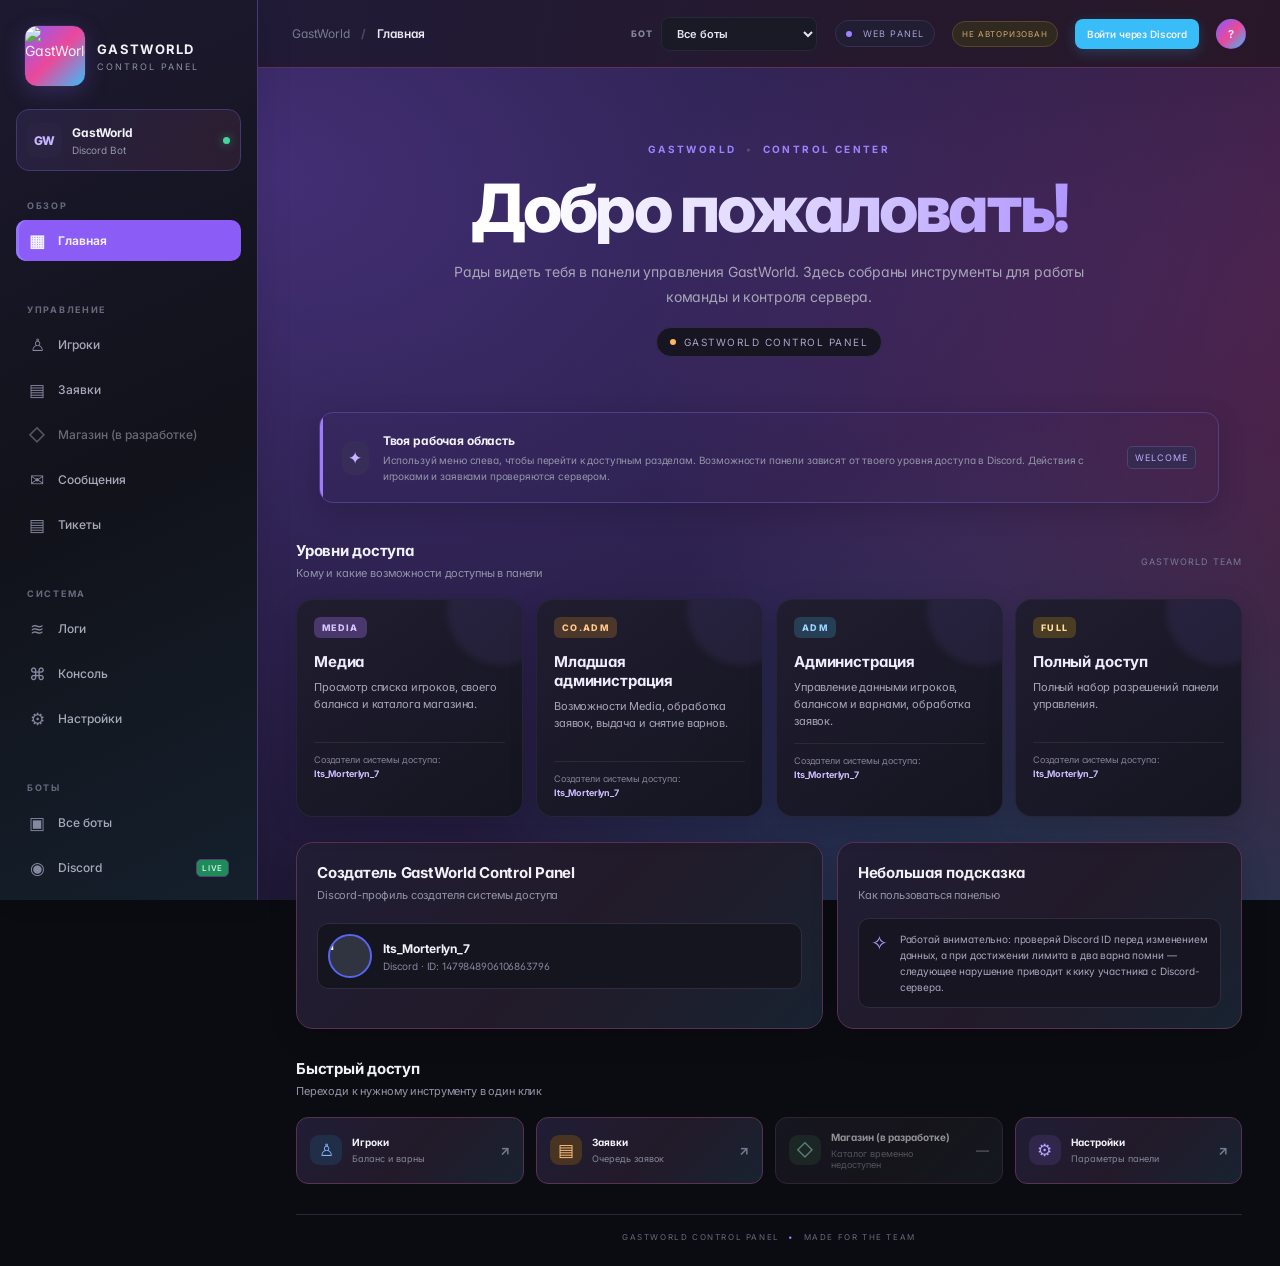
==== commit 4301dbb8: "Label shop navigation as in development" ====
--- a/dashboard/index.html
+++ b/dashboard/index.html
@@ -6,7 +6,7 @@
   <meta name="theme-color" content="#0d0e14">
   <title>GastWorld Control Panel</title>
   <link rel="icon" type="image/svg+xml" href="/gastworld-logo.svg?v=20261122-gastworld-logo1">
-  <link rel="stylesheet" href="style.css?v=20261126-discordbots2">
+  <link rel="stylesheet" href="style.css?v=20261126-channel-editor1">
 </head>
 <body>
   <div class="app-shell">
@@ -31,7 +31,7 @@
         <nav class="nav-list">
           <button class="nav-item" data-page="players"><span class="nav-icon">♙</span>Игроки</button>
           <button class="nav-item" data-page="requests"><span class="nav-icon">▤</span>Заявки</button>
-          <button class="nav-item" data-page="shop"><span class="nav-icon">◇</span>Магазин</button>
+          <button class="nav-item" data-page="shop" disabled aria-disabled="true" title="Магазин временно находится в разработке."><span class="nav-icon">◇</span>Магазин (в разработке)</button>
           <button class="nav-item" data-page="messages"><span class="nav-icon">✉</span>Сообщения</button>
           <button class="nav-item" data-page="tickets"><span class="nav-icon">▤</span>Тикеты</button>
           <button class="nav-item" data-page="access" hidden><span class="nav-icon">♧</span>Доступ</button>
@@ -106,7 +106,7 @@
         <div class="quick-grid">
           <button class="quick-card" data-go="players"><span class="quick-icon blue">♙</span><span><strong>Игроки</strong><small>Баланс и варны</small></span><b>↗</b></button>
           <button class="quick-card" data-go="requests"><span class="quick-icon orange">▤</span><span><strong>Заявки</strong><small>Очередь заявок</small></span><b>↗</b></button>
-          <button class="quick-card" data-go="shop"><span class="quick-icon green">◇</span><span><strong>Магазин</strong><small>Каталог товаров</small></span><b>↗</b></button>
+          <button class="quick-card" data-go="shop" disabled aria-disabled="true" title="Магазин временно находится в разработке."><span class="quick-icon green">◇</span><span><strong>Магазин (в разработке)</strong><small>Каталог временно недоступен</small></span><b>—</b></button>
           <button class="quick-card" data-go="settings"><span class="quick-icon purple">⚙</span><span><strong>Настройки</strong><small>Параметры панели</small></span><b>↗</b></button>
         </div>
         <footer>GASTWORLD CONTROL PANEL <span>•</span> MADE FOR THE TEAM</footer>
@@ -115,7 +115,7 @@
     </main>
   </div>
   <div class="mobile-overlay" id="overlay"></div>
-  <script src="/ticketbot.js?v=20261126-discordbots2"></script>
-  <script src="/app.js?v=20261126-discordbots2"></script>
+  <script src="/ticketbot.js?v=20261127-ticketclose3"></script>
+  <script src="/app.js?v=20261127-readonly-full-admin1"></script>
 </body>
 </html>
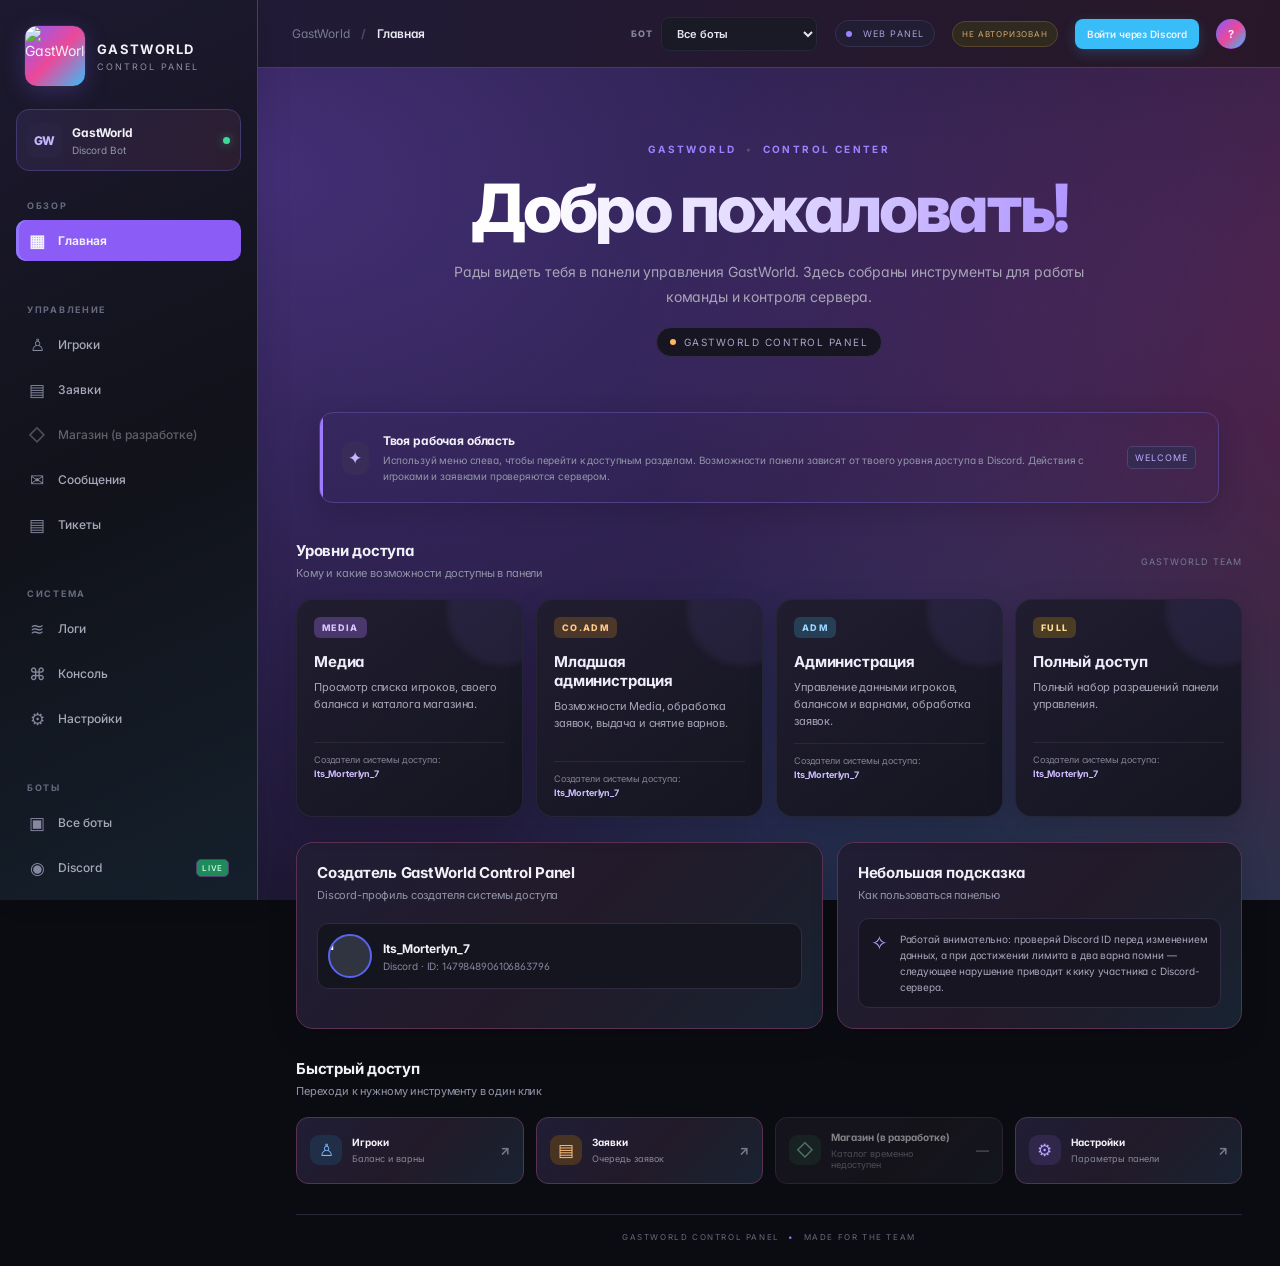
==== commit 6fcfe092: "Refresh dashboard assets for shop development state" ====
--- a/dashboard/index.html
+++ b/dashboard/index.html
@@ -6,7 +6,7 @@
   <meta name="theme-color" content="#0d0e14">
   <title>GastWorld Control Panel</title>
   <link rel="icon" type="image/svg+xml" href="/gastworld-logo.svg?v=20261122-gastworld-logo1">
-  <link rel="stylesheet" href="style.css?v=20261126-channel-editor1">
+  <link rel="stylesheet" href="style.css?v=20261127-shop-development1">
 </head>
 <body>
   <div class="app-shell">
@@ -116,6 +116,6 @@
   </div>
   <div class="mobile-overlay" id="overlay"></div>
   <script src="/ticketbot.js?v=20261127-ticketclose3"></script>
-  <script src="/app.js?v=20261127-readonly-full-admin1"></script>
+  <script src="/app.js?v=20261127-shop-development1"></script>
 </body>
 </html>
--- a/dashboard/style.css
+++ b/dashboard/style.css
@@ -1,6 +1,6 @@
 @import url('https://fonts.googleapis.com/css2?family=Inter:wght@400;500;600;700;800&display=swap');
 :root{color-scheme:dark;--bg:#0d0e14;--side:#11121a;--panel:#151722;--panel2:#191b28;--line:#262838;--text:#f1f1f7;--muted:#9295a8;--purple:#9475ff;--purple2:#6d51d8;--green:#43d69a;--orange:#ffb45f;--blue:#6ca9ff}
-*{box-sizing:border-box}body{margin:0;background:var(--bg);color:var(--text);font-family:Inter,system-ui,sans-serif;font-size:14px}.app-shell{min-height:100vh}.sidebar{width:258px;position:fixed;inset:0 auto 0 0;background:var(--side);border-right:1px solid var(--line);padding:25px 16px 16px;display:flex;flex-direction:column;z-index:20}.brand{display:flex;align-items:center;gap:11px;color:inherit;text-decoration:none;padding:0 8px 25px}.brand-mark{width:62px;height:62px;flex:0 0 62px;border-radius:13px;overflow:hidden;background:#050509;display:block;box-shadow:0 6px 22px #7655db44;border:1px solid #302744}.brand-mark img{display:block;width:100%;height:100%;object-fit:contain}.brand strong{display:block;font-size:13px;letter-spacing:1.3px}.brand small{display:block;font-size:9px;letter-spacing:2px;color:#8d8fa3;margin-top:4px}.server-card{height:62px;border:1px solid var(--line);background:#171925;border-radius:12px;display:flex;align-items:center;padding:10px;gap:10px;margin-bottom:25px}.server-avatar{width:35px;height:35px;border-radius:10px;background:#2a2442;color:#c6b6ff;display:grid;place-items:center;font-weight:800;font-size:12px}.server-info{display:flex;flex:1;flex-direction:column;gap:4px}.server-info strong{font-size:12px}.server-info span,.user-card small{font-size:10px;color:var(--muted)}.server-dot,.live-dot,.pulse{width:7px;height:7px;border-radius:50%;background:var(--green);box-shadow:0 0 10px #43d69a88}.nav-label{font-size:9px;font-weight:700;letter-spacing:1.5px;color:#666a7e;padding:0 11px 9px;margin-top:4px}.nav-list{display:grid;gap:4px;margin-bottom:22px}.nav-item{height:40px;border:0;background:transparent;color:#a7a9ba;border-radius:9px;text-align:left;padding:0 12px;display:flex;align-items:center;gap:12px;font:500 12px Inter;cursor:pointer;transition:.18s}.nav-item:hover{background:#1b1d2a;color:#fff}.nav-item.active{background:linear-gradient(90deg,#352b59,#252039);color:#c7baff;box-shadow:inset 2px 0 #a68aff}.nav-icon{font-size:17px;width:18px;text-align:center;color:#85889e}.nav-item.active .nav-icon{color:#b7a4ff}.sidebar-bottom{margin-top:auto}.connection-line{border-top:1px solid var(--line);padding:15px 7px;display:flex;align-items:center;gap:9px;color:#888b9e;font-size:10px}.pulse{width:6px;height:6px;background:var(--orange);box-shadow:0 0 9px #ffb45f88}.user-card{border:1px solid var(--line);border-radius:11px;padding:10px;display:flex;align-items:center;gap:9px}.user-avatar,.top-avatar{width:31px;height:31px;border-radius:50%;background:linear-gradient(135deg,#7156c9,#30324c);display:grid;place-items:center;font-weight:700;color:white}.user-card>div:nth-child(2){display:grid;gap:4px;flex:1}.user-card strong{font-size:10px}.more{color:#85889e;font-size:19px}.main-area{margin-left:258px;min-height:100vh}.topbar{height:68px;border-bottom:1px solid var(--line);display:flex;align-items:center;justify-content:space-between;padding:0 34px;background:#10111a;position:sticky;top:0;z-index:10}.breadcrumbs{display:flex;align-items:center;gap:11px;color:#777b90;font-size:11px}.breadcrumbs b{color:#484b5e}.breadcrumbs strong{color:#e9e9f1;font-weight:600}.top-actions{display:flex;align-items:center;gap:17px}.environment{font-size:9px;letter-spacing:1.2px;color:#a8a0d3;border:1px solid #37304f;background:#211d32;border-radius:20px;padding:7px 10px}.environment i{display:inline-block;width:6px;height:6px;background:#9c83ff;border-radius:50%;margin-right:6px}.icon-button{border:0;background:transparent;color:#9b9db0;font-size:18px;cursor:pointer}.top-avatar{width:30px;height:30px;font-size:11px}.menu-button{display:none}.page-content{max-width:1500px;margin:auto;padding:36px 38px 24px}.page-heading{display:flex;justify-content:space-between;align-items:flex-end;margin-bottom:25px}.eyebrow{font-size:9px;letter-spacing:1.8px;color:#9b83ff;font-weight:700;margin-bottom:11px}.eyebrow span{color:#57516e;padding:0 5px}h1{font-size:27px;letter-spacing:-.8px;margin:0 0 8px;font-weight:700}p{margin:0;color:var(--muted);line-height:1.6}.page-heading p{font-size:12px}.heading-date{font-size:10px;color:#a0a2b2;display:flex;align-items:center;gap:8px;padding-bottom:4px}.live-dot{width:6px;height:6px;background:var(--orange);box-shadow:none}.notice{border:1px solid #40365f;background:linear-gradient(100deg,#211c34,#191827);border-radius:12px;padding:16px 18px;display:flex;align-items:center;gap:14px;margin-bottom:30px;position:relative;overflow:hidden}.notice:before{content:"";position:absolute;left:0;top:0;bottom:0;width:3px;background:#9d7cff}.notice-icon{width:34px;height:34px;border-radius:10px;background:#382d59;color:#c6b5ff;display:grid;place-items:center;font-size:17px}.notice strong{font-size:12px}.notice p{font-size:10px;margin-top:4px}.notice-tag{margin-left:auto;color:#bbaaff;background:#352b51;border:1px solid #514171;border-radius:5px;padding:5px 7px;font-size:9px;letter-spacing:1px}.section-title{display:flex;align-items:center;justify-content:space-between;margin-bottom:14px}.section-title h2,.panel-heading h2{font-size:14px;margin:0 0 5px}.section-title p,.panel-heading p{font-size:10px}.muted-label{font-size:9px;color:#777b90;letter-spacing:1px}.stats-grid{display:grid;grid-template-columns:repeat(4,minmax(0,1fr));gap:14px;margin-bottom:25px}.stat-card,.panel,.quick-card{border:1px solid var(--line);background:var(--panel);border-radius:12px}.stat-card{padding:17px 17px 14px;min-height:126px}.stat-top{display:flex;justify-content:space-between;align-items:center;color:#a3a5b6;font-size:10px}.stat-icon,.quick-icon{width:30px;height:30px;border-radius:9px;display:grid;place-items:center;font-size:17px}.purple{background:#30274b;color:#b8a2ff}.blue{background:#202e47;color:#82b5ff}.orange{background:#493321;color:#ffc17e}.green{background:#1e3c34;color:#68e2b2}.stat-value{font-size:27px;font-weight:700;letter-spacing:-1px;margin:9px 0 7px}.stat-foot{display:flex;justify-content:space-between;color:#777b8f;font-size:9px}.status-wait{color:#d3a76f}.content-grid{display:grid;grid-template-columns:1.3fr 1fr;gap:14px}.panel{padding:18px}.panel-heading{display:flex;align-items:flex-start;justify-content:space-between}.text-button{border:0;background:transparent;color:#aa95ff;font:500 10px Inter;cursor:pointer}.empty-state{min-height:190px;display:flex;align-items:center;justify-content:center;flex-direction:column;text-align:center;padding:20px}.empty-icon{width:43px;height:43px;border:1px solid #34364a;background:#1c1e2b;border-radius:13px;display:grid;place-items:center;color:#a994ff;font-size:23px;margin-bottom:12px}.empty-state strong{font-size:11px;margin-bottom:6px}.empty-state p{max-width:260px;font-size:10px}.system-row{display:flex;align-items:center;gap:10px;padding:13px 0;border-bottom:1px solid #252737}.system-row:last-child{border-bottom:0}.system-symbol{width:29px;height:29px;display:grid;place-items:center;background:#222436;color:#aaa0d9;border-radius:8px;font-size:15px}.system-row>div{display:grid;gap:4px;flex:1}.system-row strong{font-size:10px}.system-row small{font-size:9px;color:#85889c}.pill{font-size:8px;padding:5px 7px;border-radius:20px}.pill.pending{background:#302a25;color:#d6b17d}.quick-title{margin-top:27px}.quick-grid{display:grid;grid-template-columns:repeat(4,minmax(0,1fr));gap:12px}.quick-card{display:flex;align-items:center;gap:10px;padding:13px;text-align:left;color:inherit;cursor:pointer;transition:.18s}.quick-card:hover{border-color:#65528f;transform:translateY(-2px)}.quick-icon{flex:0 0 32px}.quick-card span:nth-child(2){display:grid;gap:5px;flex:1}.quick-card strong{font-size:10px}.quick-card small{font-size:9px;color:#85889b}.quick-card>b{color:#777b90;font-size:13px}footer{border-top:1px solid var(--line);margin-top:30px;padding-top:17px;color:#65697d;font-size:8px;letter-spacing:1.3px}footer span{color:#9b83ff;padding:0 5px}.mobile-overlay{display:none}
+*{box-sizing:border-box}body{margin:0;background:var(--bg);color:var(--text);font-family:Inter,system-ui,sans-serif;font-size:14px}.app-shell{min-height:100vh}.sidebar{width:258px;position:fixed;inset:0 auto 0 0;background:var(--side);border-right:1px solid var(--line);padding:25px 16px 16px;display:flex;flex-direction:column;z-index:20}.brand{display:flex;align-items:center;gap:11px;color:inherit;text-decoration:none;padding:0 8px 25px}.brand-mark{width:62px;height:62px;flex:0 0 62px;border-radius:13px;overflow:hidden;background:#050509;display:block;box-shadow:0 6px 22px #7655db44;border:1px solid #302744}.brand-mark img{display:block;width:100%;height:100%;object-fit:contain}.brand strong{display:block;font-size:13px;letter-spacing:1.3px}.brand small{display:block;font-size:9px;letter-spacing:2px;color:#8d8fa3;margin-top:4px}.server-card{height:62px;border:1px solid var(--line);background:#171925;border-radius:12px;display:flex;align-items:center;padding:10px;gap:10px;margin-bottom:25px}.server-avatar{width:35px;height:35px;border-radius:10px;background:#2a2442;color:#c6b6ff;display:grid;place-items:center;font-weight:800;font-size:12px}.server-info{display:flex;flex:1;flex-direction:column;gap:4px}.server-info strong{font-size:12px}.server-info span,.user-card small{font-size:10px;color:var(--muted)}.server-dot,.live-dot,.pulse{width:7px;height:7px;border-radius:50%;background:var(--green);box-shadow:0 0 10px #43d69a88}.nav-label{font-size:9px;font-weight:700;letter-spacing:1.5px;color:#666a7e;padding:0 11px 9px;margin-top:4px}.nav-list{display:grid;gap:4px;margin-bottom:22px}.nav-item{height:40px;border:0;background:transparent;color:#a7a9ba;border-radius:9px;text-align:left;padding:0 12px;display:flex;align-items:center;gap:12px;font:500 12px Inter;cursor:pointer;transition:.18s}.nav-item:hover{background:#1b1d2a;color:#fff}.nav-item.active{background:linear-gradient(90deg,#352b59,#252039);color:#c7baff;box-shadow:inset 2px 0 #a68aff}.nav-icon{font-size:17px;width:18px;text-align:center;color:#85889e}.nav-item.active .nav-icon{color:#b7a4ff}.sidebar-bottom{margin-top:auto}.connection-line{border-top:1px solid var(--line);padding:15px 7px;display:flex;align-items:center;gap:9px;color:#888b9e;font-size:10px}.pulse{width:6px;height:6px;background:var(--orange);box-shadow:0 0 9px #ffb45f88}.user-card{border:1px solid var(--line);border-radius:11px;padding:10px;display:flex;align-items:center;gap:9px}.user-avatar,.top-avatar{width:31px;height:31px;border-radius:50%;background:linear-gradient(135deg,#7156c9,#30324c);display:grid;place-items:center;font-weight:700;color:white}.user-card>div:nth-child(2){display:grid;gap:4px;flex:1}.user-card strong{font-size:10px}.more{color:#85889e;font-size:19px}.main-area{margin-left:258px;min-height:100vh}.topbar{height:68px;border-bottom:1px solid var(--line);display:flex;align-items:center;justify-content:space-between;padding:0 34px;background:#10111a;position:sticky;top:0;z-index:10}.breadcrumbs{display:flex;align-items:center;gap:11px;color:#777b90;font-size:11px}.breadcrumbs b{color:#484b5e}.breadcrumbs strong{color:#e9e9f1;font-weight:600}.top-actions{display:flex;align-items:center;gap:17px}.environment{font-size:9px;letter-spacing:1.2px;color:#a8a0d3;border:1px solid #37304f;background:#211d32;border-radius:20px;padding:7px 10px}.environment i{display:inline-block;width:6px;height:6px;background:#9c83ff;border-radius:50%;margin-right:6px}.icon-button{border:0;background:transparent;color:#9b9db0;font-size:18px;cursor:pointer}.top-avatar{width:30px;height:30px;font-size:11px}.menu-button{display:none}.page-content{max-width:1500px;margin:auto;padding:36px 38px 24px}.page-heading{display:flex;justify-content:space-between;align-items:flex-end;margin-bottom:25px}.eyebrow{font-size:9px;letter-spacing:1.8px;color:#9b83ff;font-weight:700;margin-bottom:11px}.eyebrow span{color:#57516e;padding:0 5px}h1{font-size:27px;letter-spacing:-.8px;margin:0 0 8px;font-weight:700}p{margin:0;color:var(--muted);line-height:1.6}.page-heading p{font-size:12px}.heading-date{font-size:10px;color:#a0a2b2;display:flex;align-items:center;gap:8px;padding-bottom:4px}.live-dot{width:6px;height:6px;background:var(--orange);box-shadow:none}.notice{border:1px solid #40365f;background:linear-gradient(100deg,#211c34,#191827);border-radius:12px;padding:16px 18px;display:flex;align-items:center;gap:14px;margin-bottom:30px;position:relative;overflow:hidden}.notice:before{content:"";position:absolute;left:0;top:0;bottom:0;width:3px;background:#9d7cff}.notice-icon{width:34px;height:34px;border-radius:10px;background:#382d59;color:#c6b5ff;display:grid;place-items:center;font-size:17px}.notice strong{font-size:12px}.notice p{font-size:10px;margin-top:4px}.notice-tag{margin-left:auto;color:#bbaaff;background:#352b51;border:1px solid #514171;border-radius:5px;padding:5px 7px;font-size:9px;letter-spacing:1px}.section-title{display:flex;align-items:center;justify-content:space-between;margin-bottom:14px}.section-title h2,.panel-heading h2{font-size:14px;margin:0 0 5px}.section-title p,.panel-heading p{font-size:10px}.muted-label{font-size:9px;color:#777b90;letter-spacing:1px}.stats-grid{display:grid;grid-template-columns:repeat(4,minmax(0,1fr));gap:14px;margin-bottom:25px}.stat-card,.panel,.quick-card{border:1px solid var(--line);background:var(--panel);border-radius:12px}.stat-card{padding:17px 17px 14px;min-height:126px}.stat-top{display:flex;justify-content:space-between;align-items:center;color:#a3a5b6;font-size:10px}.stat-icon,.quick-icon{width:30px;height:30px;border-radius:9px;display:grid;place-items:center;font-size:17px}.purple{background:#30274b;color:#b8a2ff}.blue{background:#202e47;color:#82b5ff}.orange{background:#493321;color:#ffc17e}.green{background:#1e3c34;color:#68e2b2}.stat-value{font-size:27px;font-weight:700;letter-spacing:-1px;margin:9px 0 7px}.stat-foot{display:flex;justify-content:space-between;color:#777b8f;font-size:9px}.status-wait{color:#d3a76f}.content-grid{display:grid;grid-template-columns:1.3fr 1fr;gap:14px}.panel{padding:18px}.panel-heading{display:flex;align-items:flex-start;justify-content:space-between}.text-button{border:0;background:transparent;color:#aa95ff;font:500 10px Inter;cursor:pointer}.empty-state{min-height:190px;display:flex;align-items:center;justify-content:center;flex-direction:column;text-align:center;padding:20px}.empty-icon{width:43px;height:43px;border:1px solid #34364a;background:#1c1e2b;border-radius:13px;display:grid;place-items:center;color:#a994ff;font-size:23px;margin-bottom:12px}.empty-state strong{font-size:11px;margin-bottom:6px}.empty-state p{max-width:260px;font-size:10px}.system-row{display:flex;align-items:center;gap:10px;padding:13px 0;border-bottom:1px solid #252737}.system-row:last-child{border-bottom:0}.system-symbol{width:29px;height:29px;display:grid;place-items:center;background:#222436;color:#aaa0d9;border-radius:8px;font-size:15px}.system-row>div{display:grid;gap:4px;flex:1}.system-row strong{font-size:10px}.system-row small{font-size:9px;color:#85889c}.pill{font-size:8px;padding:5px 7px;border-radius:20px}.pill.pending{background:#302a25;color:#d6b17d}.quick-title{margin-top:27px}.quick-grid{display:grid;grid-template-columns:repeat(4,minmax(0,1fr));gap:12px}.quick-card{display:flex;align-items:center;gap:10px;padding:13px;text-align:left;color:inherit;cursor:pointer;transition:.18s}.quick-card:hover{border-color:#65528f;transform:translateY(-2px)}.nav-item:disabled,.quick-card:disabled{opacity:.52;cursor:not-allowed;filter:saturate(.55)}.nav-item:disabled:hover{background:transparent;color:#a7a9ba}.quick-card:disabled:hover{border-color:var(--line);transform:none}.quick-icon{flex:0 0 32px}.quick-card span:nth-child(2){display:grid;gap:5px;flex:1}.quick-card strong{font-size:10px}.quick-card small{font-size:9px;color:#85889b}.quick-card>b{color:#777b90;font-size:13px}footer{border-top:1px solid var(--line);margin-top:30px;padding-top:17px;color:#65697d;font-size:8px;letter-spacing:1.3px}footer span{color:#9b83ff;padding:0 5px}.mobile-overlay{display:none}
 @media(max-width:1100px){.stats-grid{grid-template-columns:repeat(2,minmax(0,1fr))}.quick-grid{grid-template-columns:repeat(2,minmax(0,1fr))}.page-content{padding:30px 25px}.content-grid{grid-template-columns:1fr}}
 @media(max-width:700px){.sidebar{transform:translateX(-100%);transition:transform .22s ease;width:270px}.sidebar.open{transform:translateX(0)}.mobile-overlay.show{display:block;position:fixed;inset:0;background:#0009;z-index:15}.main-area{margin-left:0}.topbar{height:58px;padding:0 16px;gap:12px}.menu-button{display:block}.breadcrumbs{margin-right:auto}.environment{display:none}.page-content{padding:25px 16px}.page-heading{display:block}.heading-date{margin-top:15px}.notice{align-items:flex-start}.notice-tag{display:none}h1{font-size:23px}.stats-grid{gap:9px}.stat-card{padding:13px;min-height:118px}.stat-value{font-size:24px}.stat-foot{font-size:8px;gap:5px}.quick-grid{gap:9px}.quick-card{padding:10px;gap:8px}.quick-card small{font-size:8px}.quick-card>b{display:none}.panel{padding:14px}.top-actions{gap:9px}}
 
